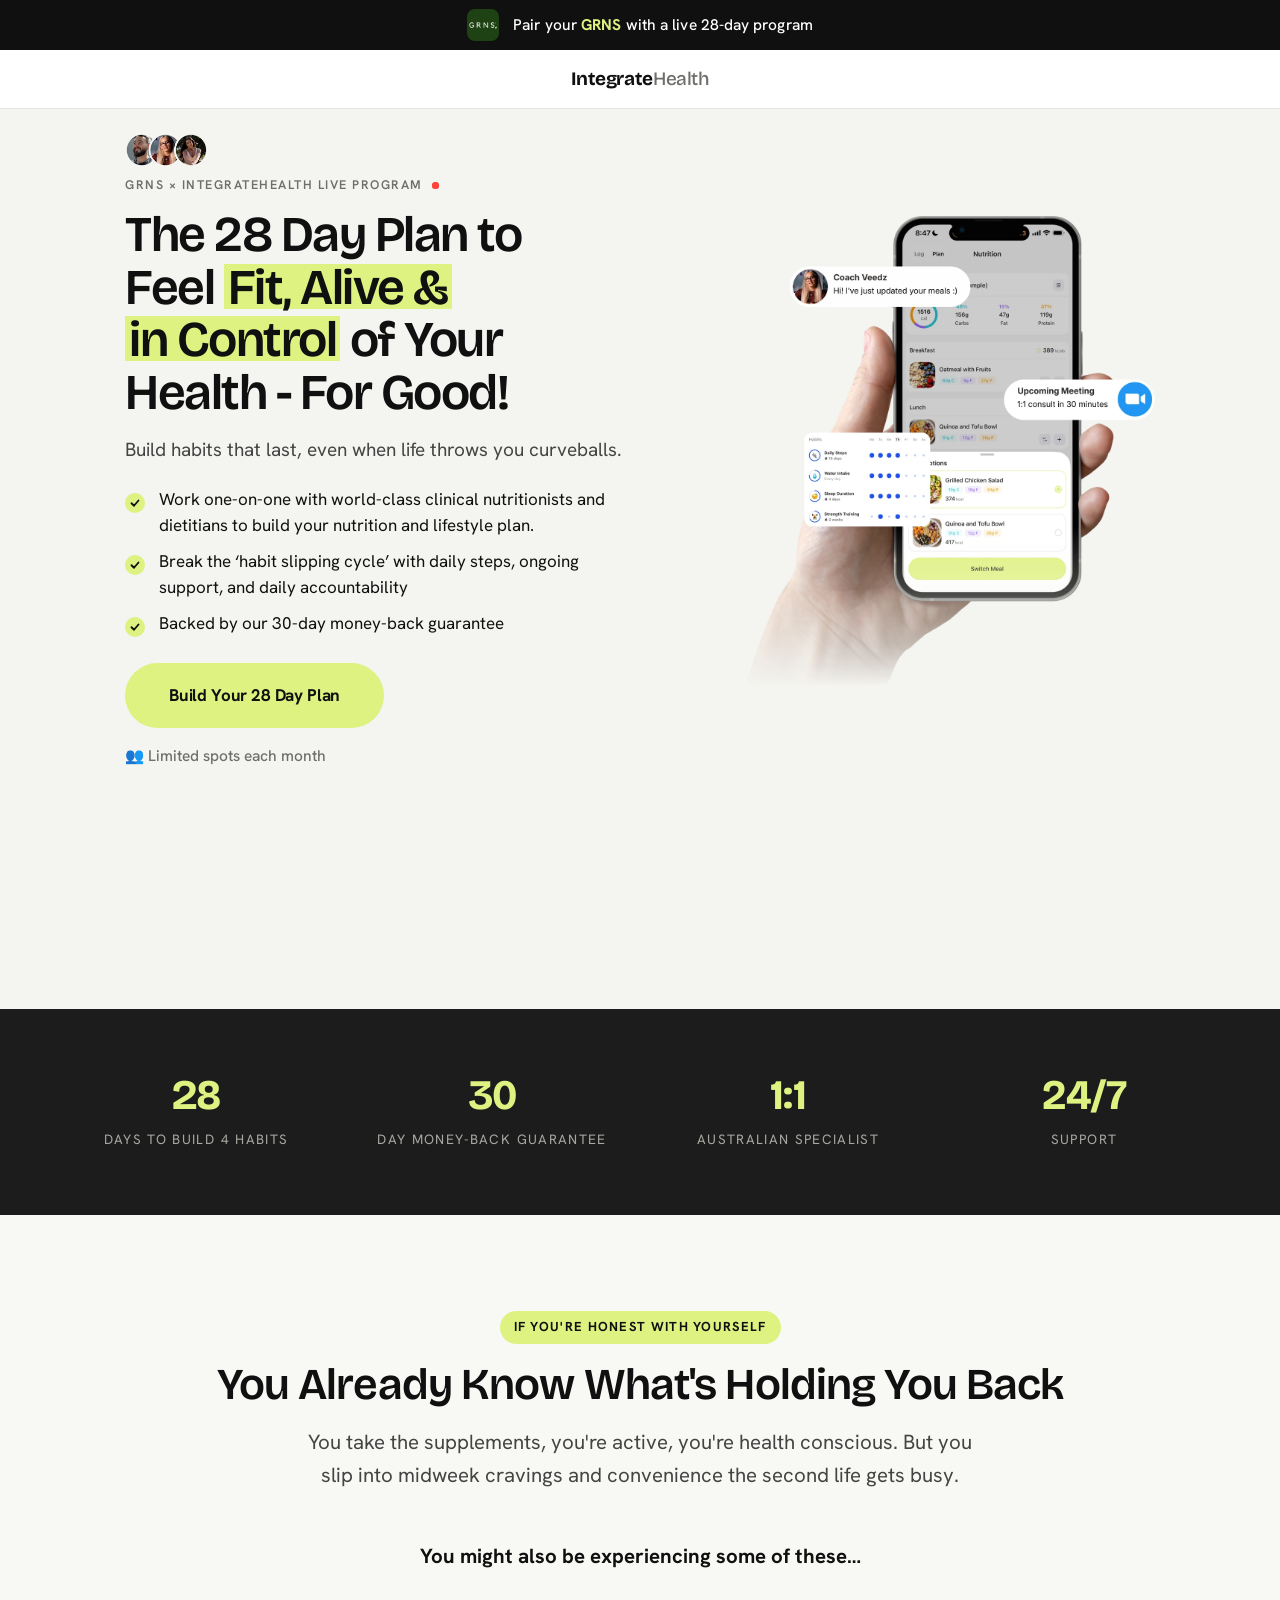
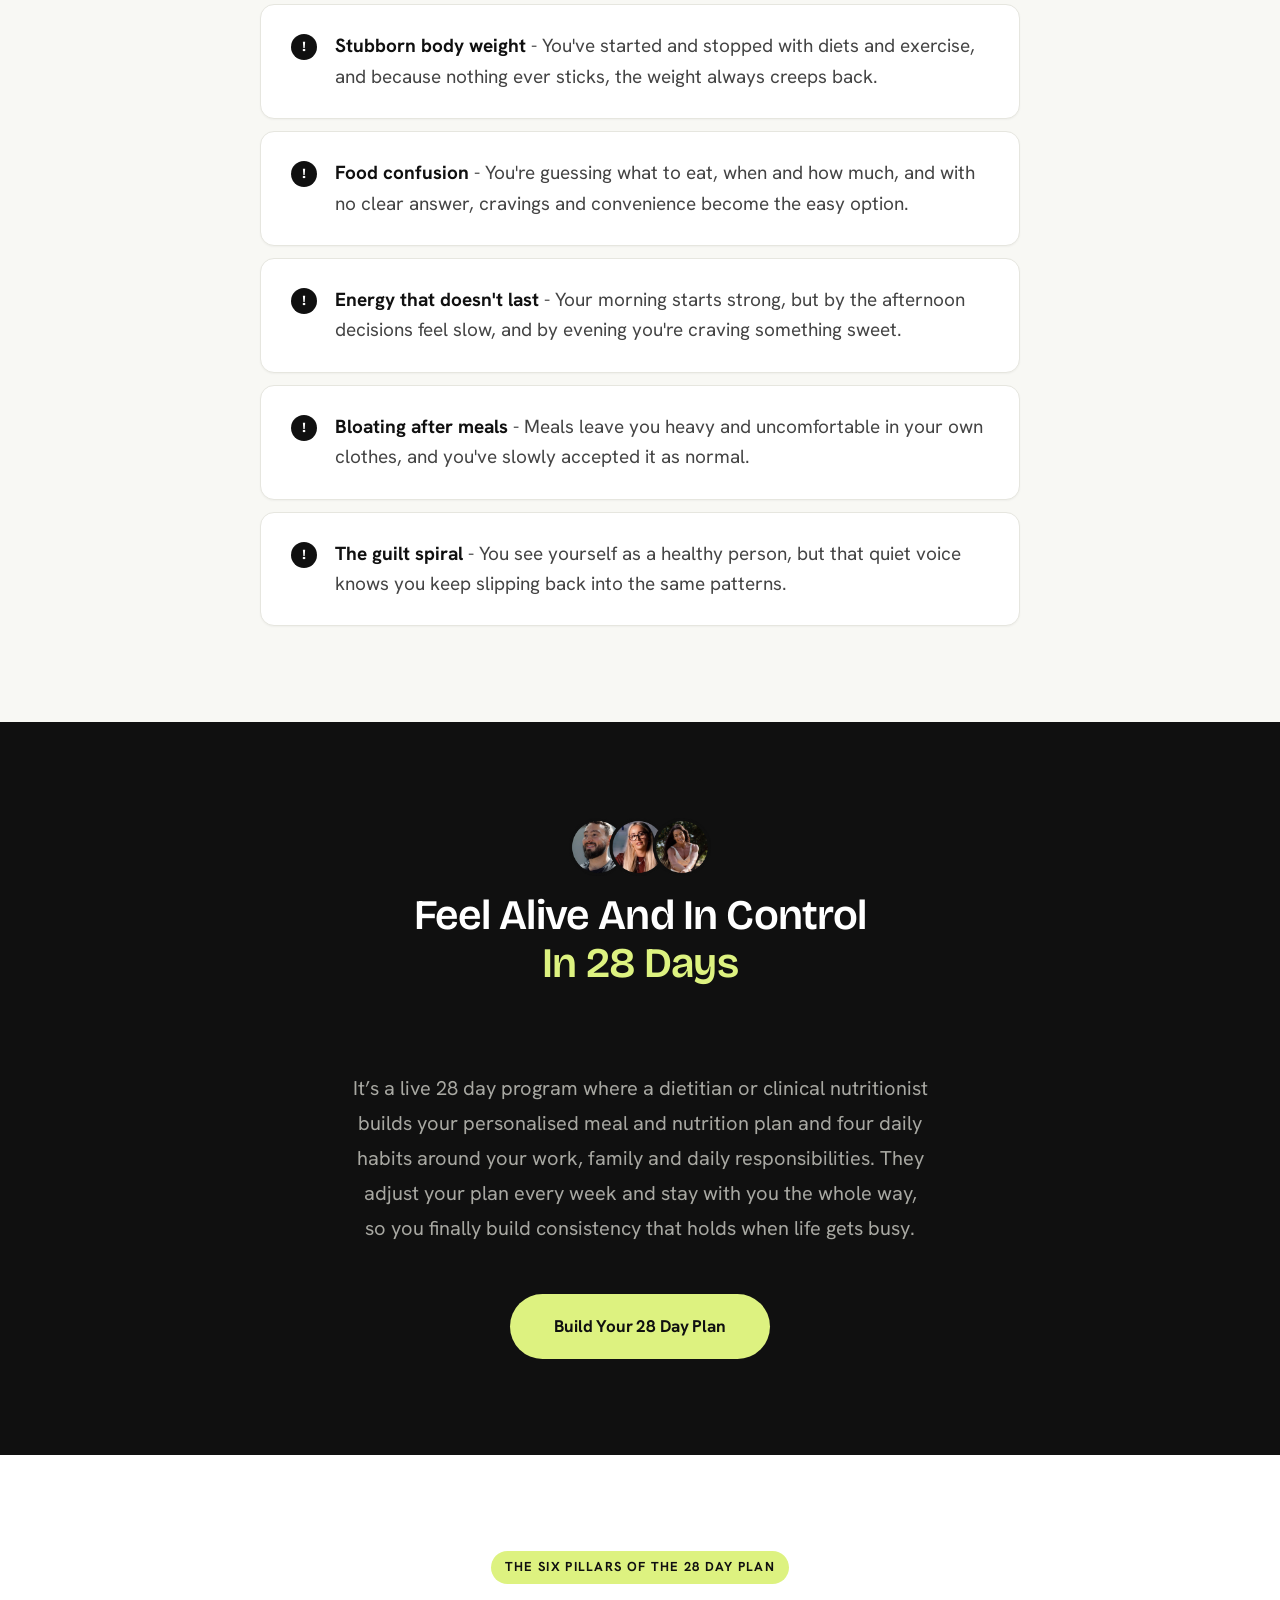
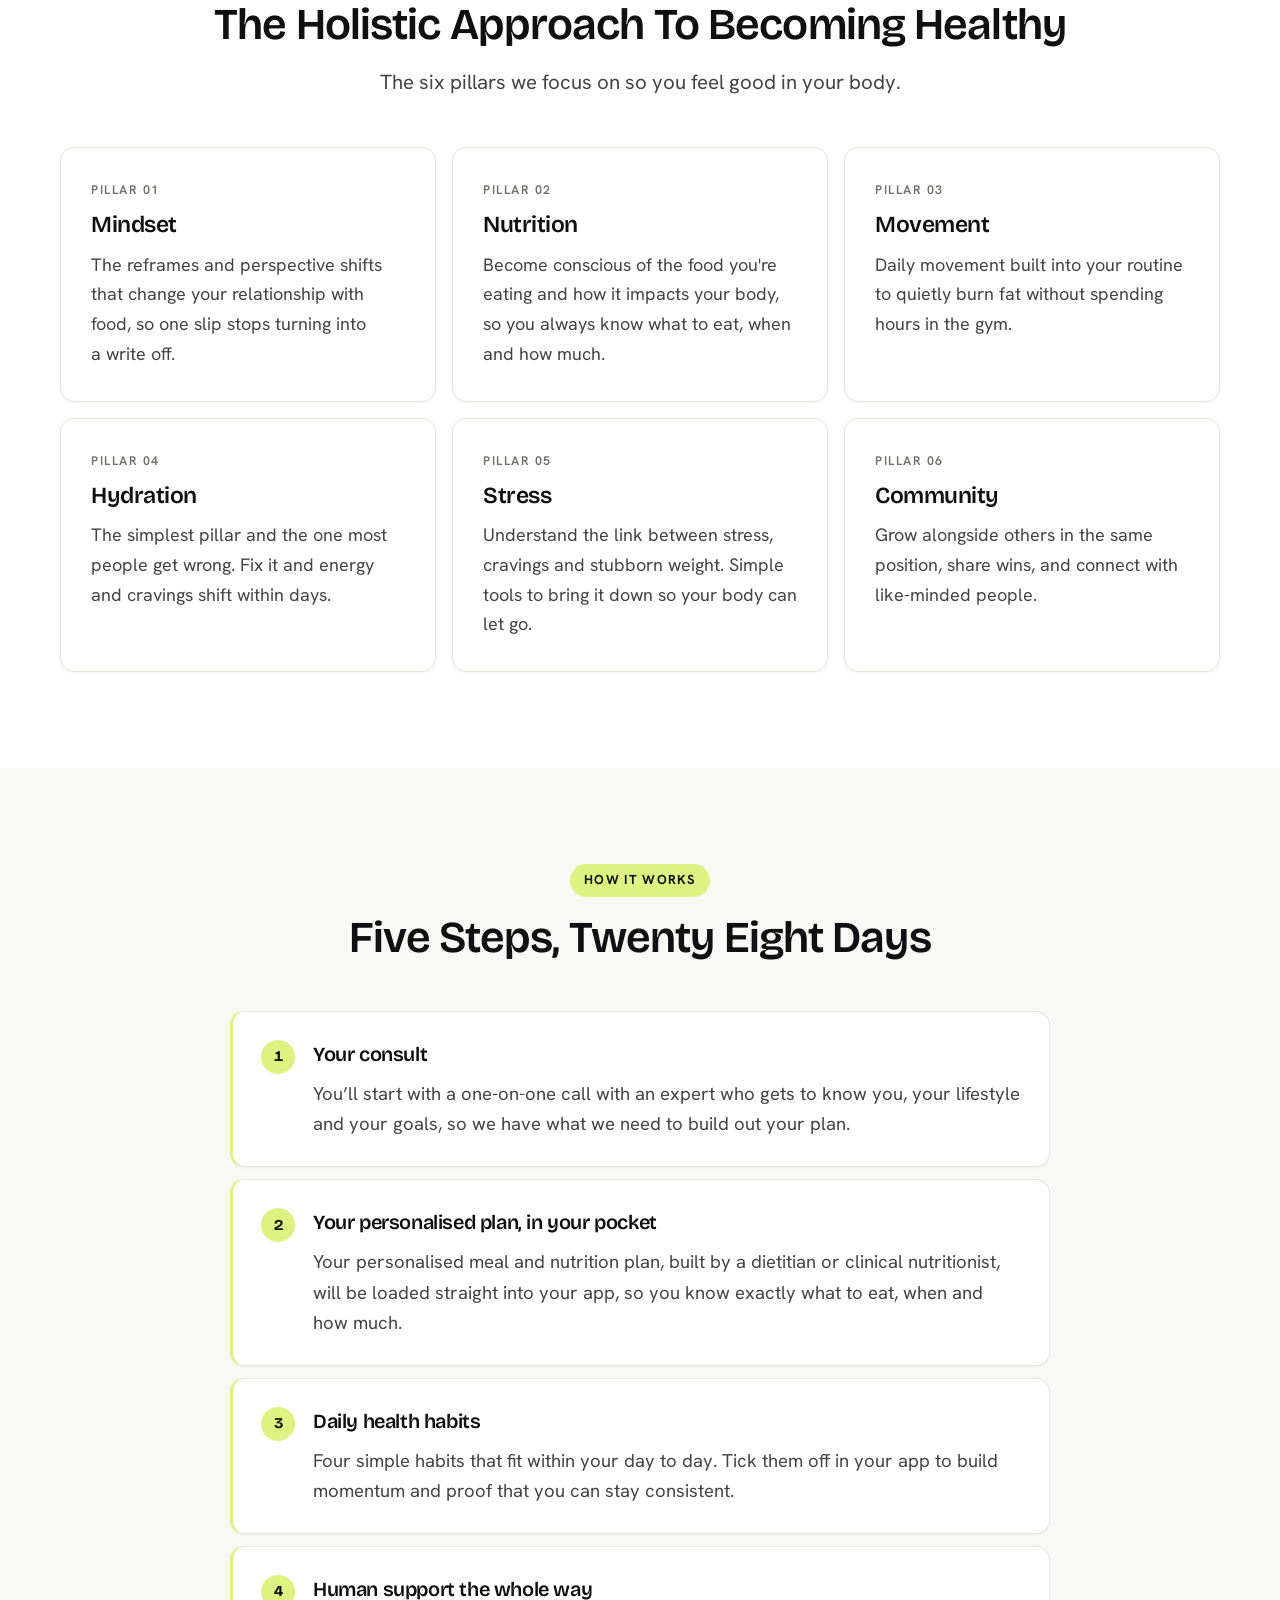
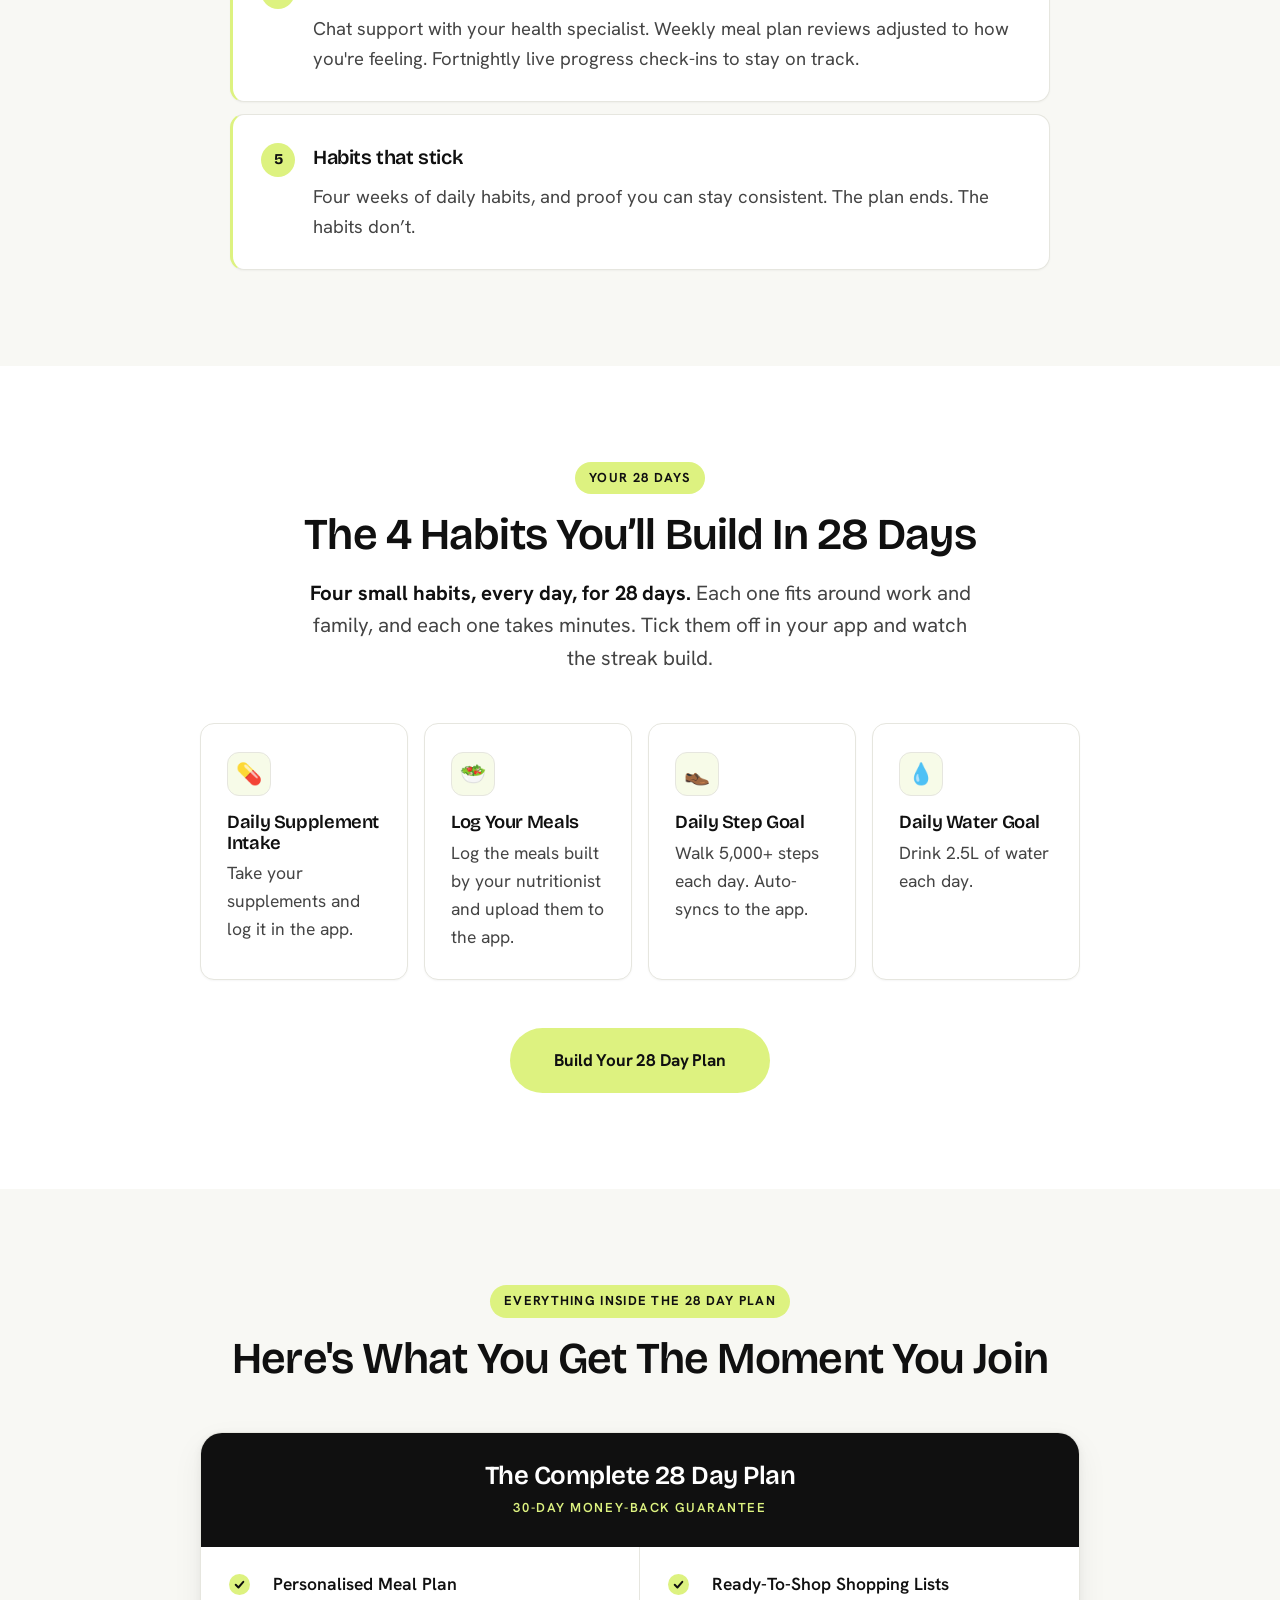
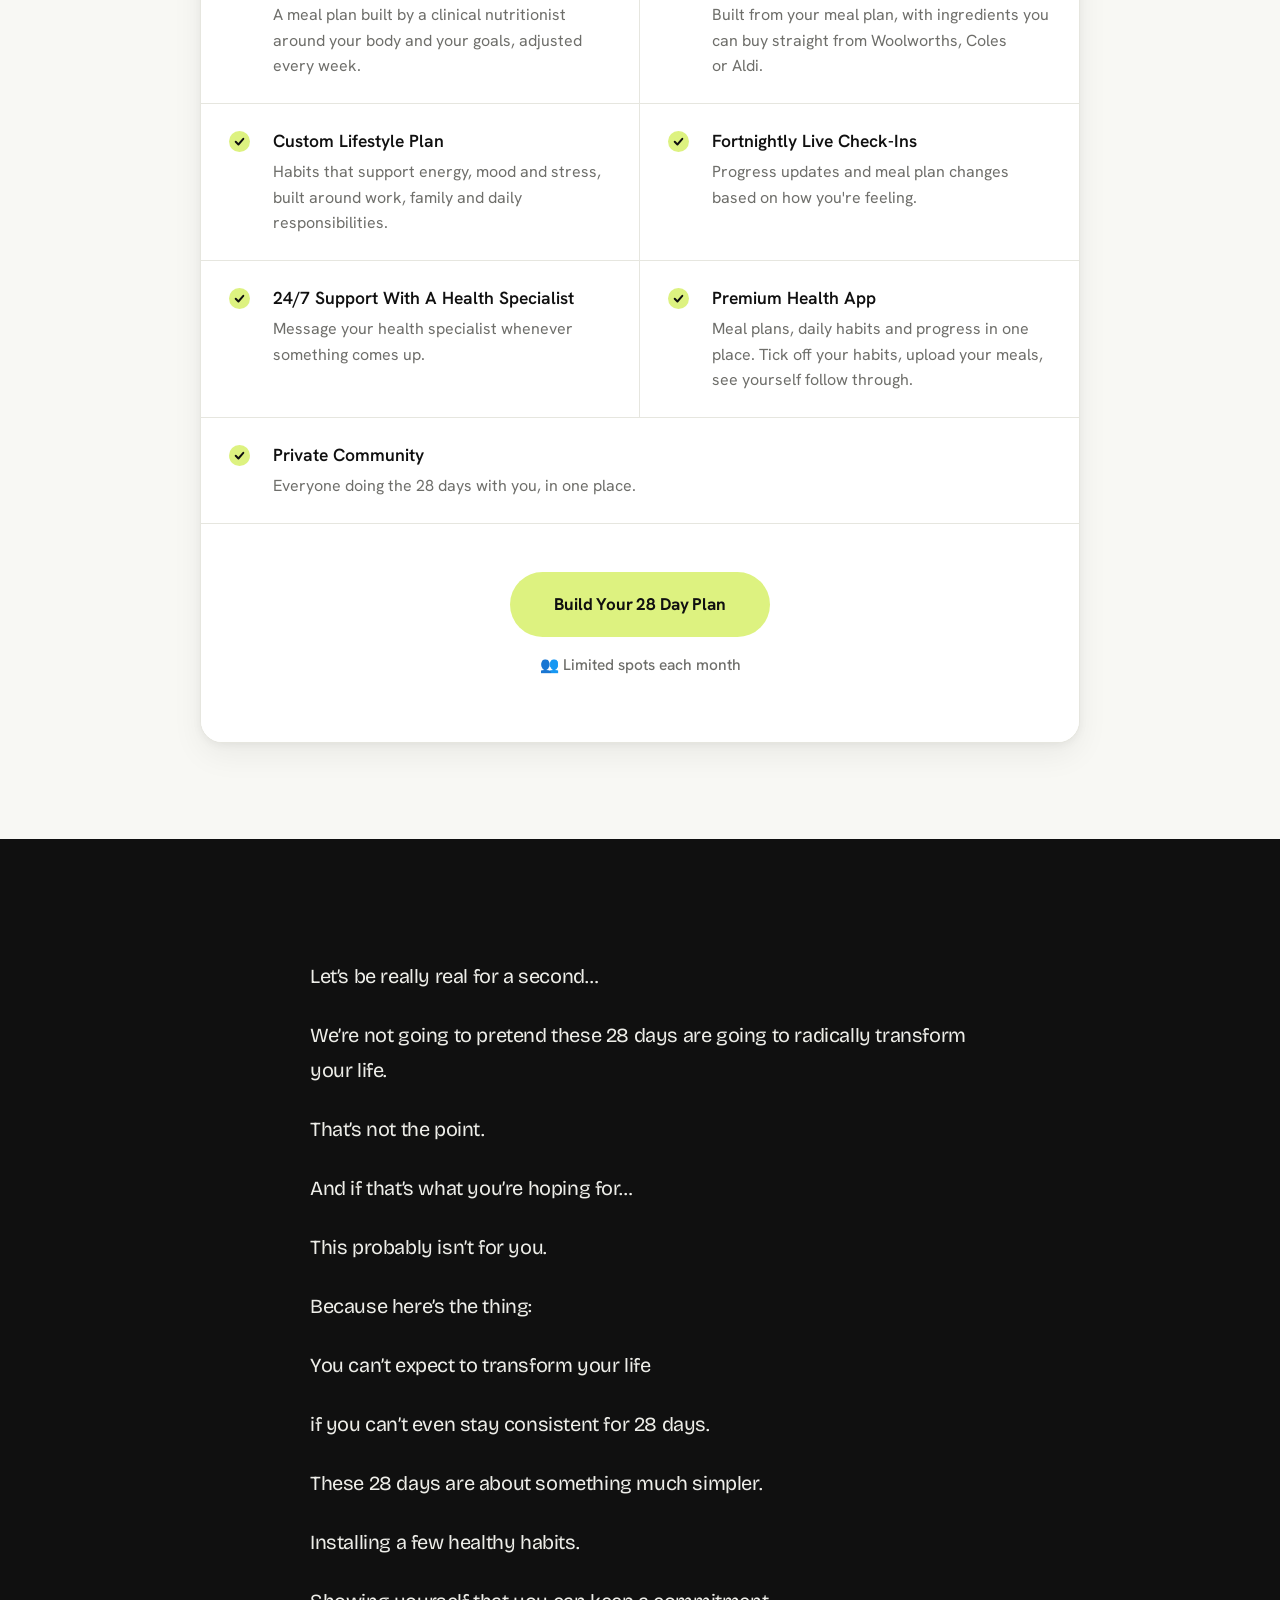
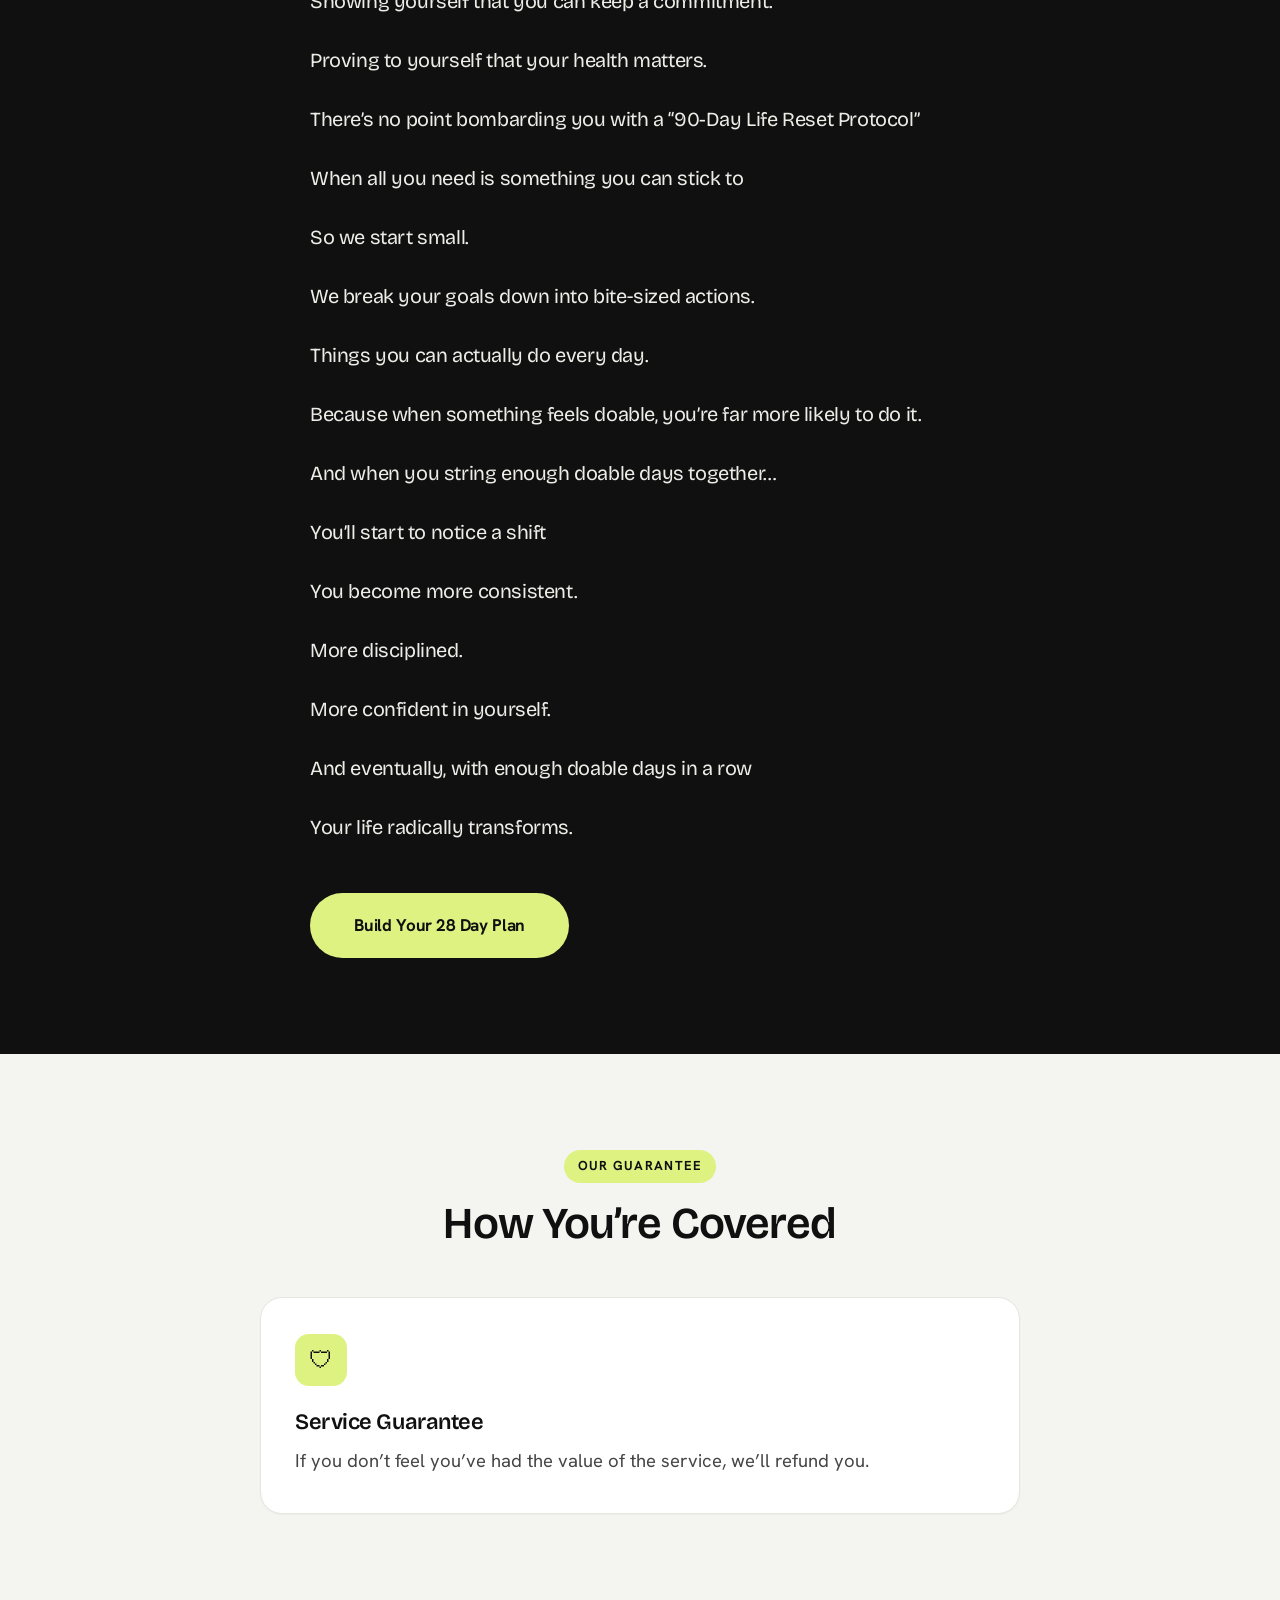
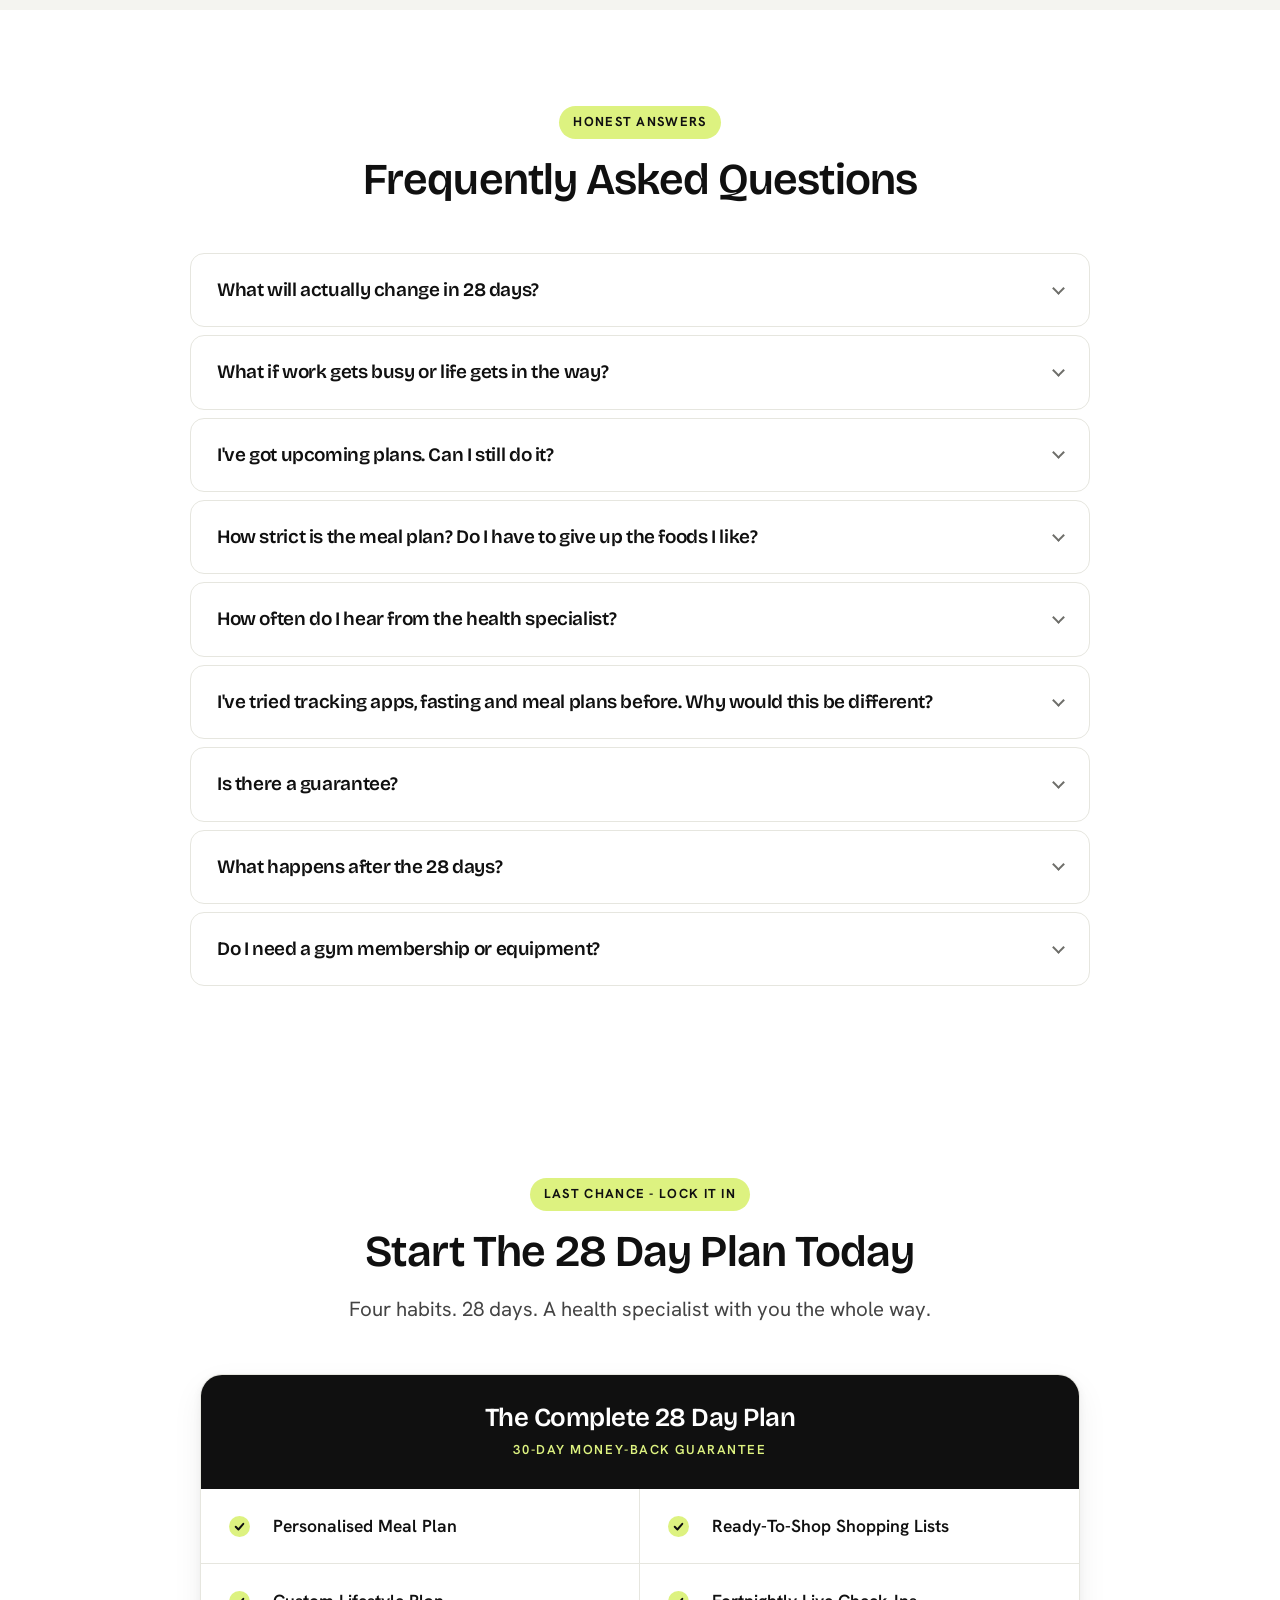
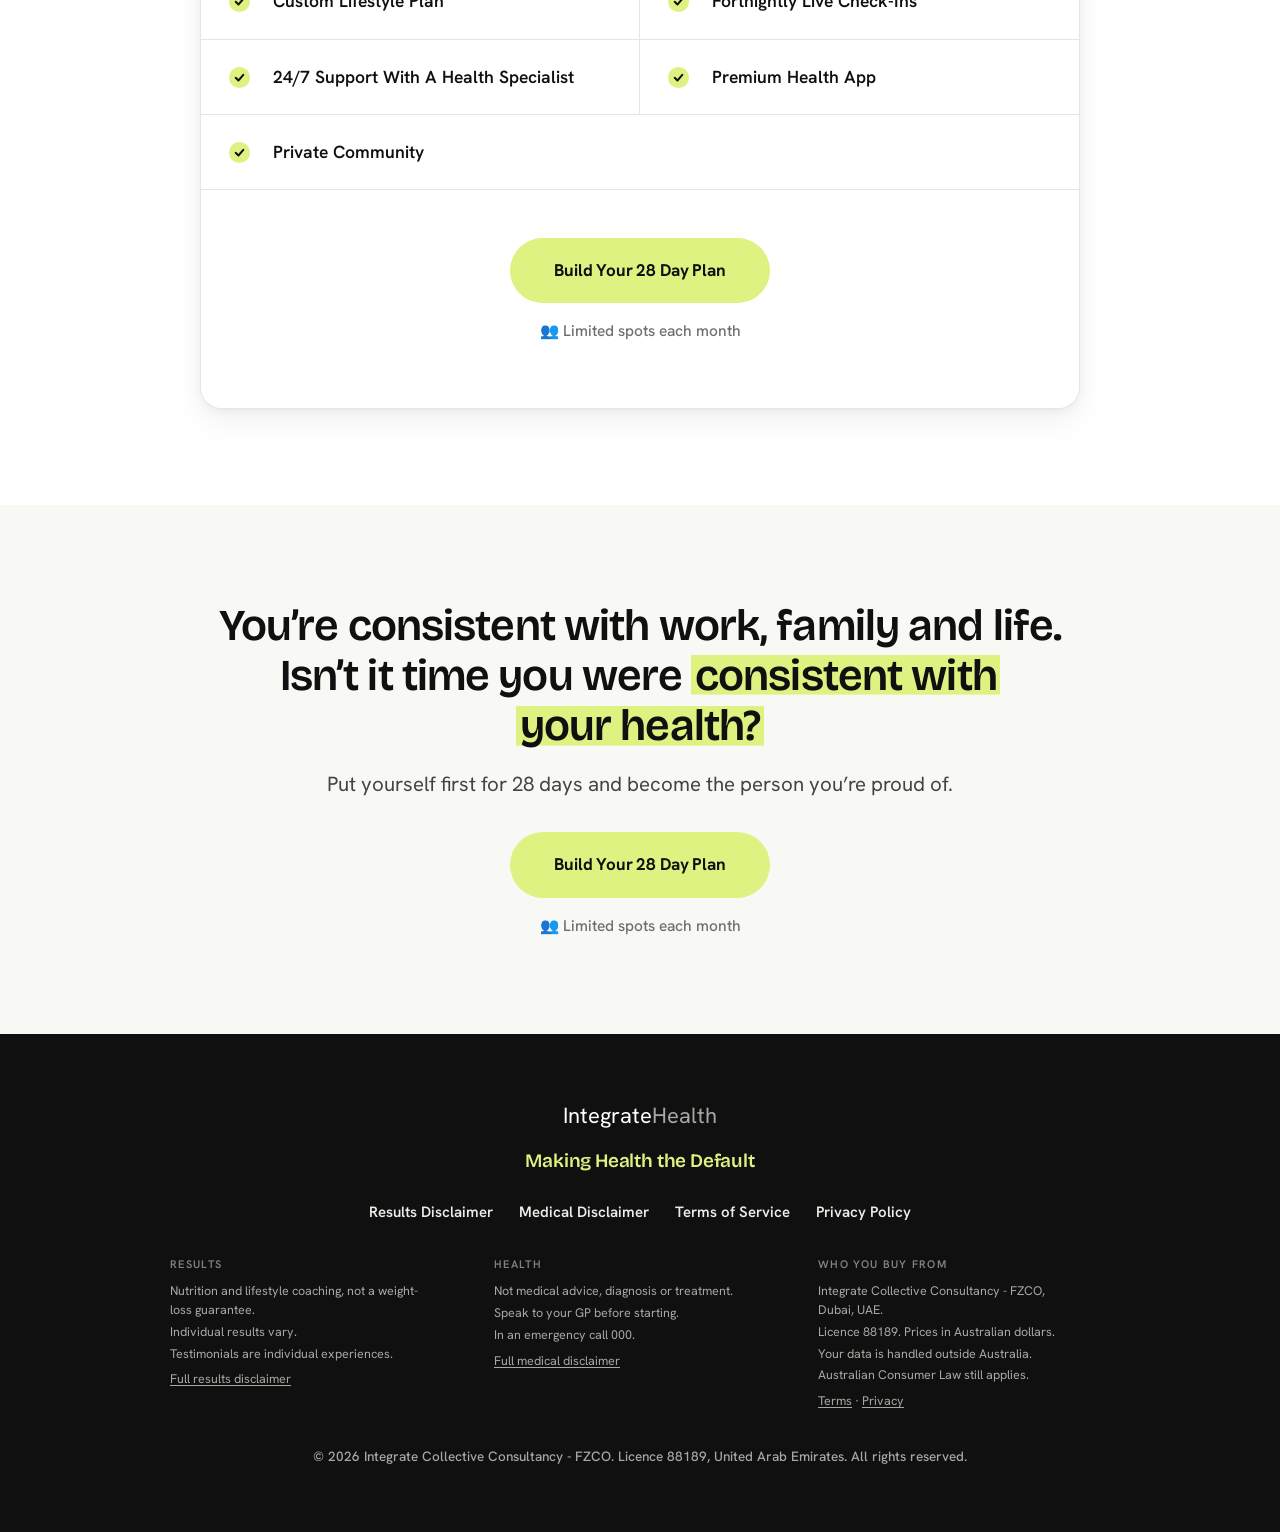
==== index.html @ c5db08b3 "GRNS 28-day plan landing page Co-Authored-By: Claude Opus 5.5 <noreply@anthropic.com>" ====
<!doctype html>
<html lang="en">
<head>
<meta charset="utf-8">
<meta name="viewport" content="width=device-width, initial-scale=1">
<title>The 28 Day Plan</title>
<link rel="preconnect" href="https://fonts.googleapis.com">
<link rel="preconnect" href="https://fonts.gstatic.com" crossorigin>
<link href="https://fonts.googleapis.com/css2?family=Bricolage+Grotesque:opsz,wght@12..96,400;12..96,500;12..96,600;12..96,700;12..96,800&family=Hanken+Grotesk:wght@400;500;600;700&display=swap" rel="stylesheet">
<style>
/* ============================================================
   BRAND TOKENS — Integrate Health system, softened for reuse

   To rebrand this page for any company, change --accent
   and --accent-2 only. Nothing else is colour-dependent.
   ============================================================ */
:root{
  /* Surfaces — warm cream-grey through true black */
  --paper:#FFFFFF;
  --cloud:#F8F8F4;
  --bone:#F4F4F0;
  --bone-2:#EAEAE3;
  --graphite:#1C1C1C;
  --ink:#101010;

  /* Ink scale */
  --ink-soft:#444444;
  --ink-faint:#6E6E6A;
  --on-dark:#EDEDE8;
  --on-dark-soft:#A8A8A2;

  /* Hairlines */
  --mist:#E6E6DF;
  --mist-dark:rgba(255,255,255,.12);

  /* ---- THE ONE ACCENT ---- */
  --accent:#DDF280;        /* Integrate lime */
  --accent-2:#CDE85C;      /* hover */
  --accent-ink:#101010;    /* text that sits on the accent */
  --accent-wash:#F7FBE8;   /* 8% tint for soft fills */
  --alert:#FF453A;         /* semantic alert only — not a brand colour */
  /* Alternates, drop-in:
     sage    #C9D8B6 / #B7C9A1 / #F4F7EF
     clay    #E8C9A8 / #DBB68D / #FBF4EC
     mist    #C4D6DB / #A9C4CB / #EFF5F6   */

  /* Type */
  --font-display:'Bricolage Grotesque',ui-sans-serif,system-ui,sans-serif;
  --font-sans:'Hanken Grotesk',ui-sans-serif,system-ui,sans-serif;

  /* Spacing scale */
  --s1:4px; --s2:8px; --s3:12px; --s4:16px; --s5:24px;
  --s6:32px; --s7:48px; --s8:64px; --s9:80px; --s10:96px;

  /* Measures */
  --w-wide:1160px; --w-mid:880px; --w-narrow:760px; --w-text:680px;

  --radius:14px;
  --radius-lg:22px;
  --pill:999px;
  --shadow-card:0 1px 2px rgba(16,16,16,.04);
  --shadow-lift:0 2px 8px rgba(16,16,16,.05),0 12px 32px rgba(16,16,16,.06);
  --gutter:24px;
}

*,*::before,*::after{box-sizing:border-box}
html{-webkit-text-size-adjust:100%;-webkit-font-smoothing:antialiased;text-rendering:optimizeLegibility}
body{margin:0;font-family:var(--font-sans);color:var(--ink);background:var(--bone);
  line-height:1.6;font-size:17px;overflow-x:hidden}
img{max-width:100%;display:block}
h1,h2,h3,h4{font-family:var(--font-display);margin:0;line-height:1.12;letter-spacing:-.02em;font-weight:600}
p{margin:0}
a{color:inherit}
::selection{background:var(--accent);color:var(--ink)}
:focus-visible{outline:2px solid var(--ink);outline-offset:3px;border-radius:4px}

/* ============================================================
   LAYOUT
   ============================================================ */
.section{padding:var(--s10) var(--gutter)}
.section--tight{padding:var(--s8) var(--gutter)}
.wrap{max-width:var(--w-wide);margin:0 auto}

.bg-paper,.bg-white{background:var(--paper)}
.bg-cloud,.bg-grey{background:var(--cloud)}
.bg-bone,.bg-tint{background:var(--bone)}
.bg-dark{background:var(--ink);color:var(--on-dark)}
.bg-black{background:var(--ink);color:var(--on-dark)}
.bg-blue{background:var(--graphite);color:var(--on-dark)}

/* Section header block */
.head{text-align:center;margin-bottom:var(--s7)}
.eyebrow{font-family:var(--font-sans);font-weight:600;font-size:12.5px;letter-spacing:.12em;
  text-transform:uppercase;color:var(--ink-faint);margin-bottom:var(--s3)}
.bg-dark .eyebrow{color:var(--accent)}
.head h2{font-size:42px;font-weight:600;line-height:1.14;max-width:900px;margin:0 auto}
.head .sub{max-width:var(--w-text);margin:var(--s4) auto 0;font-size:18px;color:var(--ink-soft)}
.bg-dark .head .sub{color:var(--on-dark-soft)}

/* Highlight device — accent band hugging the glyphs (their .mark) */
.hl{color:var(--ink);background-image:linear-gradient(var(--accent),var(--accent));
  background-repeat:no-repeat;background-position:0 .14em;background-size:100% .90em;
  padding-inline:.08em;box-decoration-break:clone;-webkit-box-decoration-break:clone}
.bg-dark .hl{color:var(--accent);background:none;padding:0}

/* ============================================================
   BUTTONS — pill, accent fill, ink text (matches integratehealth)
   ============================================================ */
.cta{display:inline-block;background:var(--accent);color:var(--accent-ink);text-decoration:none;
  font-family:var(--font-sans);font-weight:700;font-size:17px;letter-spacing:-.01em;
  padding:19px 44px;border-radius:var(--pill);
  transition:background .18s ease,transform .18s ease;text-align:center}
.cta:hover{background:var(--accent-2);transform:translateY(-1px)}
.cta--ink{background:var(--ink);color:var(--paper)}
.cta--ink:hover{background:var(--graphite)}
.trust{margin-top:var(--s4);font-size:14px;color:var(--ink-faint);font-weight:500}
.bg-dark .trust{color:var(--on-dark-soft)}
.cta-block{text-align:center}

/* ============================================================
   COMPONENTS
   ============================================================ */

/* 2. Logo bar */
.logobar{background:var(--paper);text-align:center;padding:var(--s5) var(--gutter);
  border-bottom:1px solid var(--mist)}

/* 3. HERO — split: copy left, visual right */
.hero{background:var(--bone);padding:var(--s9) var(--gutter) var(--s10)}
.hero-split{display:grid;grid-template-columns:1.15fr .85fr;gap:var(--s9);
  align-items:center;max-width:var(--w-wide);margin:0 auto}
.hero-copy{text-align:left;min-width:0}
.pill{display:inline-flex;align-items:center;gap:9px;background:var(--paper);
  border:1px solid var(--mist);color:var(--ink-soft);font-size:12.5px;font-weight:600;
  letter-spacing:.10em;text-transform:uppercase;padding:8px 16px;border-radius:var(--pill);
  margin-bottom:var(--s5)}
.pill::before{content:"";width:7px;height:7px;border-radius:50%;background:var(--accent)}
.hero h1{font-size:60px;font-weight:600;line-height:1.05;letter-spacing:-.03em;text-wrap:normal}
.hero .deck{margin-top:var(--s5);font-size:19px;font-weight:400;color:var(--ink-soft);max-width:30em}

.hero-bullets{margin:var(--s6) 0 0;padding:0;list-style:none}
.hero-bullets li{position:relative;padding-left:34px;margin-bottom:var(--s4);
  font-size:16.5px;line-height:1.55;color:var(--ink)}
.hero-bullets li:last-child{margin-bottom:0}
.hero-bullets li::before{content:"";position:absolute;left:0;top:6px;width:20px;height:20px;
  border-radius:50%;background:var(--accent);background-image:url("data:image/svg+xml,%3Csvg xmlns='http://www.w3.org/2000/svg' viewBox='0 0 24 24' fill='none' stroke='%23101010' stroke-width='3.6' stroke-linecap='round' stroke-linejoin='round'%3E%3Cpolyline points='5 12.5 10 17.5 19 7'/%3E%3C/svg%3E");background-size:62%;background-position:center;background-repeat:no-repeat}
.hero .cta{margin-top:var(--s7)}
.hero .trust{text-align:left}

/* Hero visual panel */
.hero-visual{position:relative;min-width:0}

/* 4. Stat bar */
.stats{background:var(--graphite);color:var(--on-dark);padding:var(--s8) var(--gutter)}
.stats .grid{display:grid;grid-template-columns:repeat(4,1fr);gap:var(--s5);
  max-width:var(--w-wide);margin:0 auto;text-align:center}
.stat .n{font-family:var(--font-display);font-weight:700;font-size:42px;
  color:var(--accent);line-height:1.05;letter-spacing:-.02em}
.stat .l{font-size:13px;letter-spacing:.10em;text-transform:uppercase;
  margin-top:var(--s3);color:var(--on-dark-soft)}

/* 5. Problem cards */
.stack{max-width:var(--w-narrow);margin:0 auto;display:flex;flex-direction:column;gap:var(--s3)}
.p-card{background:var(--paper);border:1px solid var(--mist);border-radius:var(--radius);
  box-shadow:var(--shadow-card);padding:24px 28px;display:flex;gap:18px;align-items:flex-start}
.p-card .ico{flex:0 0 26px;width:26px;height:26px;background:var(--ink);color:var(--paper);
  border-radius:50%;display:flex;align-items:center;justify-content:center;
  font-family:var(--font-display);font-weight:700;font-size:14px;line-height:1;margin-top:3px}
.p-card .tx{flex:1 1 0;min-width:0;font-size:16.5px;line-height:1.55;color:var(--ink-soft)}
.p-card .tx b{font-weight:700;color:var(--ink)}
.lede{max-width:var(--w-text);margin:0 auto var(--s7);text-align:center;
  font-size:17px;color:var(--ink-faint)}

/* 6. Inverted callout */
.callout{background:var(--ink);color:var(--on-dark);text-align:center;padding:var(--s10) var(--gutter)}
.callout h2{font-size:42px;font-weight:600;line-height:1.14;max-width:900px;margin:0 auto;
  color:var(--paper)}
.callout .hl{color:var(--accent);background:none;padding:0}
.callout .eyebrow{color:var(--accent)}
.callout p{max-width:var(--w-text);margin:var(--s5) auto 0;font-size:17.5px;
  color:var(--on-dark-soft);line-height:1.75}
.callout .cta{margin-top:var(--s7)}
.callout .trust{color:var(--on-dark-soft)}

/* 7. Pillar cards */
.pillars{display:grid;grid-template-columns:repeat(3,1fr);gap:var(--s4);
  max-width:var(--w-wide);margin:0 auto}
.pillar{background:var(--paper);border:1px solid var(--mist);border-radius:var(--radius);
  padding:32px 28px;box-shadow:var(--shadow-card)}
.pillar .num{font-family:var(--font-sans);font-weight:600;font-size:12px;letter-spacing:.12em;
  text-transform:uppercase;color:var(--ink-faint)}
.pillar h3{font-size:22px;font-weight:600;color:var(--ink);margin:var(--s3) 0 var(--s3);
  letter-spacing:-.02em}
.pillar p{font-size:15.5px;line-height:1.65;color:var(--ink-soft)}

/* 8. Numbered step cards */
.steps{max-width:820px;margin:0 auto;display:flex;flex-direction:column;gap:var(--s3)}
.step{background:var(--paper);border:1px solid var(--mist);border-radius:var(--radius);
  border-left:3px solid var(--accent);padding:24px 26px;display:flex;gap:18px;
  align-items:flex-start;box-shadow:var(--shadow-card)}
.step .n{flex:0 0 34px;width:34px;height:34px;background:var(--accent);color:var(--ink);
  border-radius:50%;display:flex;align-items:center;justify-content:center;
  font-family:var(--font-display);font-weight:700;font-size:15px;line-height:1;margin-top:2px}
.step .tx{flex:1 1 0;min-width:0;font-size:16px;line-height:1.65;color:var(--ink-soft)}
.step .tx b{display:block;color:var(--ink);font-family:var(--font-display);
  font-weight:600;font-size:19px;margin-bottom:var(--s2);letter-spacing:-.02em}

/* 9. Deposit / habit groups */
.groups{max-width:var(--w-mid);margin:var(--s7) auto 0;display:grid;
  grid-template-columns:repeat(2,1fr);gap:var(--s4)}
.group{background:var(--paper);border:1px solid var(--mist);border-radius:var(--radius);
  padding:30px;box-shadow:var(--shadow-card)}
.group.wide{grid-column:1 / -1}
.group h4{font-family:var(--font-sans);font-weight:600;font-size:12.5px;color:var(--ink-faint);
  text-transform:uppercase;letter-spacing:.12em;margin-bottom:var(--s4)}
.group ul{margin:0;padding:0;list-style:none}
.group li{position:relative;padding-left:30px;margin-bottom:var(--s3);
  font-size:15.5px;line-height:1.6;color:var(--ink-soft)}
.group li:last-child{margin-bottom:0}
.group li::before{content:"";position:absolute;left:0;top:6px;width:16px;height:16px;
  border-radius:50%;background:var(--accent)}
.group li::after{content:"";position:absolute;left:5px;top:10px;width:4px;height:8px;
  border-right:2px solid var(--ink);border-bottom:2px solid var(--ink);transform:rotate(42deg)}
.group li b{font-weight:700;color:var(--ink)}
.group.grace{background:var(--accent-wash);border-color:var(--mist)}
.group.grace p{font-size:15.5px;line-height:1.65;color:var(--ink-soft)}

/* 10. Offer stack */
.offer{max-width:var(--w-mid);margin:0 auto;background:var(--paper);
  border-radius:var(--radius-lg);overflow:hidden;box-shadow:var(--shadow-lift);
  border:1px solid var(--mist)}
.offer-head{background:var(--ink);color:var(--paper);padding:28px;text-align:center}
.offer-head h3{font-size:25px;font-weight:600;margin-bottom:var(--s2);letter-spacing:-.02em}
.offer-head p{font-size:12.5px;color:var(--accent);letter-spacing:.12em;
  text-transform:uppercase;font-weight:600}
.offer-rows{padding:var(--s2) 0}
.row{display:grid;grid-template-columns:26px 1fr auto;gap:18px;padding:16px 28px;
  border-bottom:1px solid var(--mist);align-items:flex-start}
.row:last-child{border-bottom:none}
.row .ck{width:21px;height:21px;background:var(--accent);border-radius:50%;
  margin-top:3px;font-size:0;background-image:url("data:image/svg+xml,%3Csvg xmlns='http://www.w3.org/2000/svg' viewBox='0 0 24 24' fill='none' stroke='%23101010' stroke-width='3.6' stroke-linecap='round' stroke-linejoin='round'%3E%3Cpolyline points='5 12.5 10 17.5 19 7'/%3E%3C/svg%3E");background-size:62%;background-position:center;background-repeat:no-repeat}
.row .nm{font-size:15.5px;line-height:1.5;font-weight:600;color:var(--ink)}
.row .nm span{display:block;font-size:14px;color:var(--ink-faint);font-weight:400;
  margin-top:5px;line-height:1.55}
.row .val{font-family:var(--font-display);font-weight:600;font-size:15.5px;
  color:var(--ink-faint);white-space:nowrap;margin-top:2px}
.row .val.free{color:var(--ink);font-style:italic}
.offer-total{background:var(--bone-2);color:var(--ink);padding:22px 28px;display:flex;
  justify-content:space-between;align-items:center;font-family:var(--font-display);
  font-weight:600;font-size:18px;border-top:1px solid var(--mist)}
.offer-total .v{font-size:23px}
.offer-price{text-align:center;padding:var(--s8) 28px;background:var(--paper);
  border-top:1px solid var(--mist)}
.offer-price .pre{font-size:15px;color:var(--ink-faint)}
.offer-price .save{display:inline-block;background:var(--accent);color:var(--ink);
  font-weight:700;font-size:14.5px;padding:9px 20px;border-radius:var(--pill);
  margin:var(--s2) 0 var(--s5)}
.offer-condensed .row .nm span{display:none}

/* 11. Guarantee */
.guarantee{max-width:var(--w-narrow);margin:0 auto;background:var(--paper);
  border-radius:var(--radius-lg);padding:48px 44px;box-shadow:var(--shadow-lift);
  border:1px solid var(--mist);display:grid;grid-template-columns:auto 1fr;
  gap:40px;align-items:center}
.guarantee .badge{width:132px;height:132px;border-radius:50%;background:var(--accent);
  display:flex;align-items:center;justify-content:center;text-align:center;
  font-family:var(--font-display);font-weight:700;font-size:14px;color:var(--ink);
  padding:var(--s4);line-height:1.25;letter-spacing:-.01em}
.g-item{margin-bottom:var(--s5)}
.g-item:last-child{margin-bottom:0}
.g-item h3{font-size:20px;font-weight:600;color:var(--ink);margin-bottom:var(--s2);
  letter-spacing:-.02em}
.g-item p{font-size:16px;color:var(--ink-soft);line-height:1.65}

/* 12. FAQ */
.faq{max-width:900px;margin:0 auto;display:flex;flex-direction:column;gap:var(--s2)}
.faq details{background:var(--paper);border:1px solid var(--mist);border-radius:var(--radius);
  overflow:hidden;transition:border-color .18s ease}
.faq details[open]{border-color:var(--ink-faint)}
.faq summary{list-style:none;cursor:pointer;padding:20px 26px;display:flex;
  justify-content:space-between;align-items:center;gap:var(--s4);
  font-family:var(--font-display);font-weight:600;font-size:17.5px;color:var(--ink);
  letter-spacing:-.02em}
.faq summary::-webkit-details-marker{display:none}
.faq summary::after{content:"";flex:0 0 9px;width:9px;height:9px;
  border-right:2px solid var(--ink-faint);border-bottom:2px solid var(--ink-faint);
  transform:rotate(45deg);transition:transform .2s ease;margin-top:-4px}
.faq details[open] summary::after{transform:rotate(-135deg);margin-top:3px}
.faq .ans{padding:0 26px 24px;font-size:16px;line-height:1.7;color:var(--ink-soft)}

/* 13. P.S. */
.ps{max-width:var(--w-narrow);margin:var(--s8) auto 0;background:var(--paper);
  border:1px solid var(--mist);border-left:3px solid var(--accent);
  border-radius:var(--radius);padding:30px 34px;box-shadow:var(--shadow-card);
  font-size:16px;line-height:1.7;color:var(--ink-soft)}
.ps b{color:var(--ink);font-weight:700}

/* 14. Footer */
.foot{background:var(--ink);color:var(--on-dark);text-align:center;padding:var(--s8) var(--gutter)}
.foot .tag{font-size:15px;color:var(--on-dark-soft);margin-top:var(--s3)}
.foot .meta{font-size:14px;margin-top:var(--s5);font-weight:500;color:var(--on-dark-soft)}
.foot .links{font-size:14px;margin-top:var(--s3);font-weight:500}

/* ============================================================
   RESPONSIVE
   ============================================================ */
@media (max-width:1080px){
  .hero-split{gap:var(--s8)}
  .hero h1{font-size:46px}
  .head h2,.callout h2{font-size:34px}
  }
@media (max-width:900px){
  :root{--gutter:20px}
  .hero-split{grid-template-columns:1fr;gap:var(--s8)}
  .hero-visual{max-width:520px;margin:0 auto;width:100%}
      .pillars{grid-template-columns:repeat(2,1fr)}
  .stats .grid{grid-template-columns:repeat(2,1fr);gap:var(--s7)}
  .groups{grid-template-columns:1fr}
  .guarantee{grid-template-columns:1fr;text-align:center;padding:40px 30px;gap:var(--s5)}
  .guarantee .badge{margin:0 auto}
}
@media (max-width:640px){
  body{font-size:16px}
  .section{padding:var(--s8) var(--gutter)}
  .hero{padding:var(--s7) var(--gutter) var(--s9)}
  .callout{padding:var(--s8) var(--gutter)}
  .hero h1{font-size:34px;letter-spacing:-.025em}
  .head h2,.callout h2{font-size:29px}
  .head{margin-bottom:var(--s6)}
  .head .sub,.hero .deck,.lede{font-size:16px}
  .pillars{grid-template-columns:1fr}
  .stat .n{font-size:34px}
  .p-card{padding:20px 22px;gap:14px}
  .step{padding:20px 22px;gap:14px}
  .row{padding:15px 20px;gap:14px}
  .offer-head,.offer-retail,.offer-price{padding-left:20px;padding-right:20px}
  .cta{width:100%;font-size:16px;padding:18px 24px}
  .faq summary{font-size:16px;padding:18px 20px}
  .faq .ans{padding:0 20px 20px;font-size:15.5px}
  .ps{padding:26px 24px}
}
@media (prefers-reduced-motion:reduce){
  *,*::before,*::after{transition-duration:.001ms !important;animation-duration:.001ms !important}
  html{scroll-behavior:auto}
}

html{scroll-behavior:smooth}
#offer{scroll-margin-top:24px}

/* ============================================================
   ADDITIONS
   ============================================================ */

/* Orphan / widow control */
h1,h2,h3,h4,.deck,.pill{text-wrap:balance}
p,li{text-wrap:pretty}



/* --- Slimmer logo bar --- */
.logobar{padding:var(--s4) var(--gutter)}
.logobar .mark{font-family:var(--font-display);font-weight:700;font-size:19px;
  letter-spacing:-.02em;color:var(--ink)}
.logobar .mark span{color:var(--ink-faint);font-weight:500}

/* --- Credibility strip (above the fold) --- */
.cred{border-top:1px solid var(--mist);margin-top:var(--s6);padding-top:var(--s5);
  display:grid;grid-template-columns:repeat(4,1fr);gap:var(--s4)}
.cred .item{display:flex;align-items:flex-start;gap:9px;font-size:13.5px;
  line-height:1.35;font-weight:600;color:var(--ink)}
.cred .gl{flex:0 0 auto;font-size:16px;line-height:1.15}
.cred .sub{display:block;font-weight:400;font-size:12.5px;color:var(--ink-faint);margin-top:2px}

/* --- Bolder hero deck --- */


/* --- Habit cards --- */
.habits{display:grid;grid-template-columns:repeat(4,1fr);gap:var(--s4);
  max-width:var(--w-mid);margin:0 auto}
.habit{background:var(--paper);border:1px solid var(--mist);border-radius:var(--radius);
  padding:26px 24px;box-shadow:var(--shadow-card)}
.habit .gl{width:44px;height:44px;border-radius:12px;background:var(--accent-wash);
  border:1px solid var(--mist);display:flex;align-items:center;justify-content:center;
  font-size:21px;margin-bottom:var(--s4)}
.habit h4{font-family:var(--font-display);font-weight:600;font-size:17.5px;color:var(--ink);
  margin-bottom:6px;letter-spacing:-.02em;text-transform:none}
.habit p{font-size:15px;line-height:1.6;color:var(--ink-soft)}

/* --- Commitment + grace boxes --- */
.commit-box{max-width:var(--w-mid);margin:var(--s4) auto 0;background:var(--paper);
  border:1px solid var(--mist);border-radius:var(--radius);padding:28px 30px;
  box-shadow:var(--shadow-card)}
.commit-box h4{font-family:var(--font-sans);font-weight:600;font-size:12.5px;
  color:var(--ink-faint);text-transform:uppercase;letter-spacing:.12em;margin-bottom:var(--s4)}
.commit-box ul{margin:0;padding:0;list-style:none;display:grid;
  grid-template-columns:repeat(2,1fr);gap:var(--s3) var(--s5)}
.commit-box li{position:relative;padding-left:28px;font-size:15.5px;line-height:1.55;
  color:var(--ink-soft)}
.commit-box li::before{content:"";position:absolute;left:0;top:5px;width:16px;height:16px;
  border-radius:50%;background:var(--accent)}
.commit-box li::after{content:"";position:absolute;left:5px;top:9px;width:4px;height:8px;
  border-right:2px solid var(--ink);border-bottom:2px solid var(--ink);transform:rotate(42deg)}

.grace{max-width:var(--w-mid);margin:var(--s6) auto 0;background:var(--accent-wash);
  border:1px solid var(--mist);border-radius:var(--radius);padding:28px 32px;
  display:flex;align-items:center;gap:22px}
.grace .gl{flex:0 0 52px;width:52px;height:52px;border-radius:14px;
  background:var(--paper);border:1px solid var(--mist);
  display:flex;align-items:center;justify-content:center;font-size:24px}
.grace h4{font-family:var(--font-display);font-weight:600;font-size:20px;
  color:var(--ink);margin-bottom:5px;letter-spacing:-.02em}
.grace p{font-size:15.5px;line-height:1.6;color:var(--ink-soft)}

/* --- Sales letter --- */
.letter{max-width:660px;margin:0 auto;text-align:left}
.letter p{font-family:var(--font-display);font-size:24px;font-weight:400;line-height:1.45;
  letter-spacing:-.02em;color:var(--on-dark);margin-bottom:var(--s5)}
.letter p:last-of-type{margin-bottom:0}
.letter + .cta{margin-top:var(--s8)}

/* --- Guarantee cards --- */
.g-cards{display:grid;grid-template-columns:repeat(2,1fr);gap:var(--s4);
  max-width:var(--w-mid);margin:0 auto}
.g-card{background:var(--paper);border:1px solid var(--mist);border-radius:var(--radius-lg);
  padding:36px 34px;box-shadow:var(--shadow-card)}
.g-card .gl{width:52px;height:52px;border-radius:14px;background:var(--accent);
  display:flex;align-items:center;justify-content:center;font-size:24px;margin-bottom:var(--s5)}
.g-card h3{font-size:21px;font-weight:600;color:var(--ink);margin-bottom:var(--s3);
  letter-spacing:-.02em}
.g-card p{font-size:16px;line-height:1.65;color:var(--ink-soft)}

/* --- Offer price: earn-back band must NOT read as a second button --- */
.offer-price .save{display:block;background:none;border:1px dashed var(--ink-faint);
  color:var(--ink-soft);font-weight:600;font-size:15px;padding:13px 20px;
  border-radius:var(--radius);margin:var(--s5) auto var(--s6);max-width:420px;
  letter-spacing:0}
.offer-price .save b{color:var(--ink);font-weight:700}

@media (max-width:900px){
  .cred{grid-template-columns:repeat(2,1fr);gap:var(--s4) var(--s5)}
  .habits,.g-cards{grid-template-columns:1fr}
  .commit-box ul{grid-template-columns:1fr}
}
@media (max-width:640px){
  .hero .deck{font-size:17.5px}
  .letter p{font-size:19px;margin-bottom:var(--s4)}
  .grace{flex-direction:column;text-align:center;gap:var(--s4);padding:26px 24px}
  .grace .gl{margin:0 auto}
  .cred{grid-template-columns:1fr;gap:var(--s3)}
}



@media (max-width:900px){
  .habits{grid-template-columns:repeat(2,1fr)}
}
@media (max-width:640px){
  .habits{grid-template-columns:1fr}
}

/* --- Group headings inside the deposit section --- */
.grouphead{text-align:center;font-family:var(--font-display);font-weight:500;
  font-size:19px;letter-spacing:-.015em;color:var(--ink-soft);
  max-width:var(--w-mid);margin:0 auto var(--s4)}

@media (max-width:640px){
  .grouphead{font-size:17.5px}
}

/* ============================================================
   READABILITY PASS — larger body copy, brighter eyebrows
   ============================================================ */

/* Eyebrow: lime band on light grounds (accent is unreadable as text there),
   plain accent text on dark grounds where it already pops. */
.eyebrow{display:inline-block;background:var(--accent);color:var(--ink);
  font-size:13px;font-weight:700;letter-spacing:.10em;padding:6px 14px;
  border-radius:var(--pill);margin-bottom:var(--s4)}
.bg-dark .eyebrow,.callout .eyebrow{background:none;color:var(--accent);padding:0}

/* Section intros */
.head h2{font-size:44px}
.head .sub{font-size:19.5px;line-height:1.6}
.lede{font-size:18.5px}

/* Hero */
.hero .deck{font-size:20px}
.hero-bullets li{font-size:17.5px;line-height:1.6}
.trust{font-size:15px}

/* Problem cards */
.p-card{padding:26px 30px}
.p-card .tx{font-size:18px;line-height:1.6}

/* Pillars */
.pillar{padding:32px 30px}
.pillar h3{font-size:23px}
.pillar p{font-size:17px;line-height:1.65}
.pillar .num{font-size:12.5px}

/* Steps */
.step{padding:26px 28px}
.step .tx{font-size:17.5px;line-height:1.65}
.step .tx b{font-size:20px}

/* Habits, one-offs, grace */
.habit{padding:28px 26px}
.habit h4{font-size:18.5px}
.habit p{font-size:16.5px;line-height:1.6}
.grace h4{font-size:21px}
.grace p{font-size:17px;line-height:1.65}
.grouphead{font-size:20px}

/* Offer stack */
.offer-head h3{font-size:26px}
.offer-head p{font-size:13px}
.row{padding:17px 28px}
.row .nm{font-size:16.5px}
.row .nm span{font-size:15px;line-height:1.6}
.row .val{font-size:16.5px}
.offer-total{font-size:19px}
.offer-total .v{font-size:24px}
.offer-price .pre{font-size:16.5px}
.offer-price .save{font-size:16px}

/* Sales letter, guarantees, FAQ */
.callout p{font-size:19px;line-height:1.75}
.g-card h3{font-size:22px}
.g-card p{font-size:17.5px;line-height:1.65}
.faq summary{font-size:18.5px;padding:21px 26px}
.faq .ans{font-size:17.5px;line-height:1.7}

/* Banner labels */
.stat .l{font-size:13.5px}

/* Footer */
.foot .tag{font-size:16px}
.foot .links{font-size:15px}

@media (max-width:640px){
  .head h2{font-size:29px}
  .head .sub,.lede{font-size:17px}
  .hero .deck{font-size:18px}
  .hero-bullets li{font-size:16.5px}
  .p-card .tx{font-size:17px}
  .pillar p,.grace p,.habit p{font-size:16px}
  .step .tx{font-size:16.5px}
  .callout p{font-size:17.5px}
  .g-card p,.faq .ans{font-size:16.5px}
  .faq summary{font-size:17px}
  .row .nm{font-size:16px}
  .row .nm span{font-size:14.5px}
  .grouphead{font-size:18px}
}

/* ============================================================
   PASS 2 — +1px body copy, promoted lede, tighter hero top
   ============================================================ */
.head .sub{font-size:20.5px}
.hero .deck{font-size:21px}
.hero-bullets li{font-size:18.5px}
.trust{font-size:15.5px}
.p-card .tx{font-size:19px}
.pillar p{font-size:18px}
.step .tx{font-size:18.5px}
.habit p{font-size:17.5px}
.grace p{font-size:18px}
.row .nm{font-size:17.5px}
.row .nm span{font-size:16px}
.row .val{font-size:17px}
.g-card p{font-size:18.5px}
.faq .ans{font-size:18.5px}
.faq summary{font-size:19px}
.callout p{font-size:20px}
.offer-price .pre{font-size:17.5px}
.offer-price .save{font-size:17px}

/* Lede reads as a subheading, not a caption */
.lede{font-family:var(--font-sans);font-size:20.5px;font-weight:700;
  letter-spacing:0;color:var(--ink);line-height:1.6;
  max-width:var(--w-text);margin:0 auto var(--s6)}

/* Pull the hero up under the logo bar */
.hero{padding-top:var(--s7)}

@media (max-width:640px){
  .head .sub{font-size:18px}
  .hero .deck{font-size:19px}
  .hero-bullets li{font-size:17.5px}
  .p-card .tx{font-size:18px}
  .pillar p,.grace p,.habit p{font-size:17px}
  .step .tx{font-size:17.5px}
  .callout p{font-size:18.5px}
  .g-card p,.faq .ans{font-size:17.5px}
  .faq summary{font-size:17.5px}
  .row .nm{font-size:17px}
  .row .nm span{font-size:15.5px}
  .lede{font-size:18px}
}

/* Hero fills the first screen on tall displays so the dark band never peeks.
   On short screens the natural height is larger, so this never inflates it. */
@media (min-width:901px){
  /* The hero owns the whole first screen, so the stats bar below it always
     starts under the fold. 114px used to budget for the announcement bar. */
  .hero{display:flex;flex-direction:column;justify-content:flex-start;
    min-height:100dvh;padding-top:clamp(38px,6vh,76px)}
  .hero-split{width:100%}
}

/* Personal touch: the two faces sit small above the callout headline */
.faces{height:58px;width:auto;margin:0 auto var(--s4);display:block}
@media (max-width:640px){.faces{height:48px}}

/* Callout copy: two beats, and balanced lines so nothing strands at the bottom */
.callout p{text-wrap:balance}
.callout .lead-line{color:var(--paper);font-weight:600;margin-bottom:var(--s4);
  text-wrap:pretty;max-width:none}

/* Portraits sit where the eyebrow pill used to, above the headline */
.hero-faces{height:38px;width:auto;display:block;margin:0}
.hero-cred{display:flex;align-items:center;gap:13px;margin:0 0 var(--s5)}
/* reads as an eyebrow, deliberately quieter than the headline */
.hero-cred-label{font-family:var(--font-sans);font-weight:600;font-size:12.5px;
  letter-spacing:.12em;text-transform:uppercase;color:var(--ink-faint);
  white-space:nowrap;line-height:1}
@media (max-width:900px){.hero-cred{margin:0 0 var(--s5)}}
@media (max-width:640px){.hero-faces{height:34px}
  .hero-cred{gap:11px}
  .hero-cred-label{font-size:11.5px;letter-spacing:.11em}}

/* Price block: figure + discount ticket, then a plain refund line */
.save-line{font-size:17.5px;font-weight:600;color:var(--ink-soft);
  margin:var(--s5) 0 var(--s6)}
@media (max-width:640px){
  .ticket{font-size:13px;padding:7px 12px}
  .save-line{font-size:16px}
}

/* Retail strike-through and the checkout code */

@media (max-width:640px){
}




/* Total value: the grey summary bar under the itemised list */
.offer-retail{background:var(--bone-2);color:var(--ink);padding:22px 28px;
  display:flex;justify-content:space-between;align-items:center;
  font-family:var(--font-display);font-weight:600;font-size:19px;
  border-top:1px solid var(--mist)}
.offer-retail .v{font-size:24px}
@media (max-width:640px){
  .offer-retail{padding:20px;font-size:17px}
  .offer-retail .v{font-size:21px}
}

/* Price: the old figure carries the size, the real one carries the weight */
.price-row{display:flex;align-items:baseline;justify-content:center;gap:22px;flex-wrap:wrap}
.was-big{font-family:var(--font-display);font-weight:700;font-size:74px;line-height:1;
  letter-spacing:-.045em;color:var(--ink-faint);
  text-decoration:line-through;text-decoration-thickness:5px;
  text-decoration-color:var(--ink-faint)}
.now{font-family:var(--font-display);font-weight:700;font-size:46px;line-height:1;
  letter-spacing:-.03em;color:var(--ink)}
@media (max-width:640px){
  .price-row{gap:16px}
  .was-big{font-size:54px;text-decoration-thickness:4px}
  .now{font-size:36px}
}

/* Price: struck retail stacked over the real figure, tilted ticket alongside */
.price-row{display:flex;align-items:center;justify-content:center;
  gap:46px;flex-wrap:wrap}
.price-stack{display:inline-flex;flex-direction:column;align-items:center;gap:2px;width:max-content}
.was-big,.now{font-family:var(--font-display);font-weight:800;
  line-height:1.04;letter-spacing:-.045em}
.was-big{font-size:64px}
.now{font-size:52px}
.was-big{color:var(--ink-faint);text-decoration:line-through;
  text-decoration-thickness:6px;text-decoration-color:var(--ink-faint)}
.now{color:var(--ink)}
.offer-price .window{font-size:17px;font-weight:600;color:var(--ink-soft);
  margin-top:var(--s6)}
@media (max-width:640px){
  .price-row{gap:26px}
  .was-big{font-size:44px}
  .now{font-size:36px}
  .was-big{text-decoration-thickness:4px}
  .offer-price .window{font-size:14.5px;margin-top:var(--s5)}
}

/* Numbers hold the centre; the voucher hangs off the side */
.price-row{position:relative;display:flex;justify-content:center}
.price-stack{position:relative}
.ticket{position:absolute;left:100%;top:62%;margin-left:14px;
  transform:translateY(-50%) rotate(-10deg);
  width:148px;max-width:none;height:auto;display:block;pointer-events:none}

@media (max-width:760px){
  .ticket{width:112px;margin-left:3px}
}
@media (max-width:380px){
  .was-big{font-size:40px}
  .now{font-size:33px}
  .ticket{width:100px;margin-left:2px}
}
@media (max-width:340px){
  .was-big{font-size:35px}
  .now{font-size:29px}
  .ticket{width:88px;margin-left:2px}
}

/* Emphasis inside section intros: weight only, same size */
.head .sub b{font-weight:700;color:var(--ink)}

/* ============================================================
   MOBILE ABOVE-THE-FOLD — tighten the hero so the CTA clears
   the fold once browser chrome is accounted for
   ============================================================ */
@media (max-width:640px){
  .logobar{padding:13px var(--gutter)}
  .hero{padding-top:var(--s5)}
  .hero-faces{height:32px}
  .hero-cred{margin:0 0 14px}
  .hero h1{font-size:30px;line-height:1.08}
  .hero .deck{margin-top:14px;font-size:18px}
  .hero-bullets{margin-top:18px}
  .hero-bullets li{font-size:16.5px;line-height:1.5;margin-bottom:10px;padding-left:30px}
  .hero-bullets li::before{width:18px;height:18px;top:4px}
  .hero .cta{margin-top:var(--s5)}
  .hero .trust{margin-top:10px;font-size:14px}
}

/* Sales letter: fill each line, never strand a single word on a continuation */
.letter p{text-wrap:pretty}

/* Mobile headline: fluid, fills the column, still four forced lines.
   Spacing around it tightens to keep the CTA above the fold. */
@media (max-width:640px){
  .hero h1{font-size:clamp(27px, calc((100vw - 40px) / 8.6), 38px);line-height:1.05}
  .hero{padding-top:22px}   /* breathing room under the white logo bar */
  .hero-cred{margin:0 0 8px}
  .hero .deck{margin-top:11px}
  .hero-bullets{margin-top:26px}
  .hero-bullets li{line-height:1.45;margin-bottom:9px}
  .hero .cta{margin-top:16px}
}

/* Trust line: one row on desktop, stacked and centred on phones */
.t-i{white-space:nowrap}
@media (max-width:640px){
  .trust,.hero .trust{text-align:center}
  .t-i{display:block;white-space:normal}
  .t-sep{display:none}
  .t-i + .t-i{margin-top:4px}
}


/* Hero art: soft dissolve at the wrist so it doesn't end on a hard edge */
.hero-shot{width:100%;height:auto;display:block;
  -webkit-mask-image:linear-gradient(to bottom,#000 0%,#000 66%,
    rgba(0,0,0,.72) 80%,rgba(0,0,0,.28) 92%,transparent 100%);
  mask-image:linear-gradient(to bottom,#000 0%,#000 66%,
    rgba(0,0,0,.72) 80%,rgba(0,0,0,.28) 92%,transparent 100%)}
@media (max-width:900px){ .hero-visual{max-width:430px} }
@media (max-width:640px){ .hero-visual{max-width:320px} }

/* Countdown digits: fixed-width so the bar doesn't jitter each second */

/* ============================================================
   SHORT DESKTOP SCREENS — laptops are wide but not tall, so the
   hero scales to the viewport height, not just its width
   ============================================================ */
@media (min-width:901px) and (max-height:900px){
  .hero{padding-bottom:var(--s7)}
  .hero-faces{height:34px}
  .hero-cred{margin-bottom:16px}
  .hero h1{font-size:50px}
  .hero .deck{margin-top:16px;font-size:19px}
  .hero-bullets{margin-top:22px}
  .hero-bullets li{font-size:17px;line-height:1.5;margin-bottom:11px}
  .hero .cta{margin-top:26px}
  .hero-visual{max-width:400px}
  .hero-split{gap:var(--s7);align-items:center}
}
@media (min-width:901px) and (max-height:780px){
  .hero{padding-bottom:var(--s6)}
  .hero-faces{height:30px}
  .hero-cred{margin-bottom:12px}
  .hero h1{font-size:43px}
  .hero .deck{margin-top:12px;font-size:18px}
  .hero-bullets{margin-top:16px}
  .hero-bullets li{font-size:16px;line-height:1.45;margin-bottom:8px}
  .hero .cta{margin-top:20px;padding:16px 38px;font-size:16px}
  .hero .trust{margin-top:10px;font-size:14px}
  .hero-visual{max-width:340px}
}

/* ============================================================
   HERO MEASURE — deck and bullets share one right edge so the
   bullets wrap in line with "curveballs"
   ============================================================ */
.hero-copy{--measure:580px}
.hero .deck{max-width:var(--measure)}
.hero-bullets{max-width:var(--measure)}

@media (min-width:901px) and (max-height:900px){
  .hero-copy{--measure:512px}
  .hero-visual{max-width:430px}
  /* a smaller bar leaves more room for the hero itself */
  .logobar{padding:14px var(--gutter)}
}
@media (min-width:901px) and (max-height:780px){
  .hero-copy{--measure:488px}
  .hero-visual{max-width:395px}
  .logobar{padding:12px var(--gutter)}
  .logobar .mark{font-size:17px}
}


/* Bring the art in toward the copy: narrower copy column, image fills its own */
/* Laptops only. Tall/wide screens keep the original 1.15/.85 split. */
@media (min-width:901px) and (max-height:900px){
  /* narrower stage + image pinned right, so copy and art centre as one group */
  .hero-split{grid-template-columns:1.05fr .95fr;gap:var(--s7);max-width:1030px}
  .hero-visual{max-width:410px;margin-left:auto}
}
@media (min-width:901px) and (max-height:780px){ .hero-visual{max-width:370px} }

/* Footer: tagline, legal links and the on-page disclaimers */
.foot .tag{color:var(--accent);font-family:var(--font-display);font-weight:600;
  font-size:19px;letter-spacing:-.01em;margin-top:var(--s3)}
.foot .links{display:flex;flex-wrap:wrap;justify-content:center;gap:10px 26px;
  margin-top:var(--s5)}
.foot .links a{color:var(--on-dark);text-decoration:none;font-weight:600;font-size:15px}
.foot .links a:hover{text-decoration:underline;text-underline-offset:3px}
/* Footer disclaimers: three quiet columns of short lines, not prose.
   Labels are tracked and uppercase rather than highlighted white. */
.disc-cols{display:grid;grid-template-columns:repeat(3,1fr);gap:var(--s5) var(--s6);
  max-width:940px;margin:var(--s6) auto 0;text-align:left}
.disc-col .dl{display:block;font-size:11px;font-weight:600;letter-spacing:.12em;
  text-transform:uppercase;color:var(--on-dark-soft);opacity:.75;margin-bottom:9px}
.disc-col p{font-size:12.5px;line-height:1.5;color:var(--on-dark-soft);margin:0 0 3px}
.disc-col p:last-child{margin-top:7px}
.disc-col a{color:var(--on-dark-soft);text-decoration:underline;text-underline-offset:2px}
.disc-col a:hover{color:var(--on-dark)}
@media (max-width:760px){
  .disc-cols{grid-template-columns:1fr;gap:var(--s5);max-width:420px}
}
.foot .meta{margin-top:var(--s6);font-size:13.5px;color:var(--on-dark-soft)}
.foot .tbd{background:rgba(221,242,128,.14);border:1px dashed var(--on-dark-soft);
  border-radius:5px;padding:1px 7px;font-size:.94em;white-space:nowrap}
@media (max-width:640px){
  .foot .links{gap:8px 18px}
  .foot .links a{font-size:14px}
}

/* program.html: one guarantee card, centred rather than half-width */
.g-cards.one-card{grid-template-columns:1fr;max-width:var(--w-narrow)}

/* ============================================================
   NO-PRICE VALUE STACK (program.html only)
   Two-column grid of what's included. No value column, no total,
   no deposit figure: the stack shows breadth instead of dollars.
   ============================================================ */
.offer.np .offer-rows{display:grid;grid-template-columns:1fr 1fr;padding:0}
.offer.np .row{grid-template-columns:26px 1fr;padding:24px 28px;
  border-bottom:1px solid var(--mist)}
.offer.np .row:nth-child(odd){border-right:1px solid var(--mist)}
.offer.np .row:nth-last-child(-n+2){border-bottom:none}
.offer.np .row:nth-child(odd):last-child{grid-column:1 / -1;border-right:none}
.offer.np .row:nth-child(even):nth-last-child(2){border-bottom:1px solid var(--mist)}
.offer.np .offer-price{padding-top:var(--s7)}
@media (max-width:640px){
  .offer.np .offer-rows{grid-template-columns:1fr}
  .offer.np .row{padding:17px 20px}
  .offer.np .row:nth-child(odd){border-right:none}  /* must match the desktop selector's weight */
  .offer.np .row:nth-last-child(-n+2){border-bottom:1px solid var(--mist)}
  .offer.np .row:last-child{border-bottom:none}
}

/* The partner eyebrow sits under the portraits, not beside them, and it is
   far longer than "Live Program", so the base nowrap has to go. */
.hero-cred{flex-direction:column;align-items:flex-start;gap:10px}
.hero-cred-label{white-space:normal;line-height:1.3}
@media (max-width:640px){
  .hero-cred{gap:9px}
  .hero-cred-label{font-size:11px;letter-spacing:.09em}
}

/* ============================================================
   GRNS PARTNER BANNER (grns.html only)
   Sticky dark bar above the logo bar: GRNS logo, then
   "GRNS x IntegrateHealth". Mobile drops the word GRNS since the
   logo sits right beside it.
   ============================================================ */
.announce{position:sticky;top:0;z-index:60;background:var(--ink);color:var(--paper);
  padding:13px var(--gutter);text-align:center}
.announce-inner{display:flex;align-items:center;justify-content:center;
  gap:18px;max-width:var(--w-wide);margin:0 auto}
.announce-logo{width:38px;height:38px;border-radius:9px;flex:0 0 auto;display:block}
.announce-text{font-family:var(--font-sans);font-size:17px;font-weight:500;
  letter-spacing:.005em;color:var(--paper);white-space:nowrap}
.announce-text b{font-weight:700;color:var(--accent);letter-spacing:.01em}
@media (min-width:901px) and (max-height:900px){
  .announce{padding:9px var(--gutter)}
  .announce-inner{gap:14px}
  .announce-logo{width:32px;height:32px;border-radius:8px}
  .announce-text{font-size:15.5px}
}
@media (min-width:901px) and (max-height:780px){
  .announce{padding:7px var(--gutter)}
  .announce-logo{width:29px;height:29px;border-radius:7px}
  .announce-text{font-size:14.5px}
}
@media (max-width:640px){
  .announce{padding:9px var(--gutter)}
  .announce-inner{gap:11px}
  .announce-logo{width:32px;height:32px;border-radius:8px}
  .announce-text{font-size:15px;font-weight:600;white-space:normal;line-height:1.3}
  .announce .an-b{display:none}
}
/* the banner is sticky, so the scroll target has to clear it */
#offer{scroll-margin-top:70px}

/* Phones: one rhythm down the hero. 24px between blocks, tighter inside a
   pair (portraits + eyebrow, headline + deck, button + trust line). */
@media (max-width:640px){
  .hero{padding-top:24px}
  /* portraits, eyebrow, headline and deck are one masthead, so the gaps
     inside it stay tight. 24px is kept for the gaps between blocks. */
  .hero-cred{gap:11px;margin-bottom:14px}
  .hero-cred-label{font-size:12.5px}
  .hero .deck{margin-top:12px}
  .hero-bullets{margin-top:24px}
  .hero .cta{margin-top:24px}
}

/* The live dot beside the eyebrow, and the desktop headroom the banner eats.
   The banner already separates the hero from the top of the window, so the
   hero needs far less top padding here than on a page without one. */
.pulse-dot{display:inline-block;vertical-align:middle;position:relative;
  width:7px;height:7px;margin:0 0 1px 9px;border-radius:50%;background:var(--alert)}
.pulse-dot::before{content:"";position:absolute;inset:0;border-radius:50%;
  background:var(--alert);animation:ping 1.6s cubic-bezier(.4,0,.6,1) infinite}
@keyframes ping{0%{transform:scale(1);opacity:.85}70%,100%{transform:scale(2.6);opacity:0}}
@media (min-width:901px){
  .hero{padding-top:clamp(18px,2.6vh,38px)}
}

/* ============================================================
   SCROLL REVEALS
   Nothing is hidden until JS confirms it can reveal it again, so a
   failed script or an old browser just shows the page as normal.
   Anything already on screen at load is shown at rest, not animated.
   ============================================================ */
.js-reveal .reveal{opacity:0;transform:translateY(20px)}
.js-reveal .reveal.is-in{opacity:1;transform:none;
  transition:opacity .55s ease,transform .55s cubic-bezier(.22,.7,.28,1)}
.js-reveal .reveal.at-rest{opacity:1;transform:none;transition:none}
@media (prefers-reduced-motion:reduce){
  .js-reveal .reveal{opacity:1;transform:none;transition:none}
}

/* ============================================================
   BOOKING FORM MODAL
   The embed is mounted the first time the modal opens, never on page
   load: a third-party script that nobody clicks is weight for nothing,
   and mounting into a hidden box is how embeds end up zero-height.
   ============================================================ */
.fm{position:fixed;inset:0;z-index:120;display:flex;align-items:center;
  justify-content:center;padding:20px}
.fm[hidden]{display:none}
.fm-back{position:absolute;inset:0;background:rgba(16,16,16,.62);
  backdrop-filter:blur(3px);animation:fmFade .2s ease}
.fm-panel{position:relative;background:var(--paper);border-radius:var(--radius-lg);
  width:100%;max-width:560px;max-height:92vh;overflow:auto;
  box-shadow:0 30px 80px rgba(0,0,0,.35);animation:fmRise .26s cubic-bezier(.2,.7,.3,1)}
.fm-head{display:flex;align-items:center;justify-content:space-between;gap:16px;
  padding:20px 22px 0}
.fm-head h3{font-family:var(--font-display);font-weight:600;font-size:20px;
  letter-spacing:-.02em;color:var(--ink)}
.fm-x{flex:0 0 auto;width:34px;height:34px;border-radius:50%;border:1px solid var(--mist);
  background:var(--cloud);color:var(--ink);font-size:19px;line-height:1;cursor:pointer}
.fm-x:hover{background:var(--bone-2)}
.fm-body{padding:14px 22px 22px}
@keyframes fmFade{from{opacity:0}to{opacity:1}}
@keyframes fmRise{from{opacity:0;transform:translateY(14px)}to{opacity:1;transform:none}}
@media (prefers-reduced-motion:reduce){
  .fm-back,.fm-panel{animation:none}
}
@media (max-width:640px){
  .fm{padding:0;align-items:flex-end}
  .fm-panel{max-width:none;max-height:98vh;border-radius:18px 18px 0 0}
  .fm-head{padding:12px 14px 0}
  .fm-head h3{font-size:17px}
  .fm-body{padding:8px 10px 10px}
}
</style>
</head>
<body>
<!-- ============ 1. ANNOUNCEMENT BAR ============ -->
<div class="announce">
  <div class="announce-inner">
    <img class="announce-logo" src="[data-uri]" alt="GRNS" width="96" height="96">
    <p class="announce-text">Pair your <b>GRNS</b> with a&nbsp;live 28-day program</p>
  </div>
</div>

<!-- ============ 2. LOGO BAR ============ -->
<div class="logobar">
  <!-- SLOT: replace with the IntegrateHealth logo (SVG or PNG, ~28px tall) -->
  <div class="mark">Integrate<span>Health</span></div>
</div>

<!-- ============ 3. HERO — split, with credibility strip above the fold ============ -->
<section class="hero">
  <div class="hero-split">

    <div class="hero-copy">
      <div class="hero-cred">
        <img class="hero-faces" src="[data-uri]" alt="Two members of the dietitian team" width="324" height="132">
        <span class="hero-cred-label">GRNS &times; IntegrateHealth Live Program<span class="pulse-dot" aria-hidden="true"></span></span>
      </div>
      <h1>The 28 Day Plan to<br>
        Feel <span class="hl">Fit, Alive &amp;<br>
        in Control</span> of Your<br>
        Health - For Good!</h1>
      <p class="deck">Build habits that last, even when life throws you curveballs.</p>

      <ul class="hero-bullets">
        <li>Work one-on-one with world-class clinical nutritionists and dietitians to build your nutrition and lifestyle&nbsp;plan.</li>
        <li>Break the &lsquo;habit slipping cycle&rsquo; with daily steps, ongoing support, and daily accountability</li>
        <li>Backed by our 30-day <span style="white-space:nowrap">money-back guarantee</span></li>
      </ul>

      <a class="cta" data-open-form href="#offer">Build Your 28 Day Plan</a>
      <p class="trust"><span class="t-i">&#128101; Limited spots each month</span></p>

    </div>

    <div class="hero-visual">
      <img class="hero-shot" src="[data-uri]"
           alt="The 28 Day Plan app: personalised meal plan, daily habits and health specialist chat"
           width="1100" height="1260">
    </div>

  </div>

</section>

<!-- ============ 4. CREDIBILITY BANNER ============ -->
<section class="stats">
  <div class="grid">
    <div class="stat"><div class="n">28</div><div class="l">Days to build 4 habits</div></div>
    <div class="stat"><div class="n">30</div><div class="l">Day money-back guarantee</div></div>
    <div class="stat"><div class="n">1:1</div><div class="l">Australian specialist</div></div>
    <div class="stat"><div class="n">24/7</div><div class="l">Support</div></div>
  </div>
</section>

<!-- ============ 5. PROBLEM ============ -->
<section class="section bg-grey">
  <div class="head">
    <div class="eyebrow">If You're Honest With Yourself</div>
    <h2>You Already Know What's Holding You Back</h2>
    <p class="sub">You take the supplements, you're active, you're health conscious. But you slip into midweek cravings and convenience the second life gets busy.</p>
  </div>
  <p class="lede">You might also be experiencing some of these&hellip;</p>

  <div class="stack">
    <div class="p-card"><div class="ico">!</div><div class="tx"><b>Stubborn body weight</b> - You've started and stopped with diets and exercise, and because nothing ever sticks, the weight always creeps back.</div></div>
    <div class="p-card"><div class="ico">!</div><div class="tx"><b>Food confusion</b> - You're guessing what to eat, when and how much, and with no clear answer, cravings and convenience become the easy option.</div></div>
    <div class="p-card"><div class="ico">!</div><div class="tx"><b>Energy that doesn't last</b> - Your morning starts strong, but by the afternoon decisions feel slow, and by evening you're craving something sweet.</div></div>
    <div class="p-card"><div class="ico">!</div><div class="tx"><b>Bloating after meals</b> - Meals leave you heavy and uncomfortable in your own clothes, and you've slowly accepted it as normal.</div></div>
    <div class="p-card"><div class="ico">!</div><div class="tx"><b>The guilt spiral</b> - You see yourself as a&nbsp;healthy person, but that quiet voice knows you keep slipping back into the same patterns.</div></div>
  </div>
</section>

<!-- ============ 6. INVERTED CALLOUT ============ -->
<section class="callout">
  <img class="faces" src="[data-uri]" alt="Two members of the dietitian team" width="442" height="180">
  <h2>Feel Alive And In Control<br><span class="hl">In 28 Days</span></h2>
  <p class="lead-line">This isn&rsquo;t another app, a&nbsp;PDF checklist or a&nbsp;course.</p>
  <p>It&rsquo;s a&nbsp;live 28 day program where a&nbsp;dietitian or clinical nutritionist builds your personalised meal and nutrition plan and four daily habits around your work, family and daily responsibilities. They adjust your plan every week and stay with you the whole way, so you finally build consistency that holds when life&nbsp;gets&nbsp;busy.</p>
  <a class="cta" data-open-form href="#offer">Build Your 28 Day Plan</a>
</section>

<!-- ============ 7. SIX PILLARS ============ -->
<section class="section bg-white">
  <div class="head">
    <div class="eyebrow">The Six Pillars Of The 28 Day Plan</div>
    <h2>The Holistic Approach To Becoming Healthy</h2>
    <p class="sub">The six pillars we focus on so you feel good in your body.</p>
  </div>

  <div class="pillars">
    <div class="pillar"><div class="num">Pillar 01</div><h3>Mindset</h3><p>The reframes and perspective shifts that change your relationship with food, so one slip stops turning into a&nbsp;write off.</p></div>
    <div class="pillar"><div class="num">Pillar 02</div><h3>Nutrition</h3><p>Become conscious of the food you're eating and how it impacts your body, so you always know what to eat, when and how much.</p></div>
    <div class="pillar"><div class="num">Pillar 03</div><h3>Movement</h3><p>Daily movement built into your routine to quietly burn fat without spending hours in the gym.</p></div>
    <div class="pillar"><div class="num">Pillar 04</div><h3>Hydration</h3><p>The simplest pillar and the one most people get wrong. Fix it and energy and cravings shift within days.</p></div>
    <div class="pillar"><div class="num">Pillar 05</div><h3>Stress</h3><p>Understand the link between stress, cravings and stubborn weight. Simple tools to bring it down so your body can let go.</p></div>
    <div class="pillar"><div class="num">Pillar 06</div><h3>Community</h3><p>Grow alongside others in the same position, share wins, and connect with like-minded people.</p></div>
  </div>
</section>

<!-- ============ 8. HOW IT WORKS ============ -->
<section class="section bg-grey">
  <div class="head">
    <div class="eyebrow">How It Works</div>
    <h2>Five Steps, Twenty Eight Days</h2>
  </div>

  <div class="steps">
    <div class="step"><div class="n">1</div><div class="tx"><b>Your consult</b>You&rsquo;ll start with a&nbsp;one-on-one call with an expert who gets to know you, your lifestyle and your goals, so we have what we need to build out your plan.</div></div>
    <div class="step"><div class="n">2</div><div class="tx"><b>Your personalised plan, in your pocket</b>Your personalised meal and nutrition plan, built by a&nbsp;dietitian or clinical nutritionist, will be loaded straight into your app, so you know exactly what to eat, when and how&nbsp;much.</div></div>
    <div class="step"><div class="n">3</div><div class="tx"><b>Daily health habits</b>Four simple habits that fit within your day to day. Tick them off in your app to build momentum and proof that you can stay consistent.</div></div>
    <div class="step"><div class="n">4</div><div class="tx"><b>Human support the whole way</b>Chat support with your health specialist. Weekly meal plan reviews adjusted to how you're feeling. Fortnightly live progress check-ins to stay on track.</div></div>
    <div class="step"><div class="n">5</div><div class="tx"><b>Habits that stick</b>Four weeks of daily habits, and proof you can stay consistent. The plan ends. The habits don&rsquo;t.</div></div>
  </div>
</section>

<!-- ============ 9. THE FOUR HABITS ============ -->
<section class="section bg-white">
  <div class="head">
    <div class="eyebrow">Your 28 Days</div>
    <h2>The 4&nbsp;Habits You&rsquo;ll Build In 28&nbsp;Days</h2>
    <p class="sub"><b>Four small habits, every day, for 28 days.</b> Each one fits around work and family, and each one takes minutes. Tick them off in your app and watch the streak&nbsp;build.</p>
  </div>

  <div class="habits">
    <div class="habit"><div class="gl">&#128138;</div><h4>Daily Supplement Intake</h4><p>Take your supplements and log it in the app.</p></div>
    <div class="habit"><div class="gl">&#129367;</div><h4>Log Your Meals</h4><p>Log the meals built by your nutritionist and upload them to the app.</p></div>
    <div class="habit"><div class="gl">&#128094;</div><h4>Daily Step Goal</h4><p>Walk 5,000+ steps each day. Auto-syncs to the app.</p></div>
    <div class="habit"><div class="gl">&#128167;</div><h4>Daily Water Goal</h4><p>Drink 2.5L of water each day.</p></div>
  </div>


  <div class="cta-block" style="margin-top:var(--s7)">
    <a class="cta" data-open-form href="#offer">Build Your 28 Day Plan</a>
  </div>
</section>

<!-- ============ 10. OFFER STACK (full) ============ -->
<section class="section bg-grey" id="offer">
  <div class="head">
    <div class="eyebrow">Everything Inside The 28 Day Plan</div>
    <h2>Here's What You Get The Moment You Join</h2>
  </div>

  <div class="offer np">
    <div class="offer-head">
      <h3>The Complete 28 Day Plan</h3>
      <p>30-Day Money-Back Guarantee</p>
    </div>

    <div class="offer-rows">
      <div class="row"><div class="ck">✓</div><div class="nm">Personalised Meal Plan<span>A&nbsp;meal plan built by a&nbsp;clinical nutritionist around your body and your goals, adjusted every week.</span></div></div>
      <div class="row"><div class="ck">✓</div><div class="nm">Ready-To-Shop Shopping Lists<span>Built from your meal plan, with ingredients you can buy straight from Woolworths, Coles or&nbsp;Aldi.</span></div></div>
      <div class="row"><div class="ck">✓</div><div class="nm">Custom Lifestyle Plan<span>Habits that support energy, mood and stress, built around work, family and daily responsibilities.</span></div></div>
      <div class="row"><div class="ck">✓</div><div class="nm">Fortnightly Live Check-Ins<span>Progress updates and meal plan changes based on how you're feeling.</span></div></div>
      <div class="row"><div class="ck">✓</div><div class="nm">24/7 Support With A&nbsp;Health Specialist<span>Message your health specialist whenever something comes up.</span></div></div>
      <div class="row"><div class="ck">✓</div><div class="nm">Premium Health App<span>Meal plans, daily habits and progress in one place. Tick off your habits, upload your meals, see yourself follow through.</span></div></div>
      <div class="row"><div class="ck">✓</div><div class="nm">Private Community<span>Everyone doing the 28 days with you, in one place.</span></div></div>
    </div>
    <div class="offer-price">
      <a class="cta" data-open-form href="#offer">Build Your 28 Day Plan</a>
      <p class="trust"><span class="t-i">&#128101; Limited spots each month</span></p>
    </div>
  </div>
</section>

<!-- ============ 11. SALES LETTER ============ -->
<section class="callout">
  <div class="letter">
    <p>Let&rsquo;s be really real for a&nbsp;second&hellip;</p>
    <p>We&rsquo;re not going to pretend these 28 days are going to radically transform your life.</p>
    <p>That&rsquo;s not the point.</p>
    <p>And if that&rsquo;s what you&rsquo;re hoping for&hellip;</p>
    <p>This probably isn&rsquo;t for you.</p>
    <p>Because here&rsquo;s the thing:</p>
    <p>You can&rsquo;t expect to transform your life</p>
    <p>if you can&rsquo;t even stay consistent for 28 days.</p>
    <p>These 28 days are about something much simpler.</p>
    <p>Installing a&nbsp;few healthy habits.</p>
    <p>Showing yourself that you can keep a&nbsp;commitment.</p>
    <p>Proving to yourself that your health matters.</p>
    <p>There&rsquo;s no point bombarding you with a &ldquo;90-Day Life Reset Protocol&rdquo;</p>
    <p>When all you need is something you can stick to</p>
    <p>So we start small.</p>
    <p>We break your goals down into bite&#8209;sized actions.</p>
    <p>Things you can actually do every day.</p>
    <p>Because when something feels doable, you&rsquo;re far more likely to do it.</p>
    <p>And when you string enough doable days together&hellip;</p>
    <p>You&rsquo;ll start to notice a&nbsp;shift</p>
    <p>You become more consistent.</p>
    <p>More disciplined.</p>
    <p>More confident in yourself.</p>
    <p>And eventually, with enough doable days in a&nbsp;row</p>
    <p>Your life radically transforms.</p>
    <a class="cta" data-open-form href="#offer">Build Your 28 Day Plan</a>
  </div>
</section>

<!-- ============ 13. GUARANTEES ============ -->
<section class="section bg-bone">
  <div class="head">
    <div class="eyebrow">Our Guarantee</div>
    <h2>How You&rsquo;re Covered</h2>
  </div>

  <div class="g-cards one-card">
    <div class="g-card">
      <div class="gl">&#128737;</div>
      <h3>Service Guarantee</h3>
      <p>If you don&rsquo;t feel you&rsquo;ve had the value of the service, we&rsquo;ll refund you.</p>
    </div>
  </div>
</section>

<!-- ============ 14. FAQ ============ -->
<section class="section bg-white">
  <div class="head">
    <div class="eyebrow">Honest Answers</div>
    <h2>Frequently Asked Questions</h2>
  </div>

  <div class="faq">
    <details><summary>What will actually change in 28 days?</summary><div class="ans">You'll know what to eat, when and how much for your body. You'll have four habits you've done every day for four weeks. And you'll have proven to yourself that you can stay consistent, which is the thing that's been missing.</div></details>
    <details><summary>What if work gets busy or life gets in the way?</summary><div class="ans">That's what the program is built for. A&nbsp;dietitian or clinical nutritionist reviews your meals every week and adjusts them to what's actually going on.</div></details>
    <details><summary>I've got upcoming plans. Can I&nbsp;still do it?</summary><div class="ans">Yes. Tell your dietitian or clinical nutritionist when you start and the plan is built around them. The habits are small enough to travel with, and one weekend doesn't undo four weeks.</div></details>
    <details><summary>How strict is the meal plan? Do I&nbsp;have to give up the foods I&nbsp;like?</summary><div class="ans">No. It's healthy meals, not a&nbsp;full restriction plan. Your meal plan is built by a&nbsp;dietitian or clinical nutritionist around your body, your symptoms and your dietary needs, and if something doesn't work for you, it gets swapped.</div></details>
    <details><summary>How often do I&nbsp;hear from the health specialist?</summary><div class="ans">Your health specialist checks in regularly throughout the 28 days. On top of that you've got chat access, a&nbsp;weekly plan review, and two live check-ins. You're never left wondering whether anyone's paying attention.</div></details>
    <details><summary>I've tried tracking apps, fasting and meal plans before. Why would this be different?</summary><div class="ans">Because it's not an information problem. It's a&nbsp;personalisation and implementation problem. Having someone build a&nbsp;plan for your body and hold you accountable puts you in a&nbsp;much better position to start, and to stay consistent.</div></details>
    <details><summary>Is there a&nbsp;guarantee?</summary><div class="ans">Yes. A&nbsp;30-day money-back guarantee. If you don't feel you've had the value of the service, we'll refund you.</div></details>
    <details><summary>What happens after the 28 days?</summary><div class="ans">We look at the next phase together. If you want to keep going, we'll build it with you. If not, the habits are yours.</div></details>
    <details><summary>Do I&nbsp;need a&nbsp;gym membership or equipment?</summary><div class="ans">No. 5,000 steps a&nbsp;day is the only movement habit. If you already train, keep training. Nothing else is required.</div></details>
  </div>
</section>

<!-- ============ 15. OFFER STACK (condensed repeat) ============ -->
<section class="section bg-white">
  <div class="head">
    <div class="eyebrow">Last Chance - Lock It In</div>
    <h2>Start The 28 Day Plan Today</h2>
    <p class="sub">Four habits. 28 days. A&nbsp;health specialist with you the whole&nbsp;way.</p>
  </div>

  <div class="offer offer-condensed np">
    <div class="offer-head">
      <h3>The Complete 28 Day Plan</h3>
      <p>30-Day Money-Back Guarantee</p>
    </div>
    <div class="offer-rows">
      <div class="row"><div class="ck">✓</div><div class="nm">Personalised Meal Plan</div></div>
      <div class="row"><div class="ck">✓</div><div class="nm">Ready-To-Shop Shopping Lists</div></div>
      <div class="row"><div class="ck">✓</div><div class="nm">Custom Lifestyle Plan</div></div>
      <div class="row"><div class="ck">✓</div><div class="nm">Fortnightly Live Check-Ins</div></div>
      <div class="row"><div class="ck">✓</div><div class="nm">24/7 Support With A&nbsp;Health Specialist</div></div>
      <div class="row"><div class="ck">✓</div><div class="nm">Premium Health App</div></div>
      <div class="row"><div class="ck">✓</div><div class="nm">Private Community</div></div>
    </div>
    <div class="offer-price">
      <a class="cta" data-open-form href="#offer">Build Your 28 Day Plan</a>
      <p class="trust"><span class="t-i">&#128101; Limited spots each month</span></p>
    </div>
  </div>
</section>

<!-- ============ 16. FINAL CTA ============ -->
<section class="section bg-cloud">
  <div class="head" style="margin-bottom:var(--s6)">
    <h2>You&rsquo;re consistent with work, family and life.<br>Isn&rsquo;t it time you were <span class="hl">consistent with your&nbsp;health?</span></h2>
    <p class="sub">Put yourself first for 28 days and become the person you&rsquo;re proud of.</p>
  </div>
  <div class="cta-block">
    <a class="cta" data-open-form href="#offer">Build Your 28 Day Plan</a>
    <p class="trust"><span class="t-i">&#128101; Limited spots each month</span></p>
  </div>
</section>

<!-- ============ 17. FOOTER ============ -->
<footer class="foot">
  <div class="mark" style="font-size:22px;color:var(--paper)">Integrate<span style="color:var(--on-dark-soft)">Health</span></div>
  <p class="tag">Making Health the Default</p>

  <p class="links">
    <a href="legal/results-disclaimer.html">Results Disclaimer</a>
    <a href="legal/medical-disclaimer.html">Medical Disclaimer</a>
    <a href="legal/terms.html">Terms of Service</a>
    <a href="legal/privacy.html">Privacy Policy</a>
  </p>

  <div class="disc-cols">
    <div class="disc-col">
      <span class="dl">Results</span>
      <p>Nutrition and lifestyle coaching, not a&nbsp;weight-loss guarantee.</p>
      <p>Individual results vary.</p>
      <p>Testimonials are individual experiences.</p>
      <p><a href="legal/results-disclaimer.html">Full results disclaimer</a></p>
    </div>
    <div class="disc-col">
      <span class="dl">Health</span>
      <p>Not medical advice, diagnosis or treatment.</p>
      <p>Speak to your GP before starting.</p>
      <p>In an emergency call 000.</p>
      <p><a href="legal/medical-disclaimer.html">Full medical disclaimer</a></p>
    </div>
    <div class="disc-col">
      <span class="dl">Who you buy from</span>
      <p>Integrate Collective Consultancy - FZCO, Dubai, UAE.</p>
      <p>Licence 88189. Prices in Australian dollars.</p>
      <p>Your data is handled outside Australia.</p>
      <p>Australian Consumer Law still applies.</p>
      <p><a href="legal/terms.html">Terms</a> &middot; <a href="legal/privacy.html">Privacy</a></p>
    </div>
  </div>

  <p class="meta">&copy; 2026 Integrate Collective Consultancy - FZCO.
  Licence 88189, United Arab Emirates. All rights reserved.</p>
</footer>







<script>
/* Scroll reveals + counting numbers. No dependencies. */
(function(){
  var root = document.documentElement;
  var reduce = window.matchMedia && matchMedia('(prefers-reduced-motion: reduce)').matches;
  if (!('IntersectionObserver' in window) || reduce) return;   // leave the page as-is

  var SELECTORS = ['.section > .head','.stats .stat','.p-card','.pillar','.habit',
                   '.step','.offer','.g-card','.callout > *','.cta-block','.faq details'];
  var els = [];
  SELECTORS.forEach(function(sel){
    [].forEach.call(document.querySelectorAll(sel), function(el){
      if (el.closest('.hero')) return;            // the first screen stays at rest
      if (els.indexOf(el) === -1) els.push(el);
    });
  });
  if (!els.length) return;

  root.classList.add('js-reveal');
  els.forEach(function(el){ el.classList.add('reveal'); });

  /* Stagger siblings so a grid ripples instead of snapping in together. */
  els.forEach(function(el){
    var sibs = el.parentNode ? [].filter.call(el.parentNode.children, function(c){
      return c.classList && c.classList.contains('reveal');
    }) : [];
    var i = sibs.indexOf(el);
    if (i > 0) el.style.transitionDelay = Math.min(i * 70, 280) + 'ms';
  });

  function countUp(el){
    var m = /^(\d[\d,]*)([%+]?)$/.exec(el.textContent.trim());
    if (!m) return;                               // leaves "1:1" and "24/7" alone
    var target = parseInt(m[1].replace(/,/g,''), 10), suffix = m[2];
    if (!target) return;
    var t0 = null, dur = 1100;
    el.style.fontVariantNumeric = 'tabular-nums';
    function tick(ts){
      if (t0 === null) t0 = ts;
      var p = Math.min((ts - t0) / dur, 1);
      var eased = 1 - Math.pow(1 - p, 3);
      el.textContent = Math.round(target * eased).toLocaleString() + suffix;
      if (p < 1) requestAnimationFrame(tick);
    }
    requestAnimationFrame(tick);
  }

  var io = new IntersectionObserver(function(entries){
    entries.forEach(function(e){
      if (!e.isIntersecting) return;
      e.target.classList.add('is-in');
      io.unobserve(e.target);
      [].forEach.call(e.target.querySelectorAll('.n'), countUp);
    });
  }, { threshold: 0.12, rootMargin: '0px 0px -8% 0px' });

  var vh = window.innerHeight;
  els.forEach(function(el){
    if (el.getBoundingClientRect().top < vh) {     // already visible: no animation
      el.classList.add('at-rest');
      [].forEach.call(el.querySelectorAll('.n'), countUp);
    } else {
      io.observe(el);
    }
  });
})();
</script>

<!-- ============ BOOKING FORM MODAL ============ -->
<div class="fm" id="form-modal" hidden role="dialog" aria-modal="true" aria-labelledby="fm-title">
  <div class="fm-back" data-close-form></div>
  <div class="fm-panel">
    <div class="fm-head">
      <h3 id="fm-title">Build your 28 day plan</h3>
      <button class="fm-x" type="button" data-close-form aria-label="Close">&times;</button>
    </div>
    <div class="fm-body">
      <div id="roasform-345f3b-4bfb2b-db9538" style="width:100%;height:600px"></div>
    </div>
  </div>
</div>

<script>
/* Opens the booking form. The embed is loaded on first open, not on page load. */
(function(){
  var modal = document.getElementById('form-modal');
  if (!modal) return;
  var mounted = false, lastFocused = null;

  function mount(){
    if (mounted) return;
    mounted = true;
    /* Desktop keeps the embed's own 600px. On a phone the sheet reaches
       almost the full screen, so a long question does not need scrolling
       inside the form: 98vh less the header and padding. */
    var box = document.getElementById('roasform-345f3b-4bfb2b-db9538');
    var phone = window.matchMedia('(max-width:640px)').matches;
    var h = phone ? Math.max(430, Math.round(window.innerHeight * 0.98) - 74) : 600;
    if (box) box.style.height = h + 'px';
    (function(w,d,o){w.ROASForm=w.ROASForm||{q:[]};w.ROASForm.q.push(o);
      if(!w.ROASForm._l){w.ROASForm._l=1;var s=d.createElement('script');
      s.src='https://my.roasform.com/roasform-embed.js';s.async=true;d.head.appendChild(s)}
    })(window,document,{formId:'345f3b-4bfb2b-db9538',mode:'inline',inheritBackground:false,
       minHeight:h+'px',container:'#roasform-345f3b-4bfb2b-db9538'});
  }

  function open(e){
    if (e) e.preventDefault();
    lastFocused = document.activeElement;
    modal.hidden = false;
    document.body.style.overflow = 'hidden';
    mount();
    var x = modal.querySelector('.fm-x'); if (x) x.focus();
  }
  function close(){
    modal.hidden = true;
    document.body.style.overflow = '';
    if (lastFocused && lastFocused.focus) lastFocused.focus();
  }

  [].forEach.call(document.querySelectorAll('[data-open-form]'), function(a){
    a.addEventListener('click', open);
  });
  [].forEach.call(modal.querySelectorAll('[data-close-form]'), function(el){
    el.addEventListener('click', close);
  });
  document.addEventListener('keydown', function(e){
    if (e.key === 'Escape' && !modal.hidden) close();
  });
})();
</script>
</body>
</html>
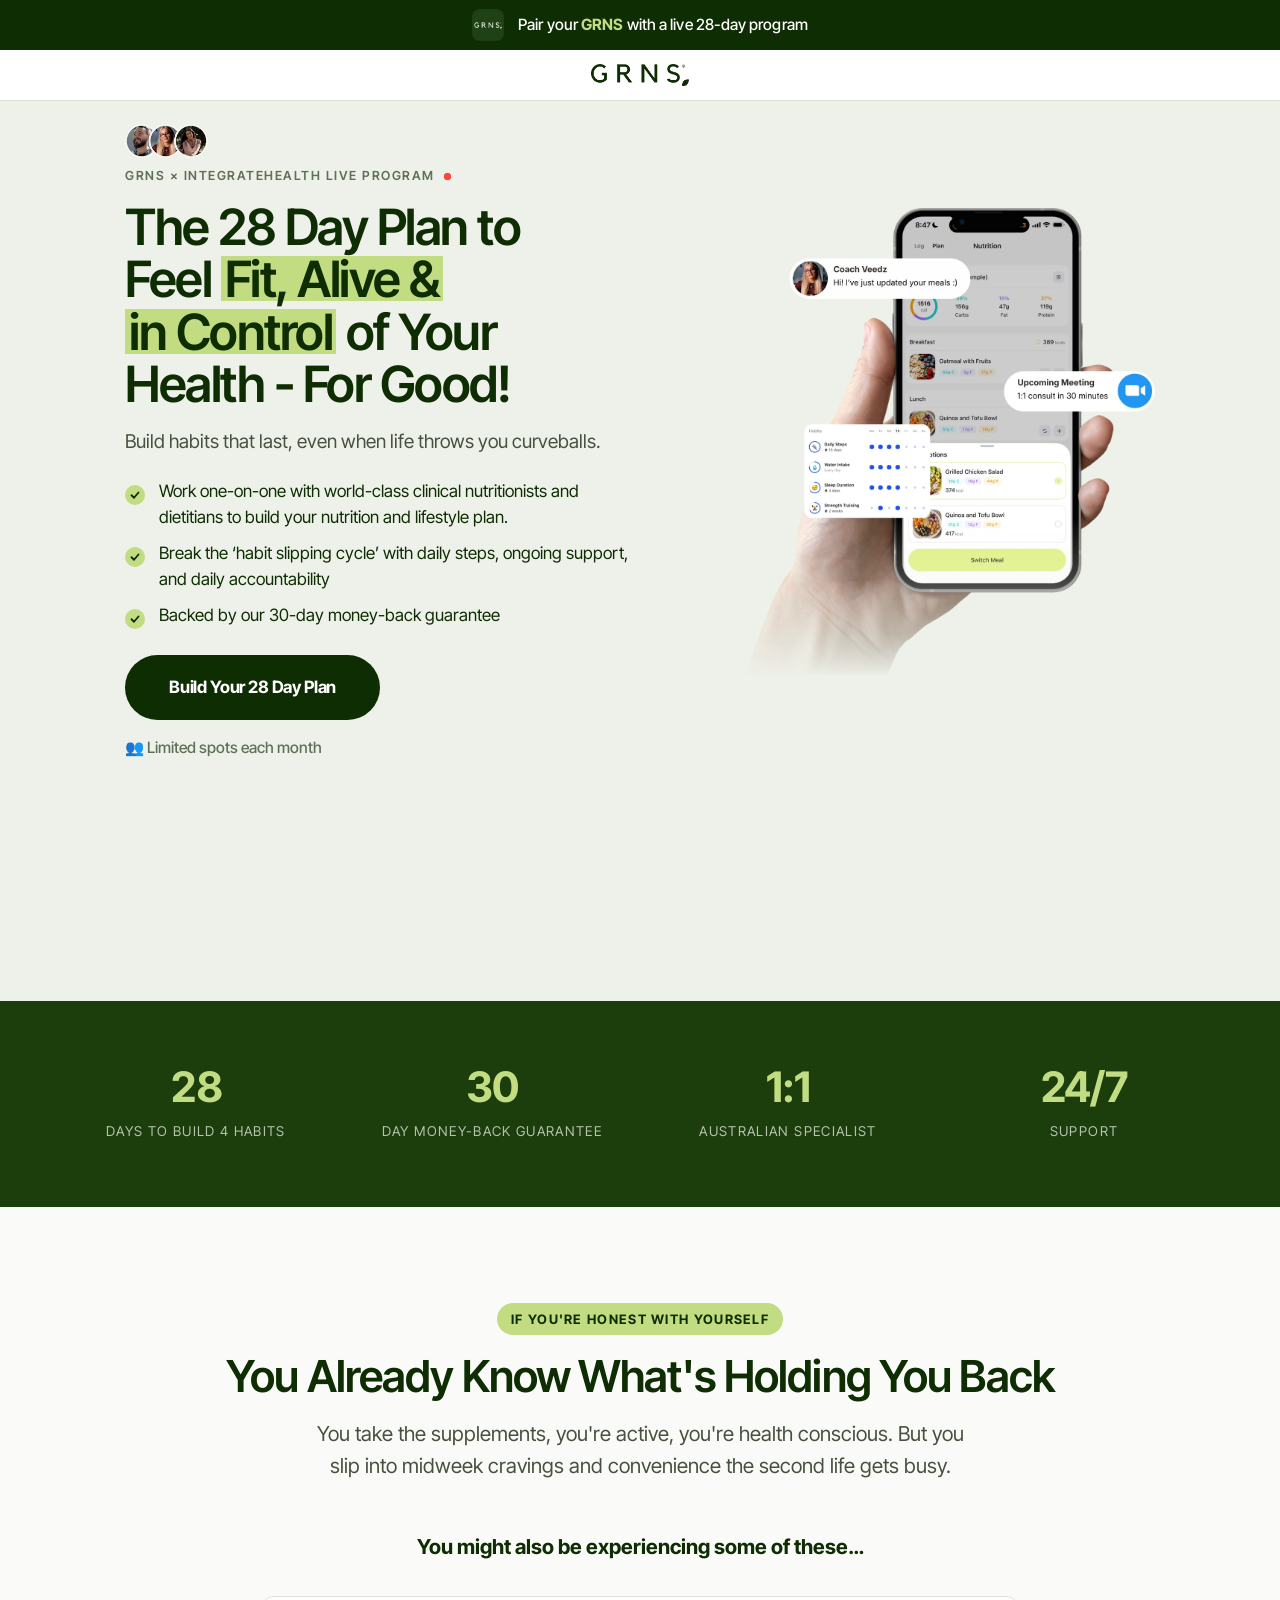
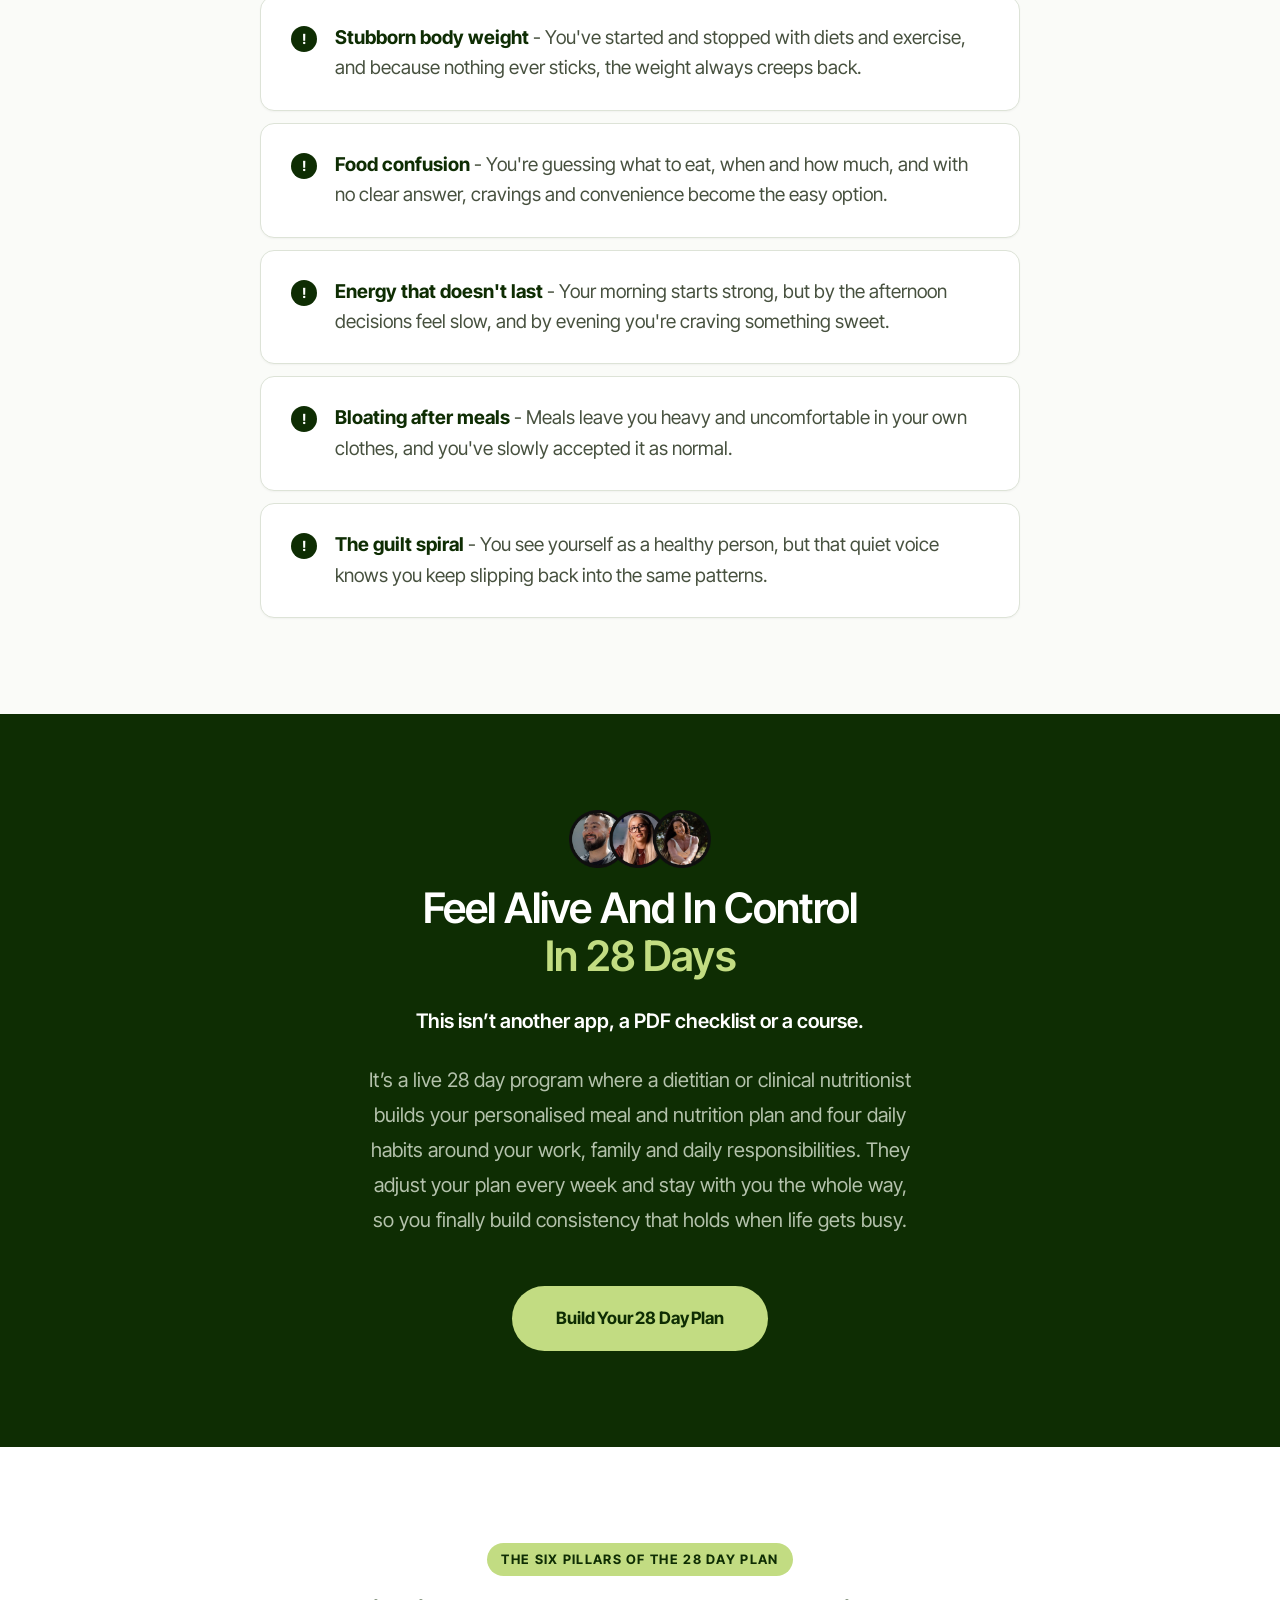
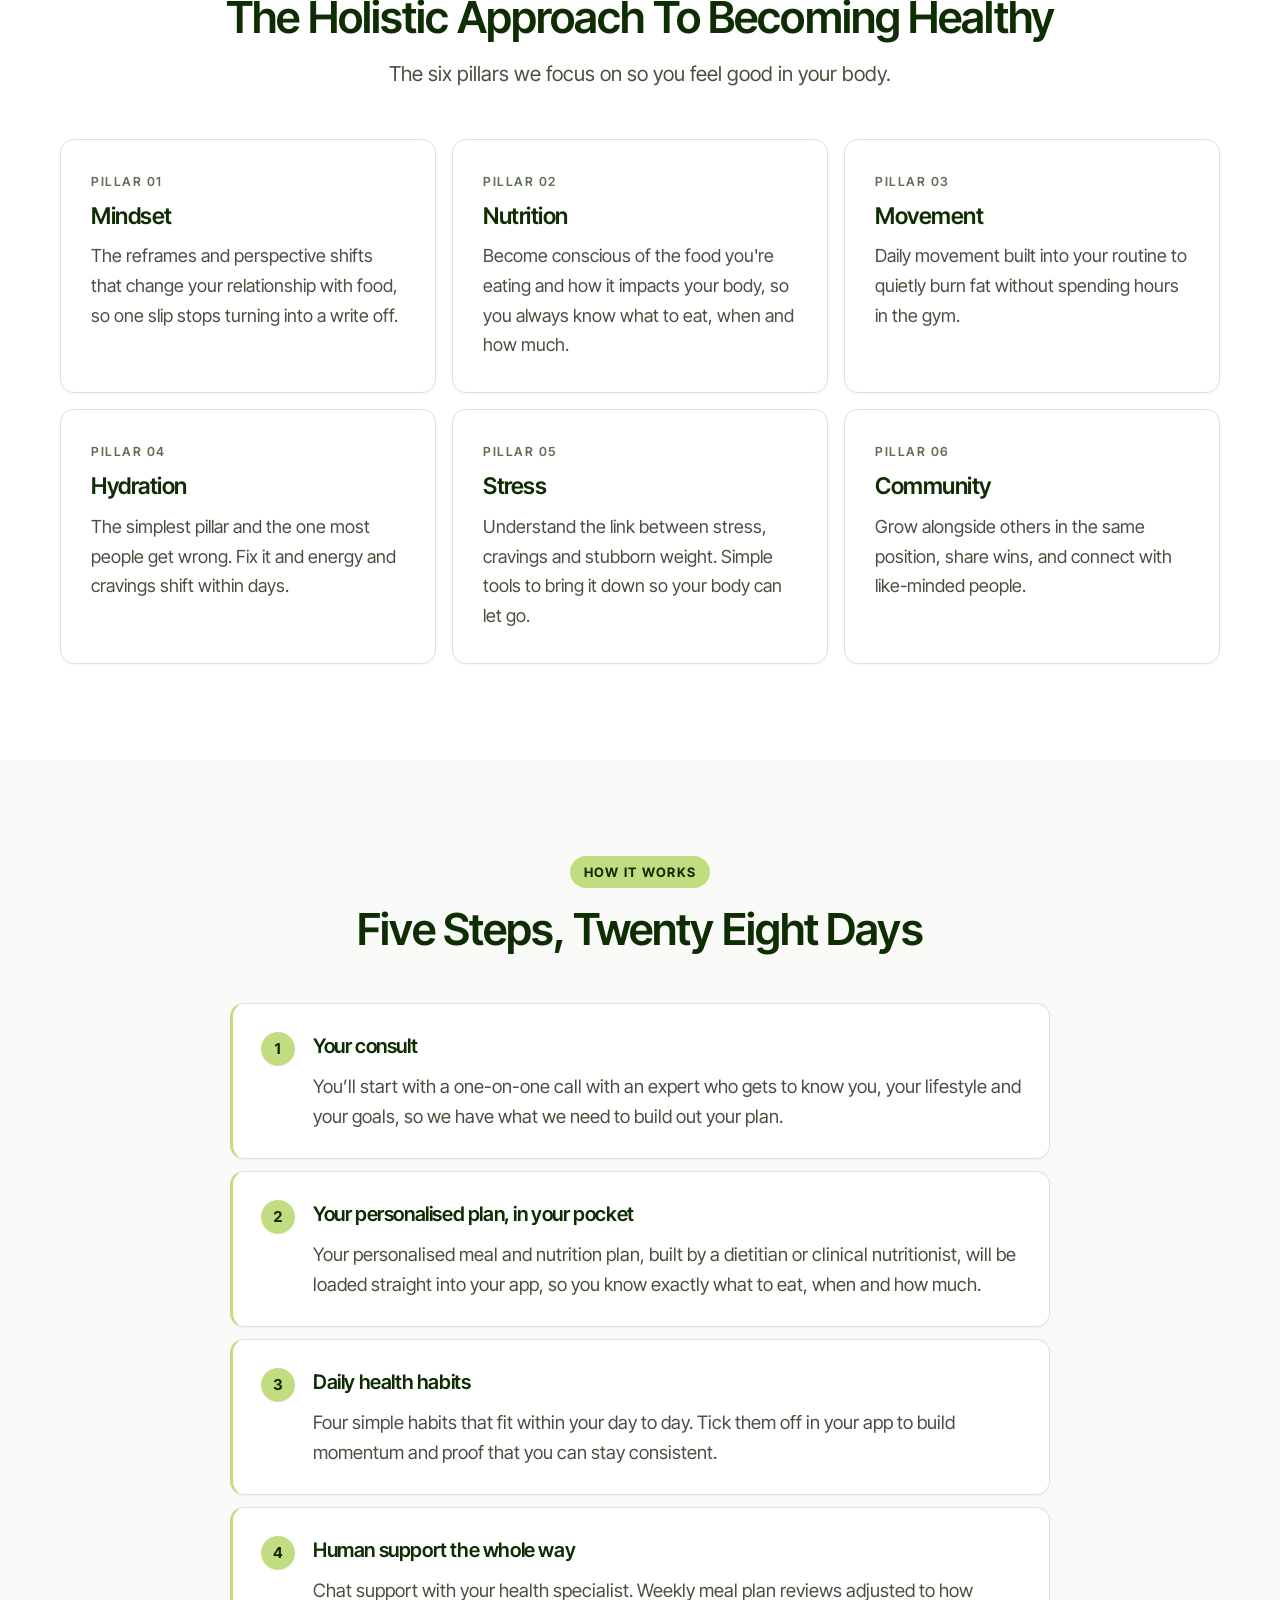
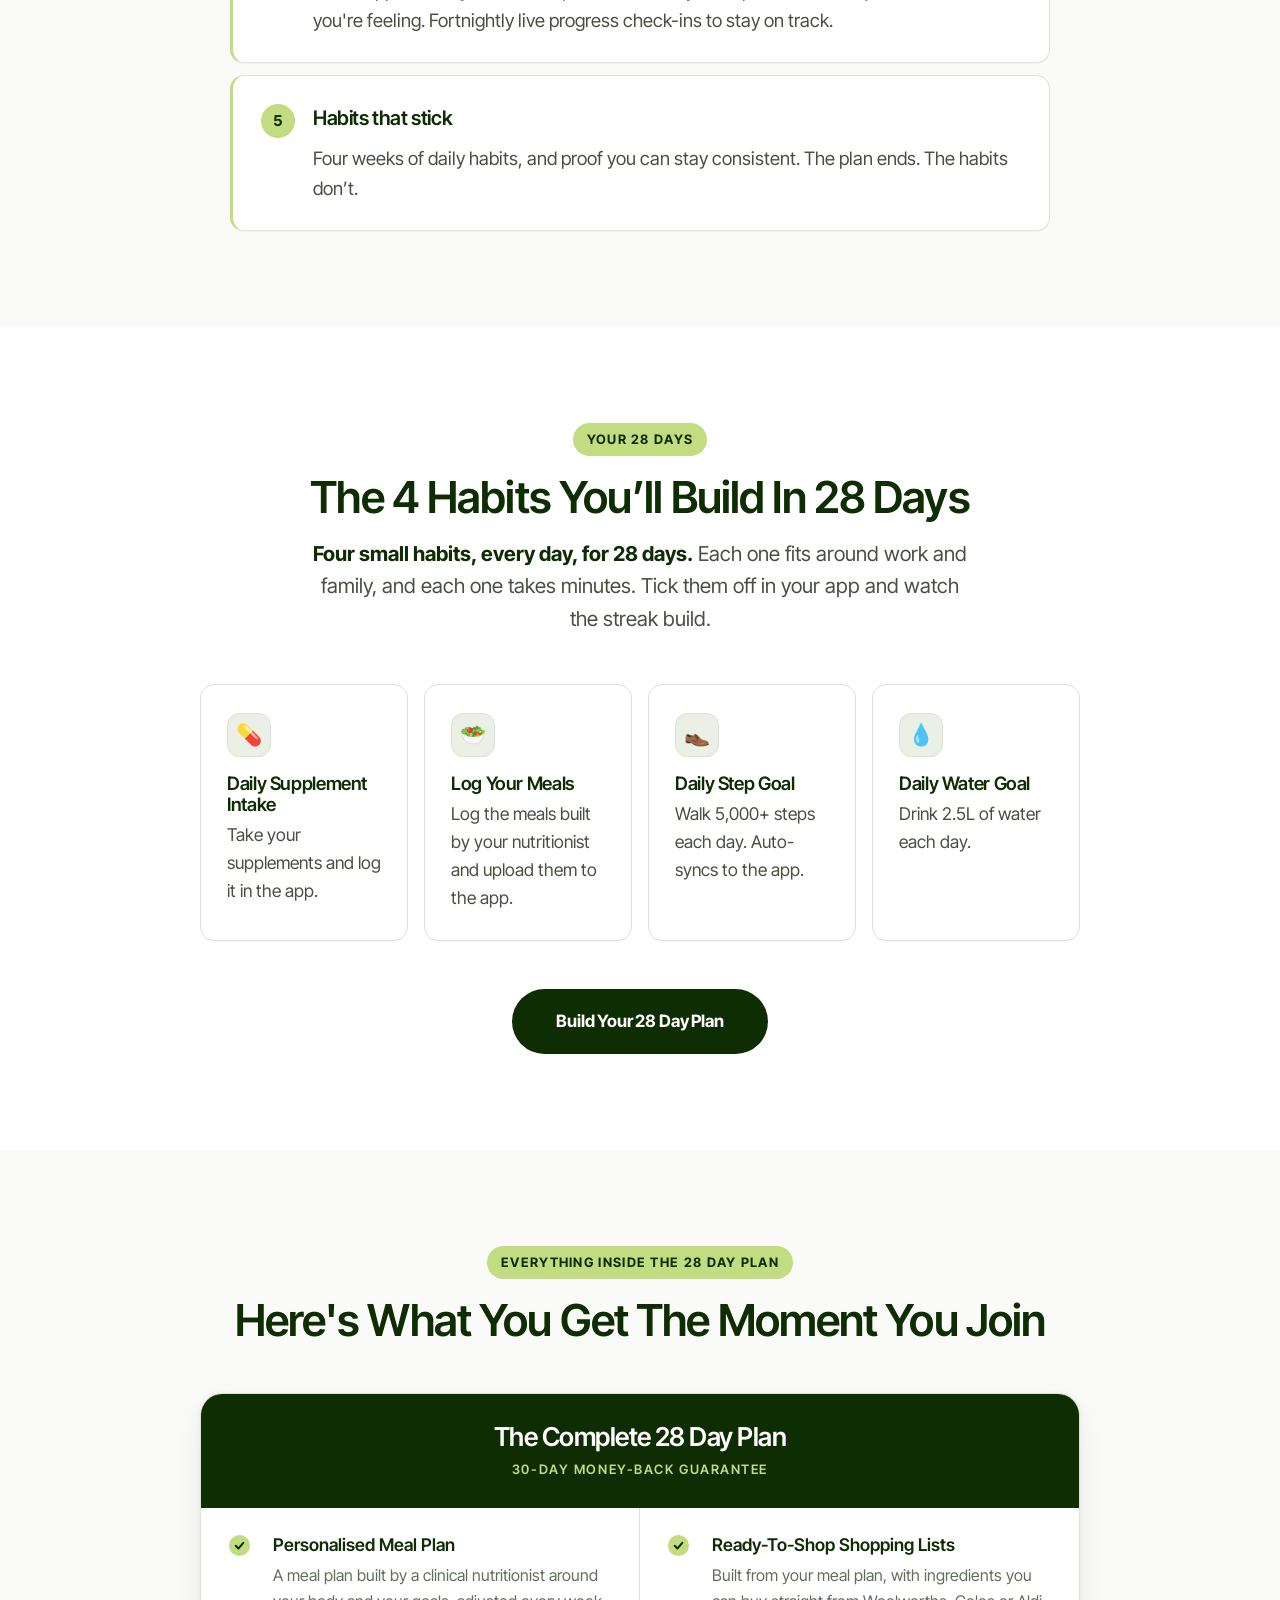
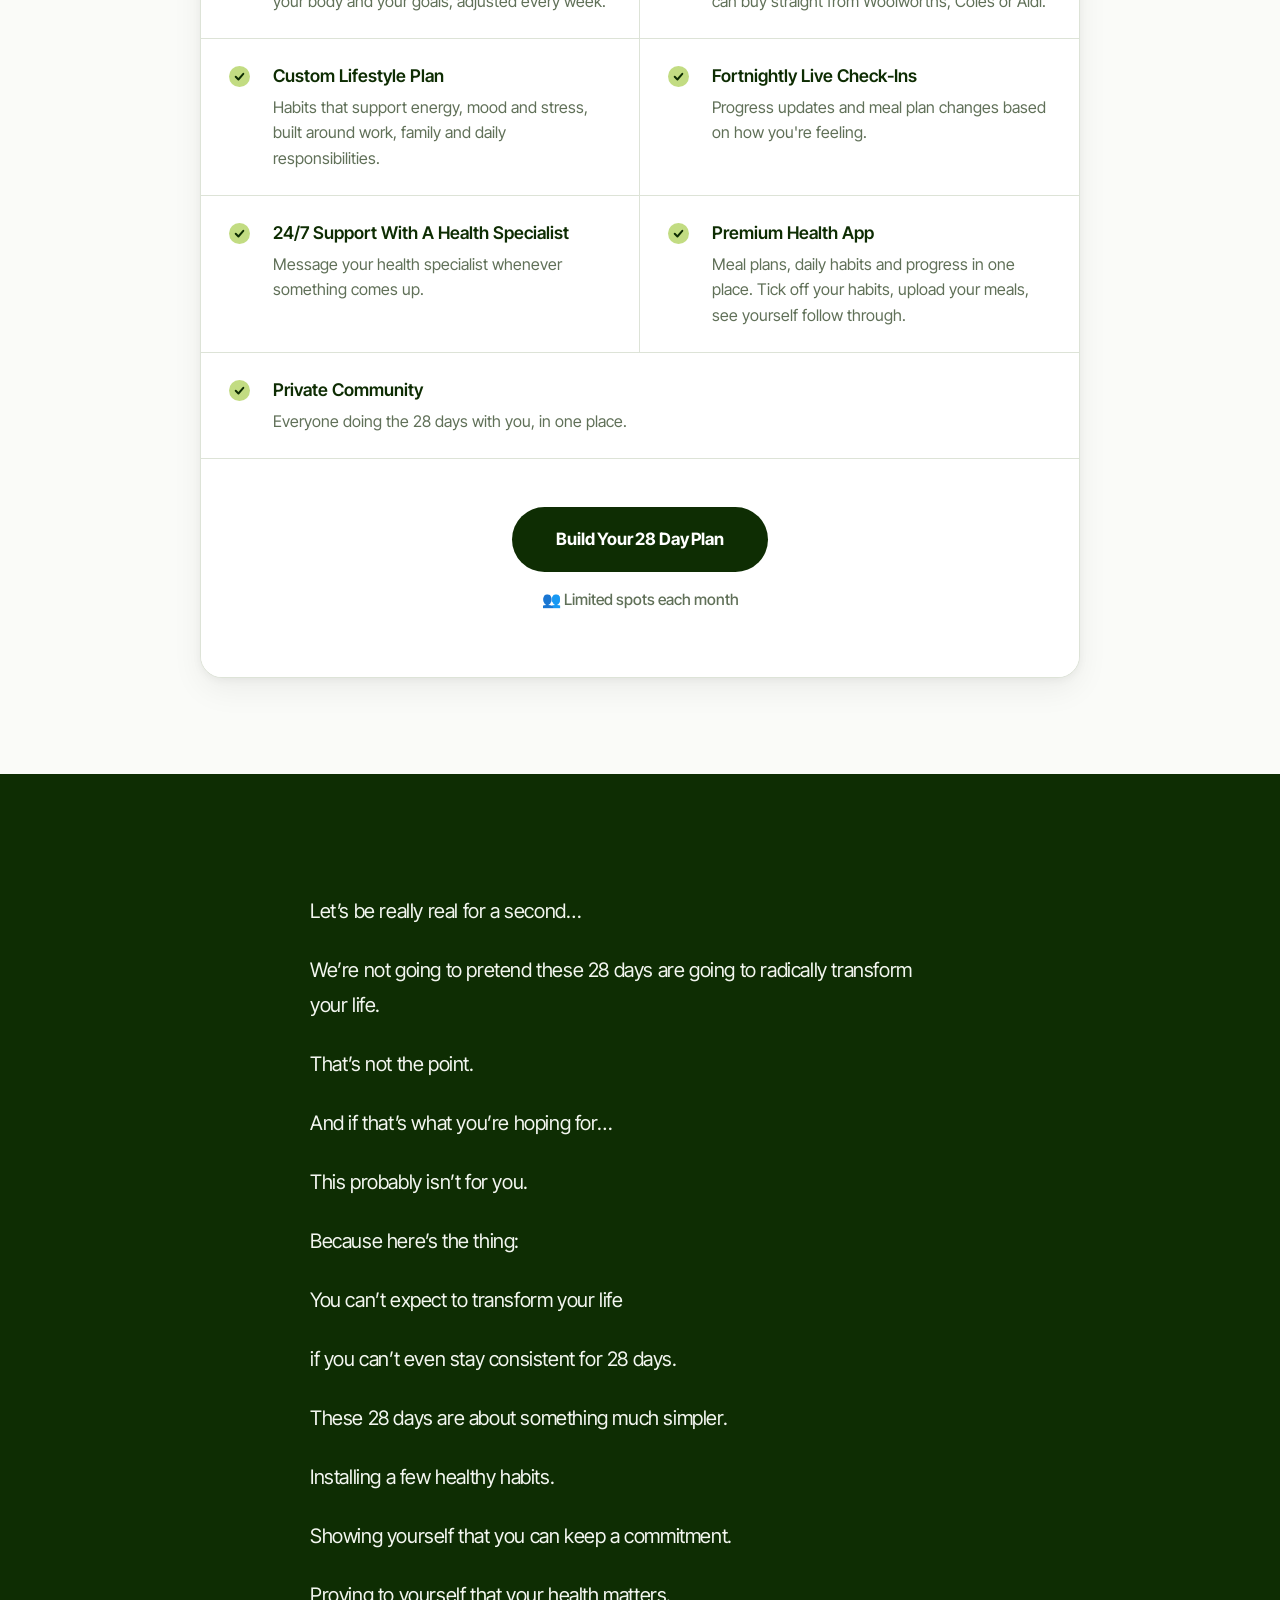
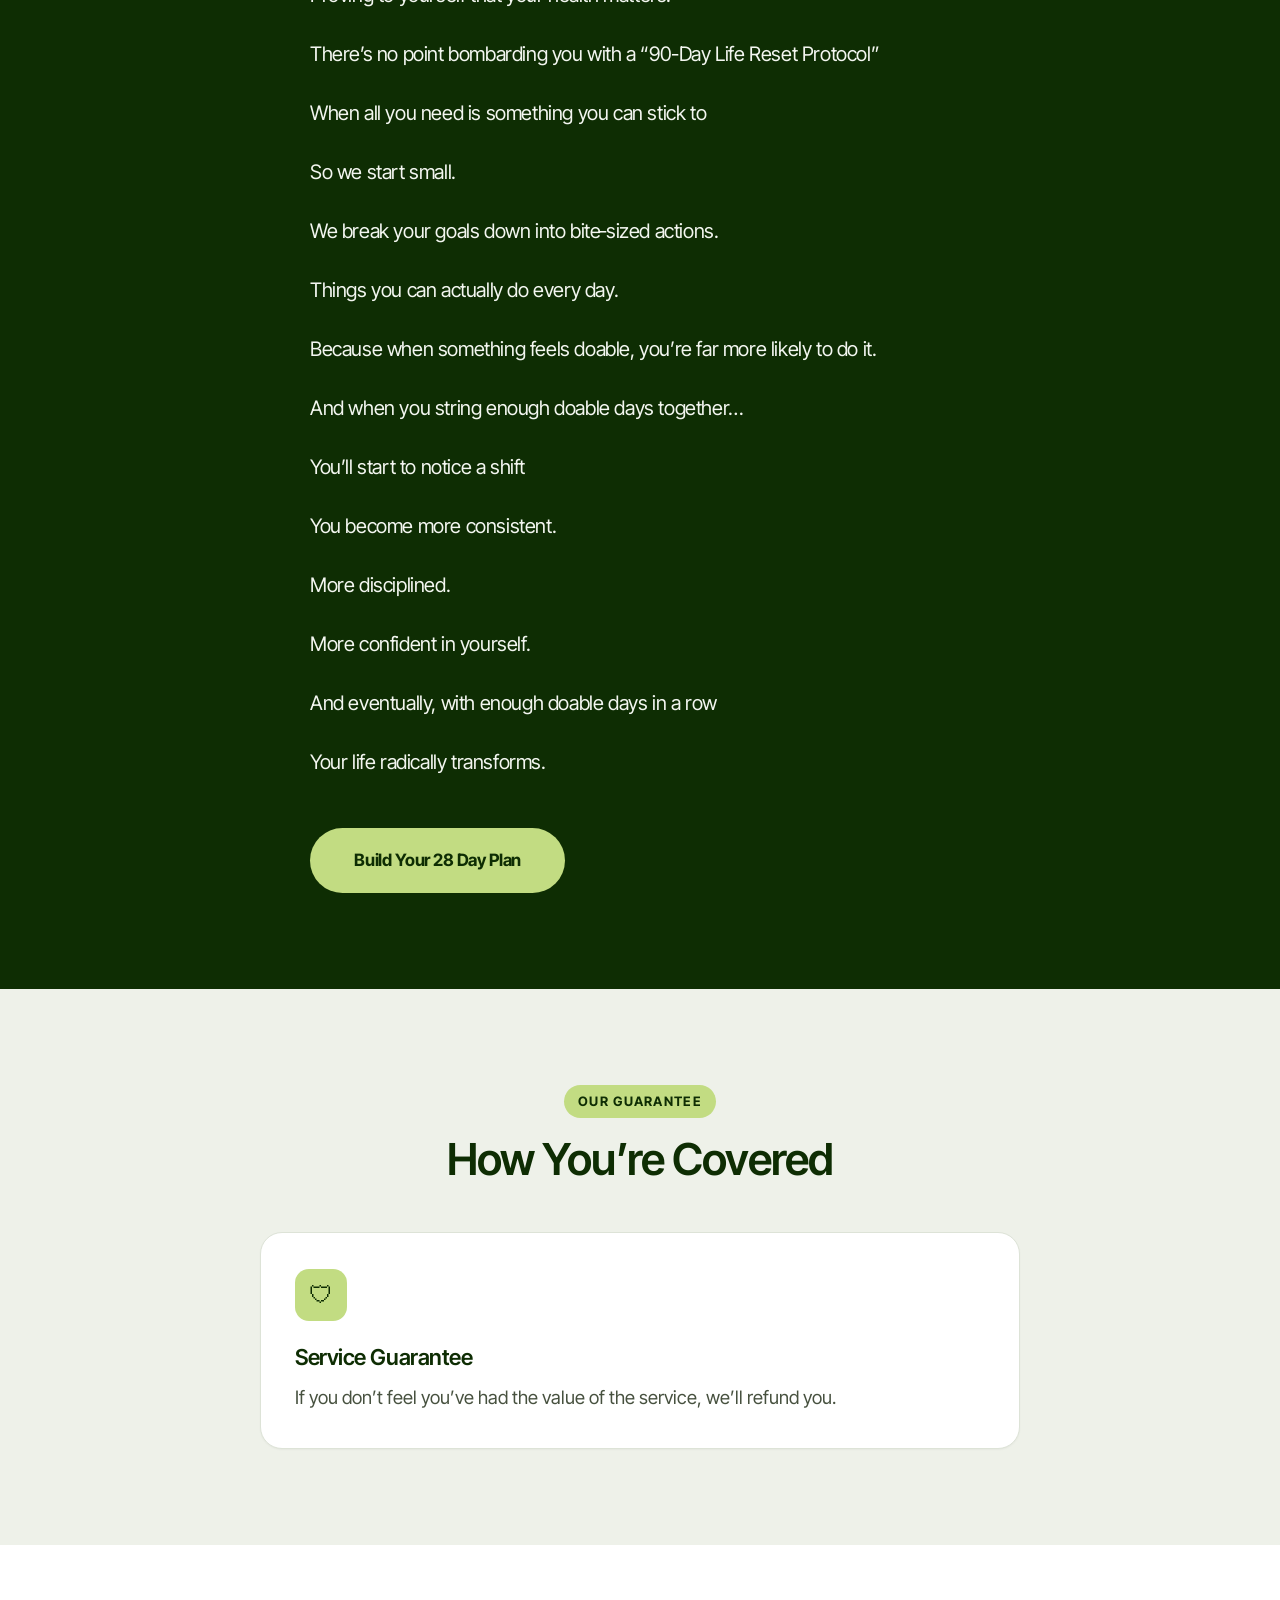
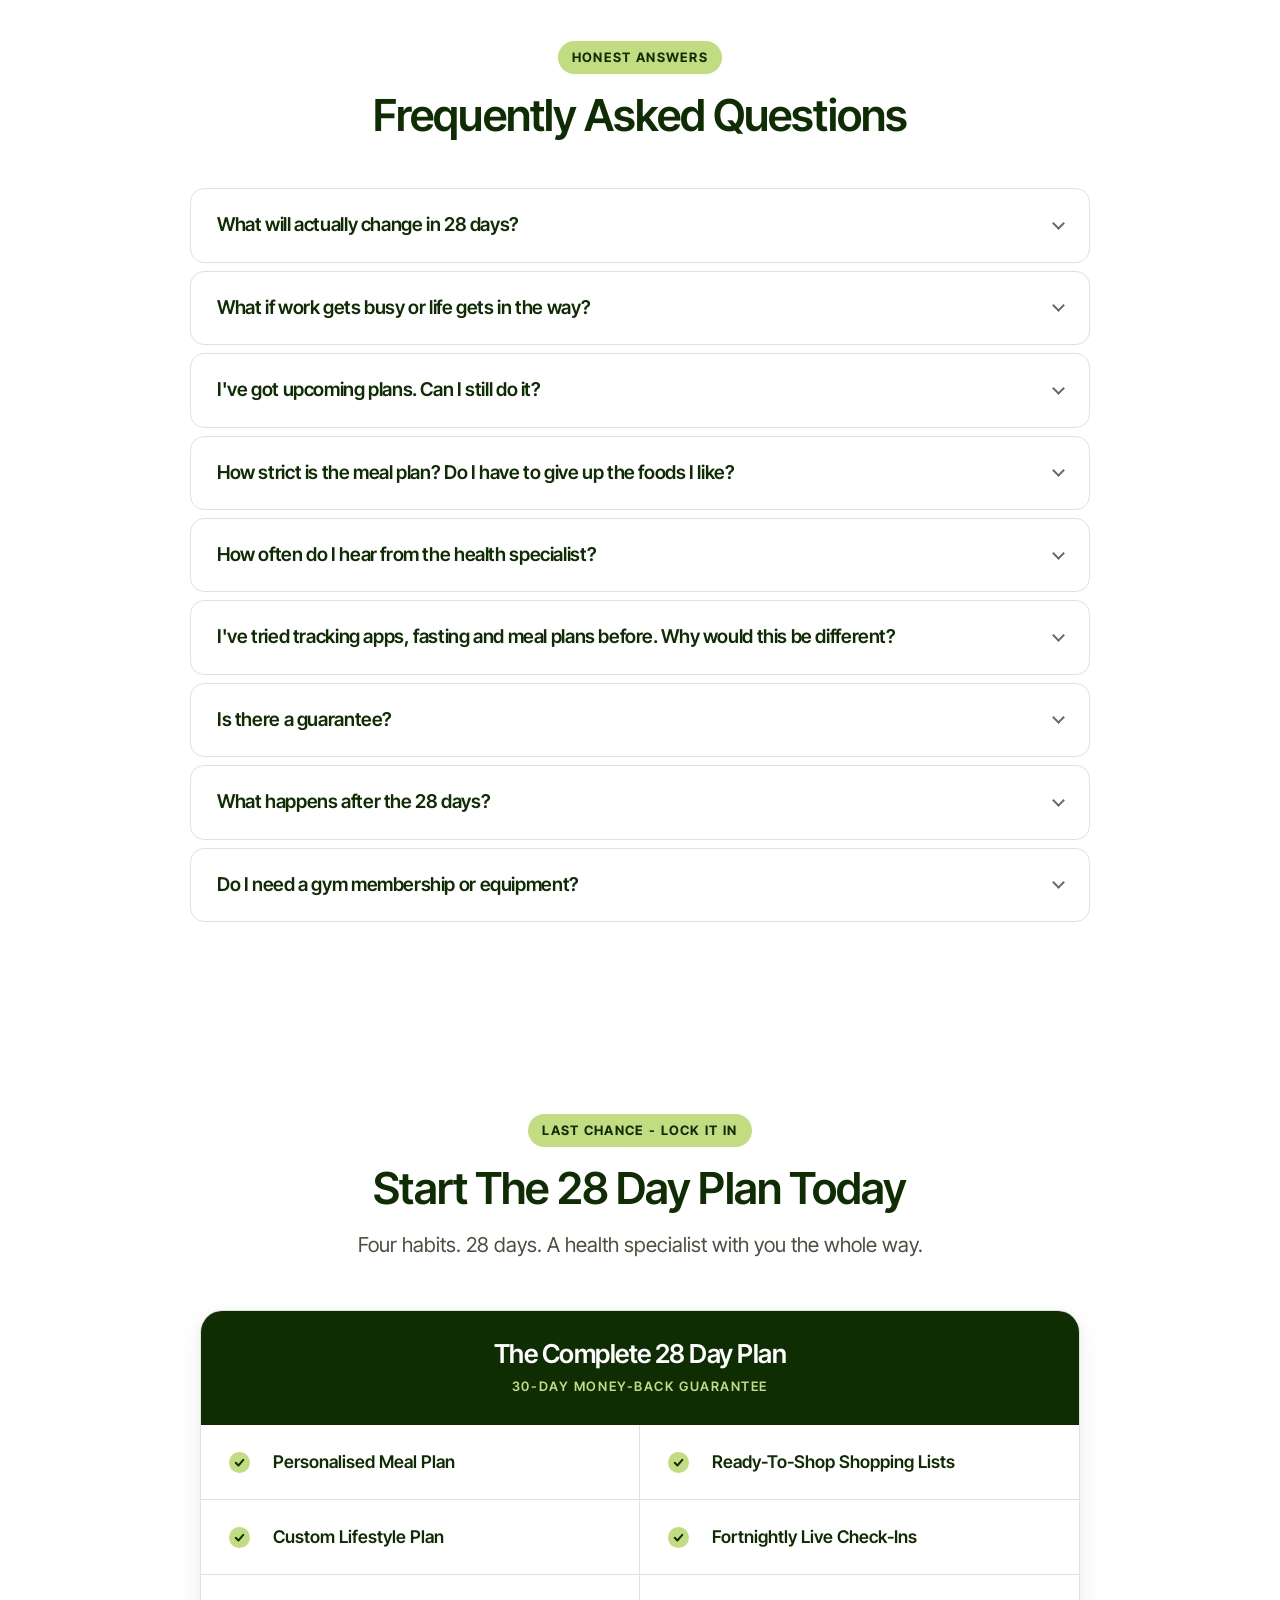
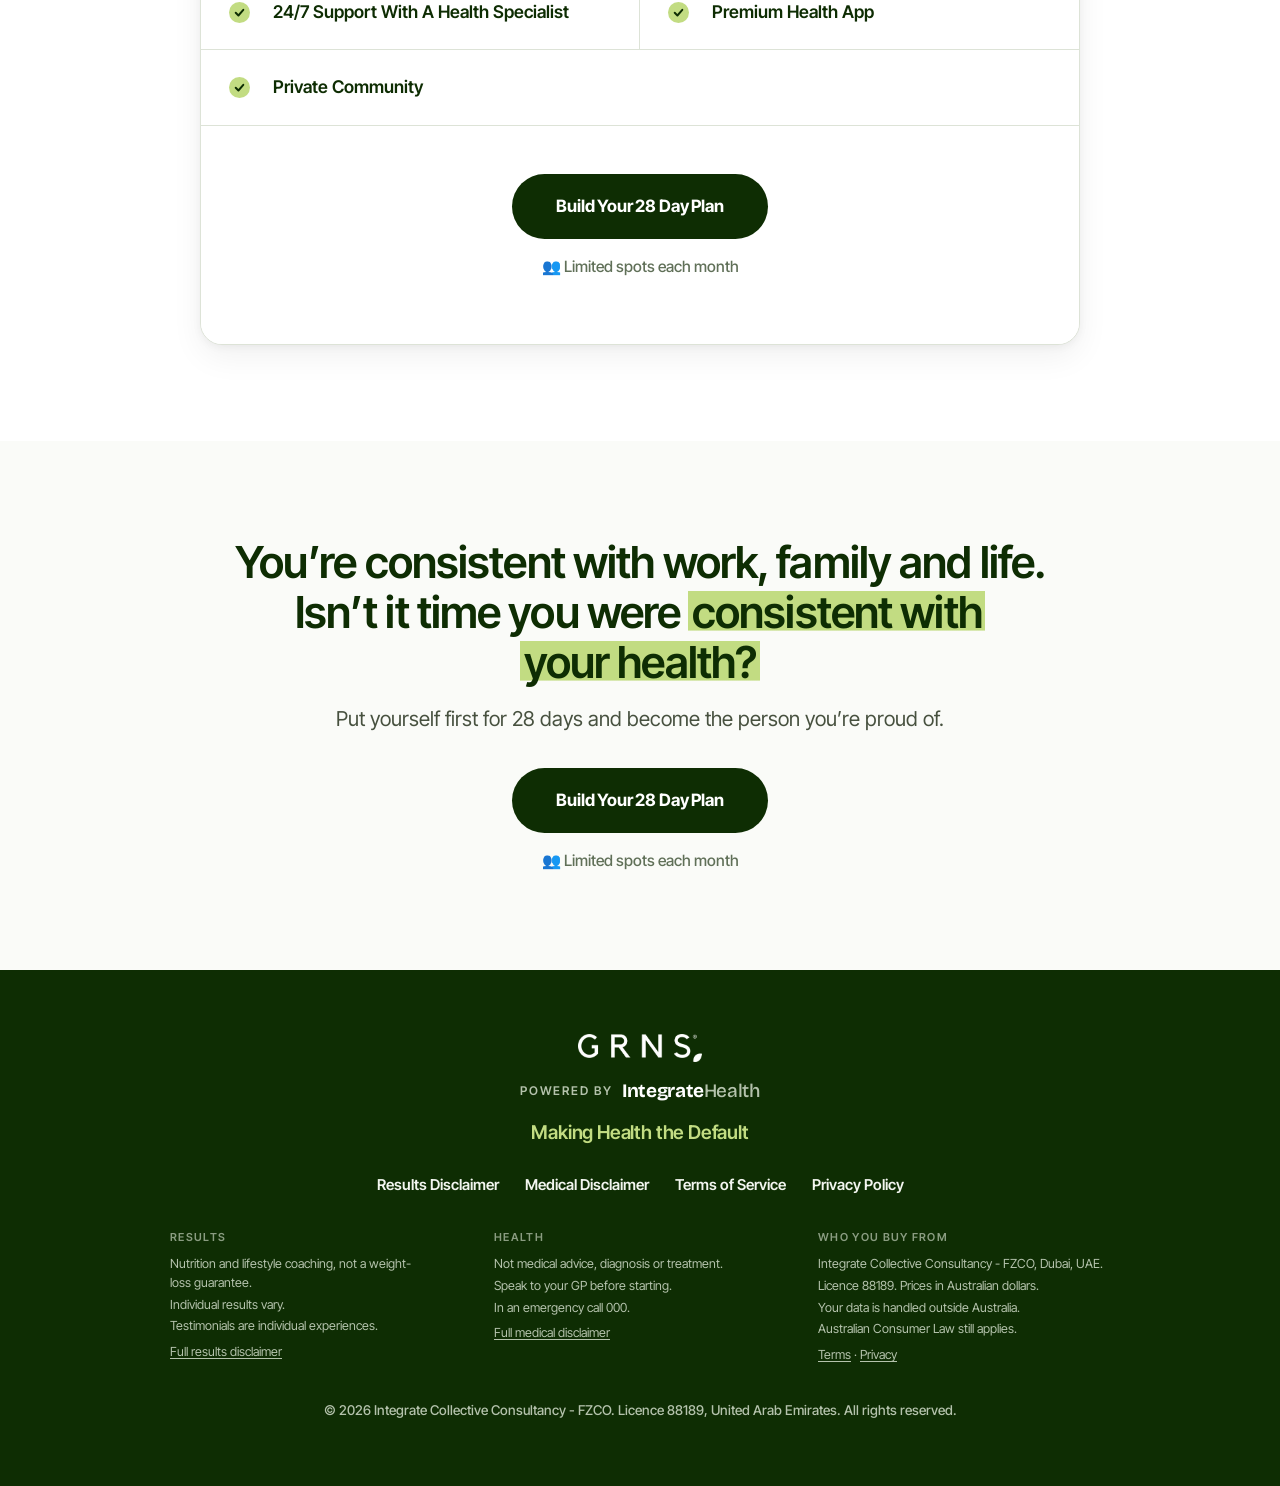
==== commit 87cb47a5: "GRNS palette, font and logo on the 28 Day Plan page Same structure, layout, sizes, images and copy a" ====
--- a/index.html
+++ b/index.html
@@ -6,10 +6,12 @@
 <title>The 28 Day Plan</title>
 <link rel="preconnect" href="https://fonts.googleapis.com">
 <link rel="preconnect" href="https://fonts.gstatic.com" crossorigin>
-<link href="https://fonts.googleapis.com/css2?family=Bricolage+Grotesque:opsz,wght@12..96,400;12..96,500;12..96,600;12..96,700;12..96,800&family=Hanken+Grotesk:wght@400;500;600;700&display=swap" rel="stylesheet">
+<link href="https://fonts.googleapis.com/css2?family=Inter+Tight:wght@400;500;600;700;800&display=swap" rel="stylesheet">
+<link href="https://fonts.googleapis.com/css2?family=Bricolage+Grotesque:opsz,wght@12..96,500;12..96,700&text=IntegrateHealth&display=swap" rel="stylesheet">
+<link rel="icon" type="image/png" href="[data-uri]">
 <style>
 /* ============================================================
-   BRAND TOKENS — Integrate Health system, softened for reuse
+   BRAND TOKENS — GRNS palette (grns.com.au)
 
    To rebrand this page for any company, change --accent
    and --accent-2 only. Nothing else is colour-dependent.
@@ -17,27 +19,27 @@
 :root{
   /* Surfaces — warm cream-grey through true black */
   --paper:#FFFFFF;
-  --cloud:#F8F8F4;
-  --bone:#F4F4F0;
-  --bone-2:#EAEAE3;
-  --graphite:#1C1C1C;
-  --ink:#101010;
+  --cloud:#FAFBF8;
+  --bone:#EEF1E9;
+  --bone-2:#E2E8DD;
+  --graphite:#1C3D0C;
+  --ink:#0E2D03;
 
   /* Ink scale */
-  --ink-soft:#444444;
-  --ink-faint:#6E6E6A;
-  --on-dark:#EDEDE8;
-  --on-dark-soft:#A8A8A2;
+  --ink-soft:#47513F;
+  --ink-faint:#607058;
+  --on-dark:#F3F6F0;
+  --on-dark-soft:#B4C2AC;
 
   /* Hairlines */
-  --mist:#E6E6DF;
+  --mist:#DDE3D7;
   --mist-dark:rgba(255,255,255,.12);
 
   /* ---- THE ONE ACCENT ---- */
-  --accent:#DDF280;        /* Integrate lime */
-  --accent-2:#CDE85C;      /* hover */
-  --accent-ink:#101010;    /* text that sits on the accent */
-  --accent-wash:#F7FBE8;   /* 8% tint for soft fills */
+  --accent:#C2DC82;        /* GRNS light green */
+  --accent-2:#B3D16B;      /* hover */
+  --accent-ink:#0E2D03;    /* text that sits on the accent */
+  --accent-wash:#EAF0E5;   /* 8% tint for soft fills */
   --alert:#FF453A;         /* semantic alert only — not a brand colour */
   /* Alternates, drop-in:
      sage    #C9D8B6 / #B7C9A1 / #F4F7EF
@@ -45,8 +47,8 @@
      mist    #C4D6DB / #A9C4CB / #EFF5F6   */
 
   /* Type */
-  --font-display:'Bricolage Grotesque',ui-sans-serif,system-ui,sans-serif;
-  --font-sans:'Hanken Grotesk',ui-sans-serif,system-ui,sans-serif;
+  --font-display:'Inter Tight',ui-sans-serif,system-ui,sans-serif;
+  --font-sans:'Inter Tight',ui-sans-serif,system-ui,sans-serif;
 
   /* Spacing scale */
   --s1:4px; --s2:8px; --s3:12px; --s4:16px; --s5:24px;
@@ -143,7 +145,7 @@
   font-size:16.5px;line-height:1.55;color:var(--ink)}
 .hero-bullets li:last-child{margin-bottom:0}
 .hero-bullets li::before{content:"";position:absolute;left:0;top:6px;width:20px;height:20px;
-  border-radius:50%;background:var(--accent);background-image:url("data:image/svg+xml,%3Csvg xmlns='http://www.w3.org/2000/svg' viewBox='0 0 24 24' fill='none' stroke='%23101010' stroke-width='3.6' stroke-linecap='round' stroke-linejoin='round'%3E%3Cpolyline points='5 12.5 10 17.5 19 7'/%3E%3C/svg%3E");background-size:62%;background-position:center;background-repeat:no-repeat}
+  border-radius:50%;background:var(--accent);background-image:url("data:image/svg+xml,%3Csvg xmlns='http://www.w3.org/2000/svg' viewBox='0 0 24 24' fill='none' stroke='%230E2D03' stroke-width='3.6' stroke-linecap='round' stroke-linejoin='round'%3E%3Cpolyline points='5 12.5 10 17.5 19 7'/%3E%3C/svg%3E");background-size:62%;background-position:center;background-repeat:no-repeat}
 .hero .cta{margin-top:var(--s7)}
 .hero .trust{text-align:left}
 
@@ -238,7 +240,7 @@
   border-bottom:1px solid var(--mist);align-items:flex-start}
 .row:last-child{border-bottom:none}
 .row .ck{width:21px;height:21px;background:var(--accent);border-radius:50%;
-  margin-top:3px;font-size:0;background-image:url("data:image/svg+xml,%3Csvg xmlns='http://www.w3.org/2000/svg' viewBox='0 0 24 24' fill='none' stroke='%23101010' stroke-width='3.6' stroke-linecap='round' stroke-linejoin='round'%3E%3Cpolyline points='5 12.5 10 17.5 19 7'/%3E%3C/svg%3E");background-size:62%;background-position:center;background-repeat:no-repeat}
+  margin-top:3px;font-size:0;background-image:url("data:image/svg+xml,%3Csvg xmlns='http://www.w3.org/2000/svg' viewBox='0 0 24 24' fill='none' stroke='%230E2D03' stroke-width='3.6' stroke-linecap='round' stroke-linejoin='round'%3E%3Cpolyline points='5 12.5 10 17.5 19 7'/%3E%3C/svg%3E");background-size:62%;background-position:center;background-repeat:no-repeat}
 .row .nm{font-size:15.5px;line-height:1.5;font-weight:600;color:var(--ink)}
 .row .nm span{display:block;font-size:14px;color:var(--ink-faint);font-weight:400;
   margin-top:5px;line-height:1.55}
@@ -850,7 +852,7 @@
   .disc-cols{grid-template-columns:1fr;gap:var(--s5);max-width:420px}
 }
 .foot .meta{margin-top:var(--s6);font-size:13.5px;color:var(--on-dark-soft)}
-.foot .tbd{background:rgba(221,242,128,.14);border:1px dashed var(--on-dark-soft);
+.foot .tbd{background:rgba(194,220,130,.14);border:1px dashed var(--on-dark-soft);
   border-radius:5px;padding:1px 7px;font-size:.94em;white-space:nowrap}
 @media (max-width:640px){
   .foot .links{gap:8px 18px}
@@ -998,6 +1000,24 @@
   .fm-head h3{font-size:17px}
   .fm-body{padding:8px 10px 10px}
 }
+
+/* ============================================================
+   GRNS — buttons in GRNS dark green (the light accent stays the
+   button colour on the dark sections, as lime did), and the logos
+   ============================================================ */
+.cta{background:var(--ink);color:var(--paper)}
+.cta:hover{background:#0A2202}
+.callout .cta{background:var(--accent);color:var(--accent-ink)}
+.callout .cta:hover{background:var(--accent-2)}
+.logobar .logo{display:block;height:22px;width:auto;margin:0 auto}
+.foot .logo{display:block;height:28px;width:auto;margin:0 auto}
+
+/* Footer credit: "Powered by" plus the IntegrateHealth wordmark in its own font */
+.powered{display:flex;align-items:center;justify-content:center;gap:10px;margin:14px 0 0;
+  font-size:12px;font-weight:600;letter-spacing:.14em;text-transform:uppercase;color:var(--on-dark-soft)}
+.ih-mark{font-family:'Bricolage Grotesque',var(--font-sans);font-weight:700;font-size:19px;
+  letter-spacing:-.02em;text-transform:none;color:var(--paper)}
+.ih-mark span{font-weight:500;color:var(--on-dark-soft)}
 </style>
 </head>
 <body>
@@ -1011,8 +1031,7 @@
 
 <!-- ============ 2. LOGO BAR ============ -->
 <div class="logobar">
-  <!-- SLOT: replace with the IntegrateHealth logo (SVG or PNG, ~28px tall) -->
-  <div class="mark">Integrate<span>Health</span></div>
+  <img class="logo" src="[data-uri]" alt="GRNS" width="98" height="22">
 </div>
 
 <!-- ============ 3. HERO — split, with credibility strip above the fold ============ -->
@@ -1283,7 +1302,8 @@
 
 <!-- ============ 17. FOOTER ============ -->
 <footer class="foot">
-  <div class="mark" style="font-size:22px;color:var(--paper)">Integrate<span style="color:var(--on-dark-soft)">Health</span></div>
+  <img class="logo" src="[data-uri]" alt="GRNS" width="124" height="28">
+  <p class="powered">Powered by <span class="ih-mark">Integrate<span>Health</span></span></p>
   <p class="tag">Making Health the Default</p>
 
   <p class="links">
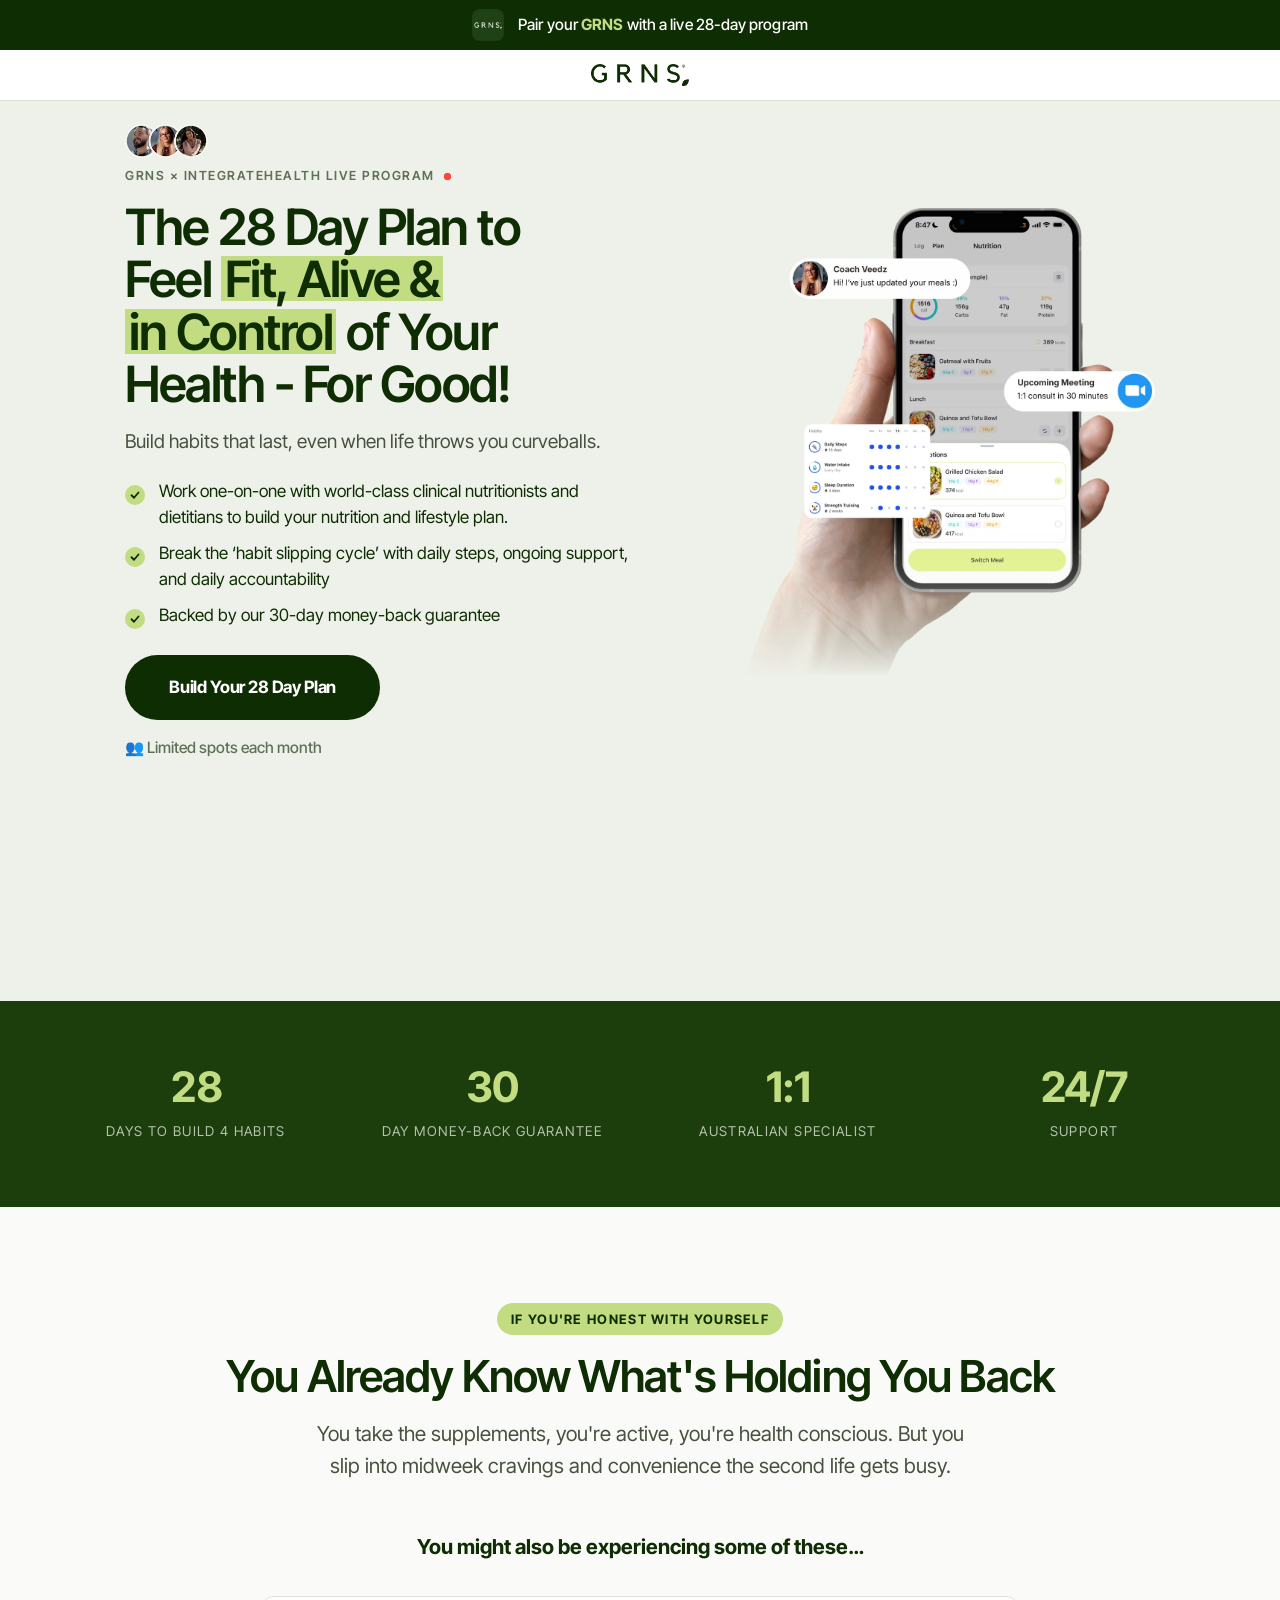
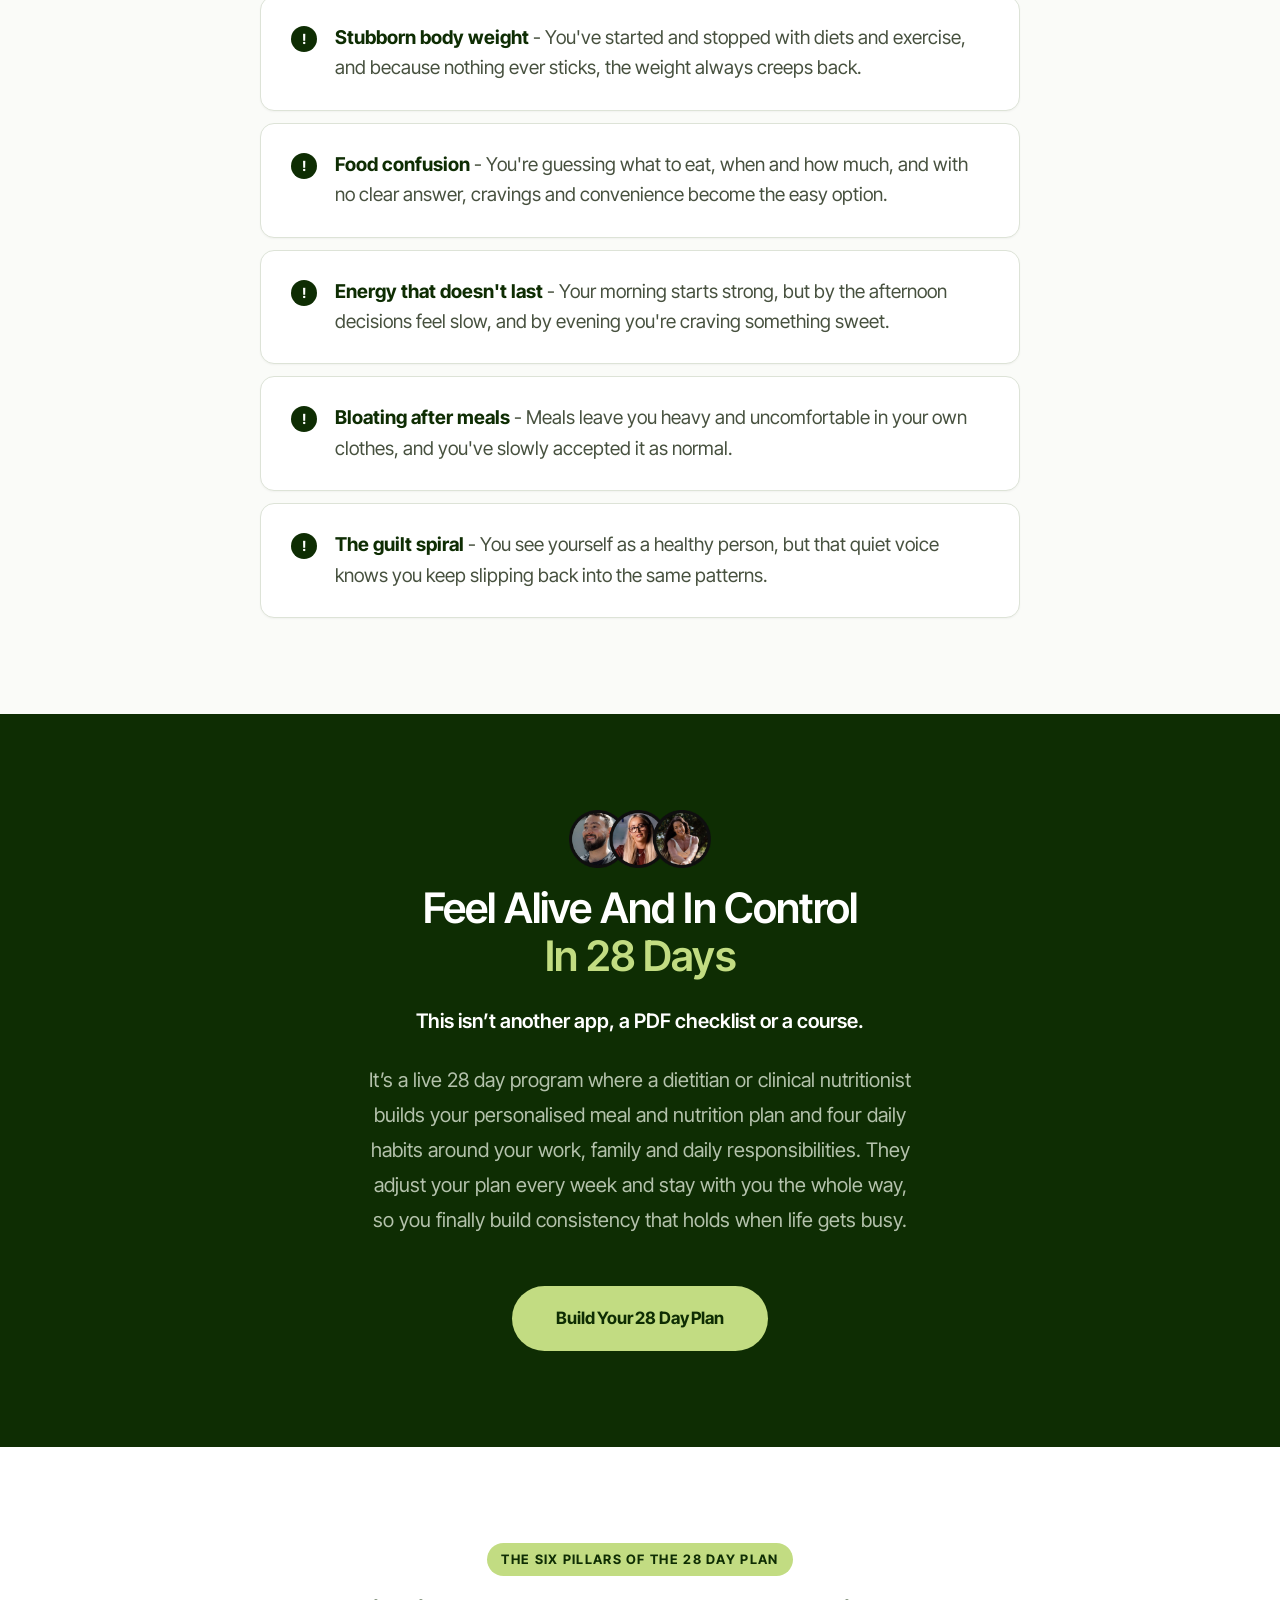
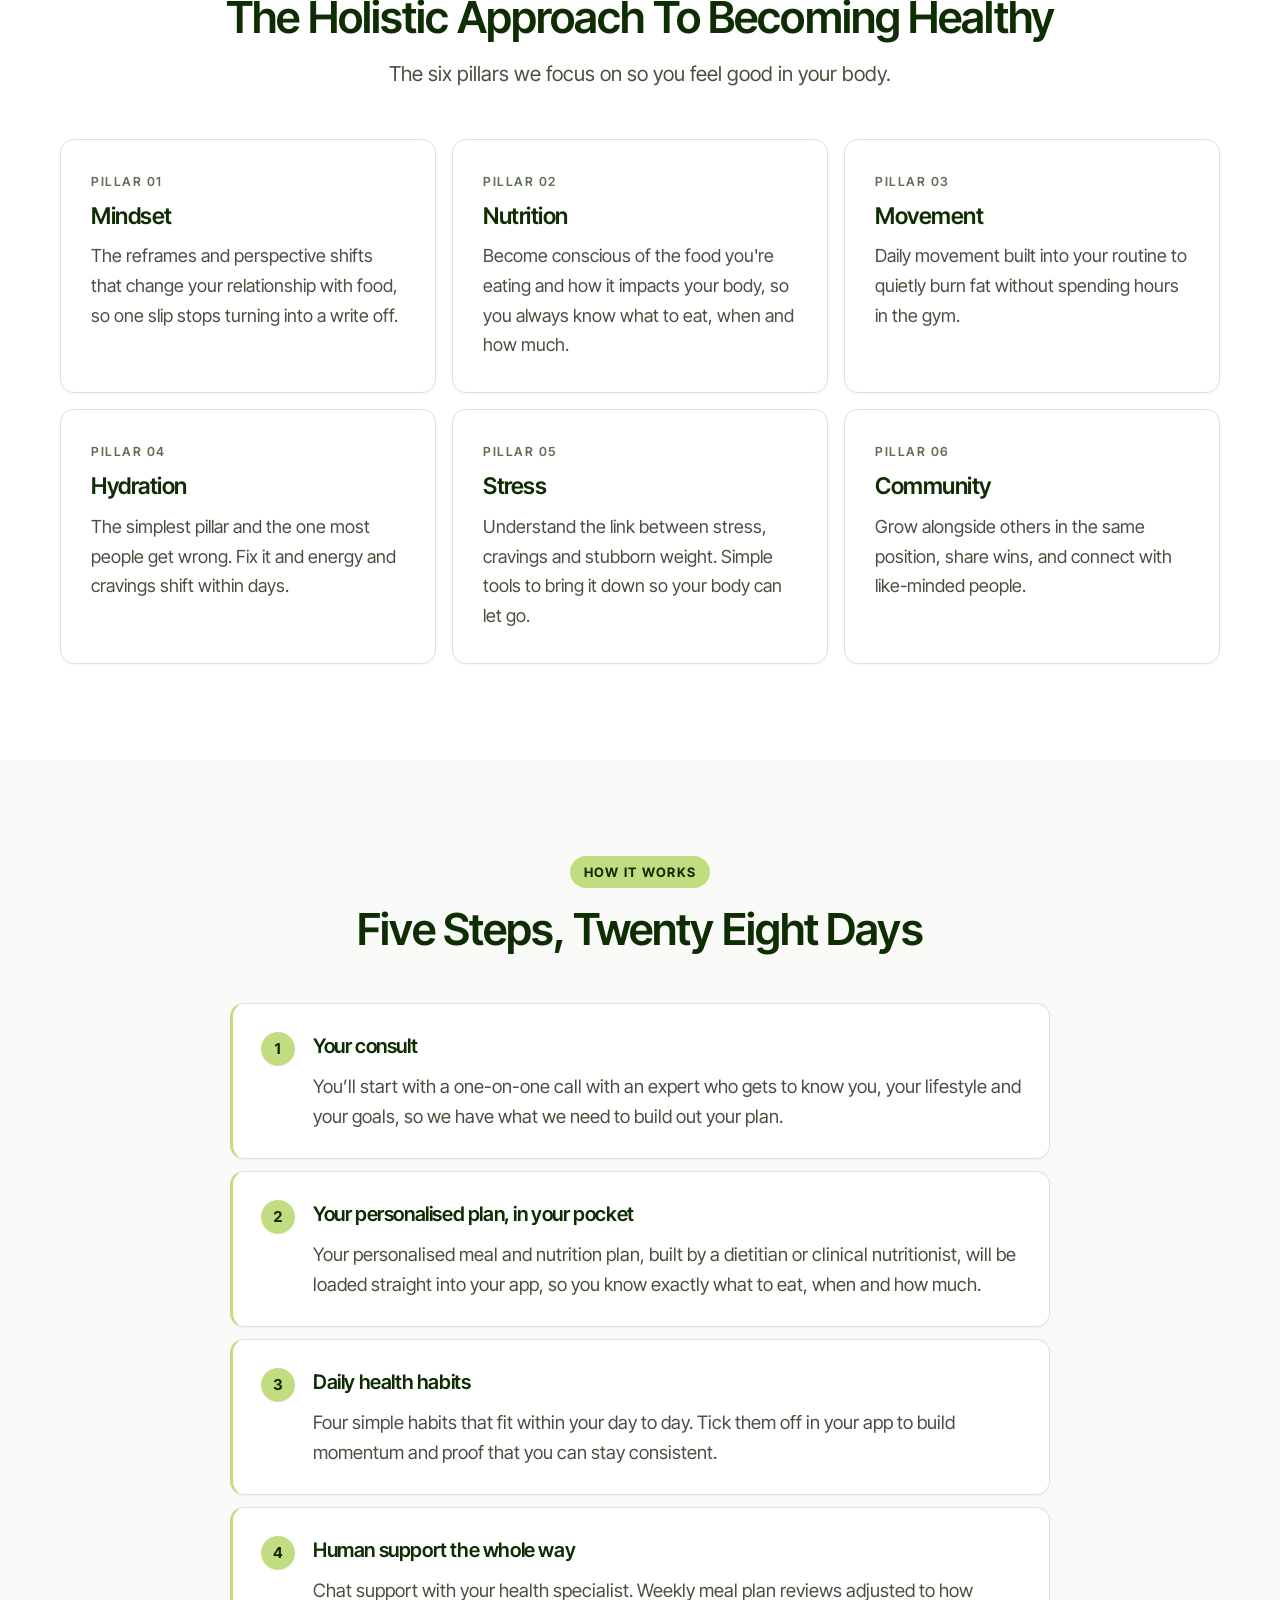
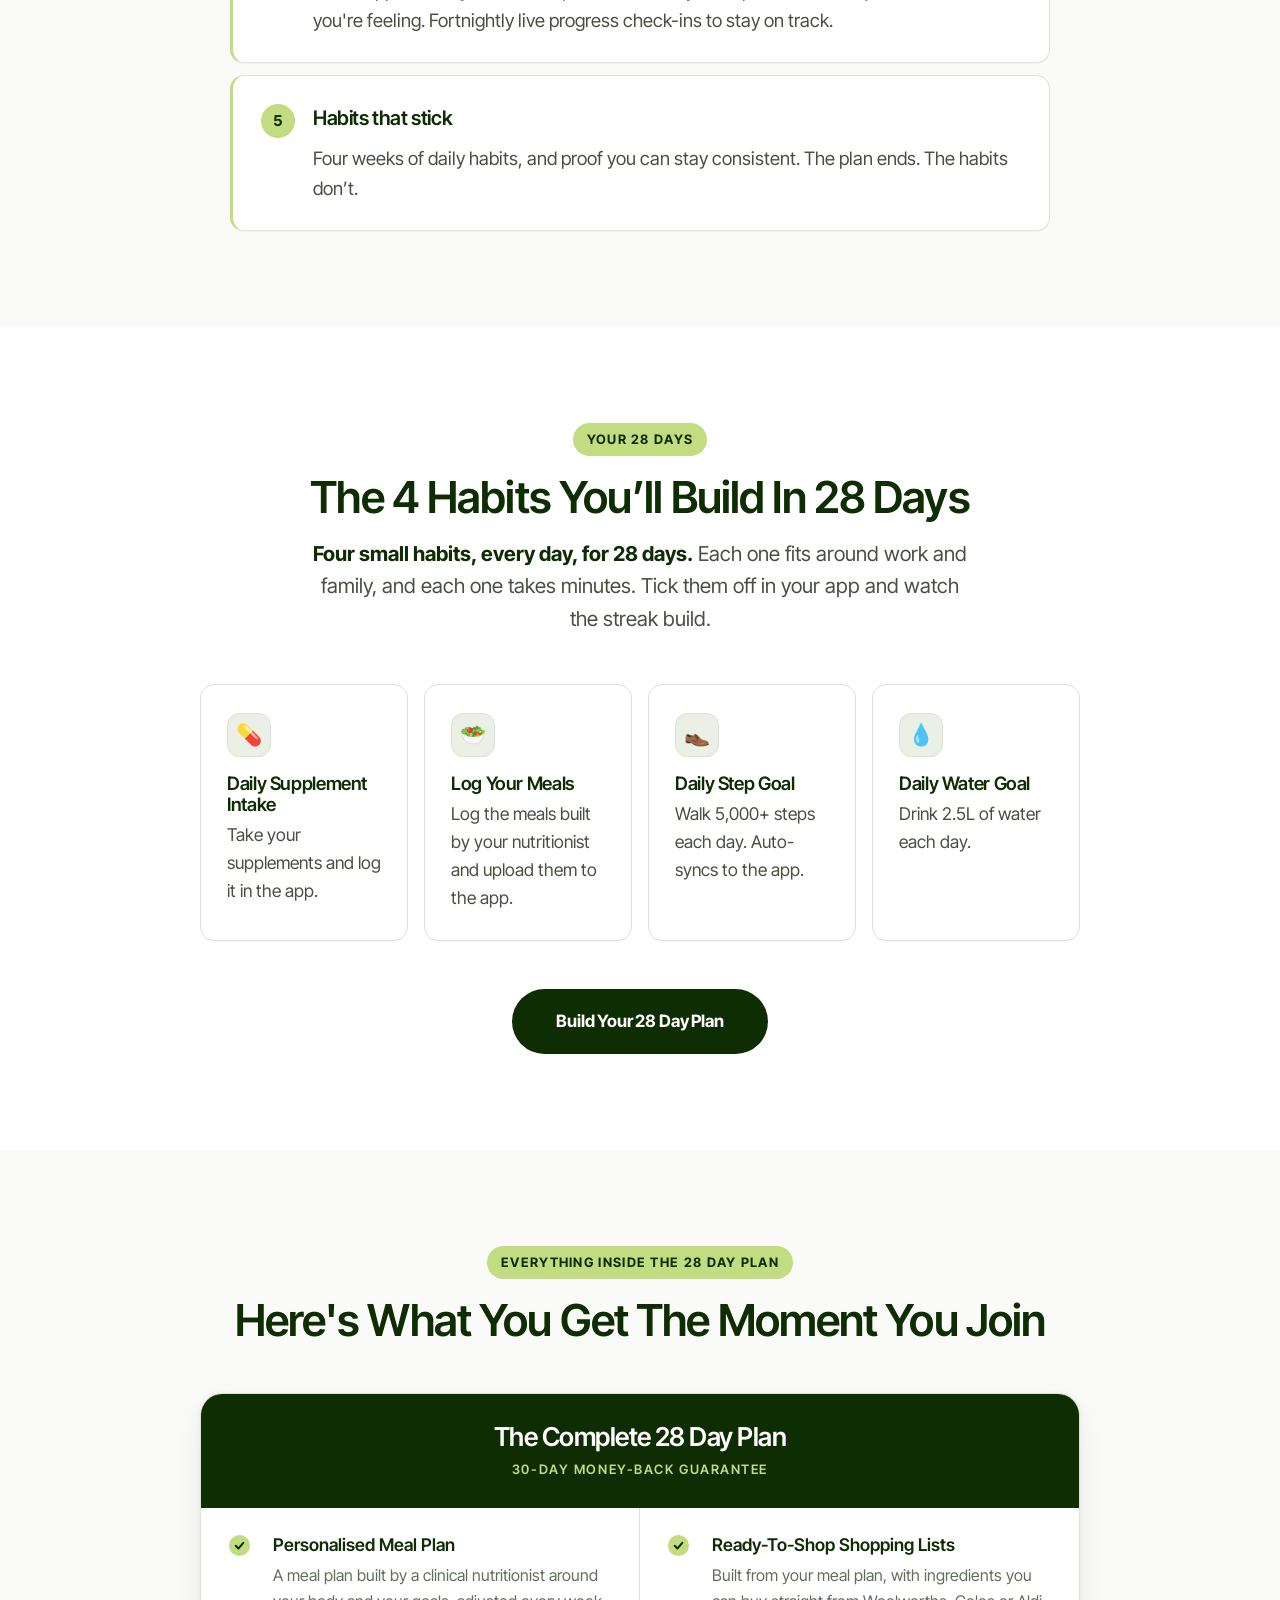
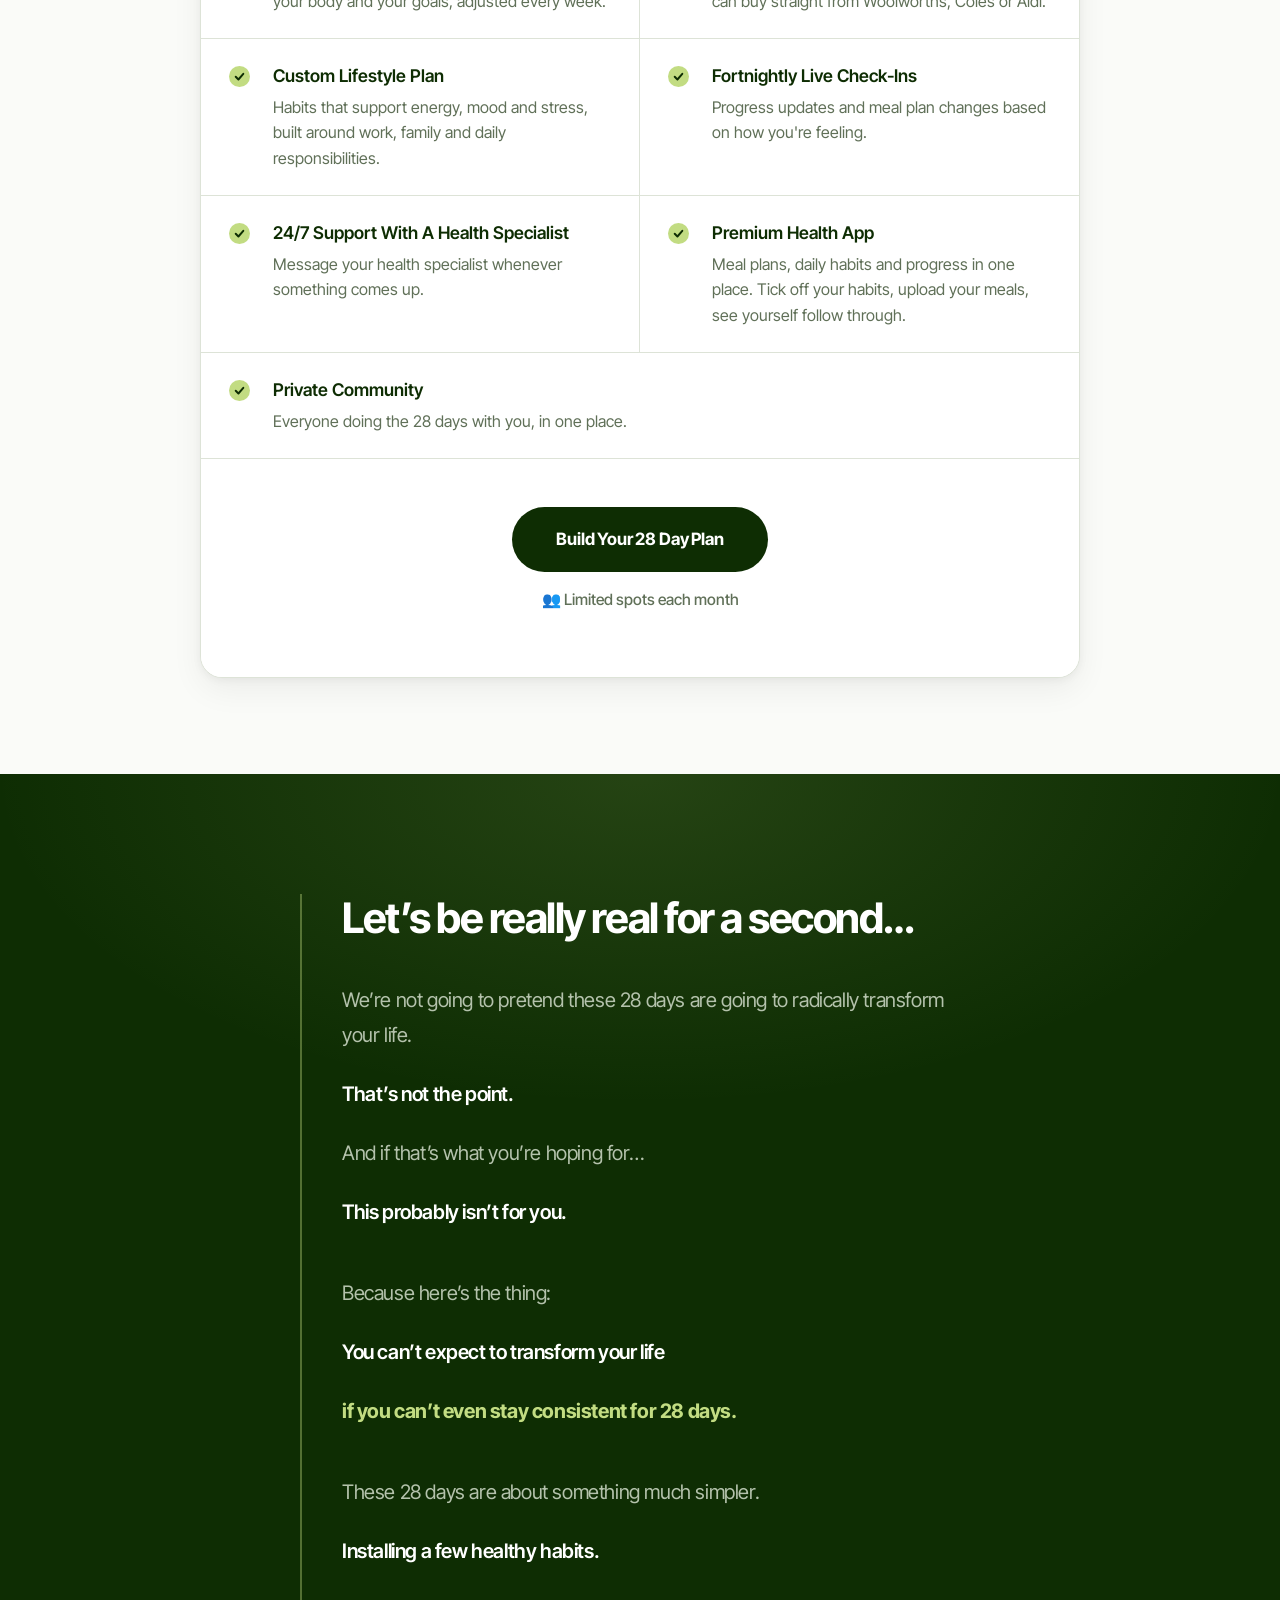
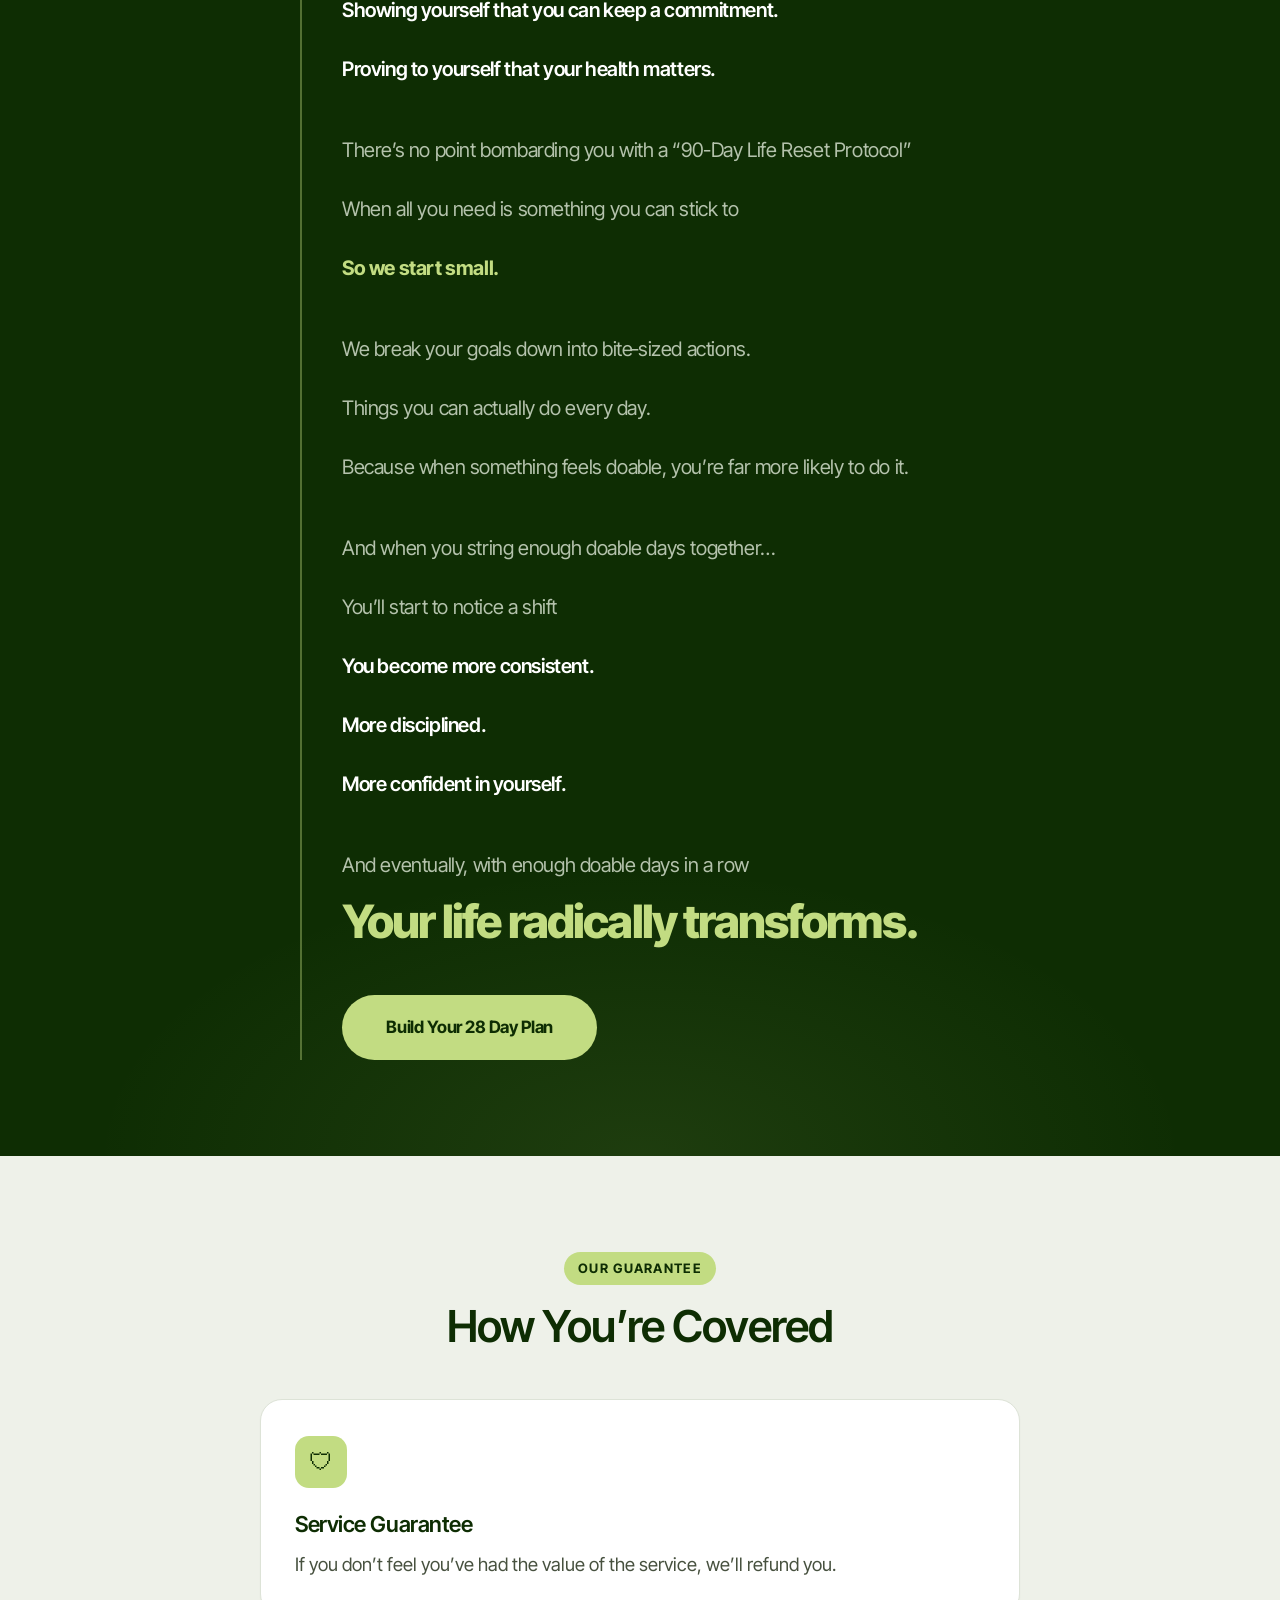
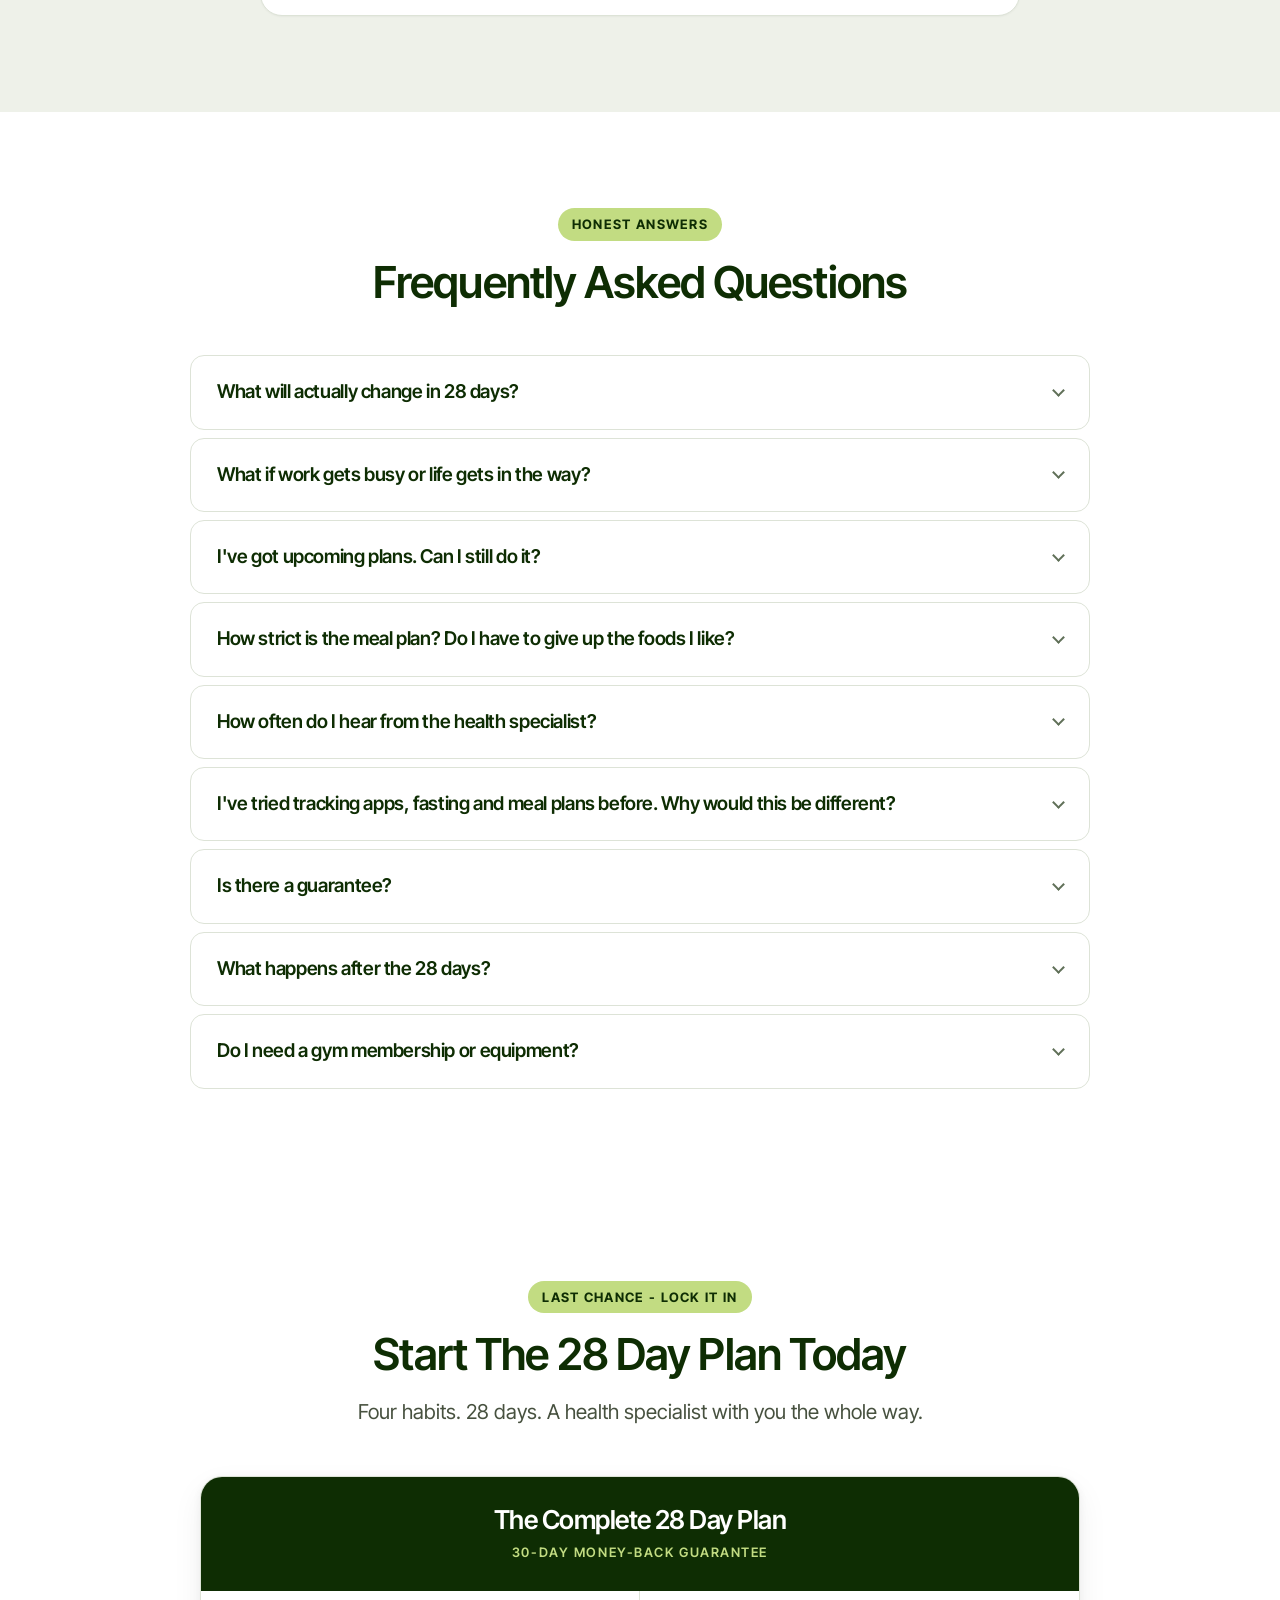
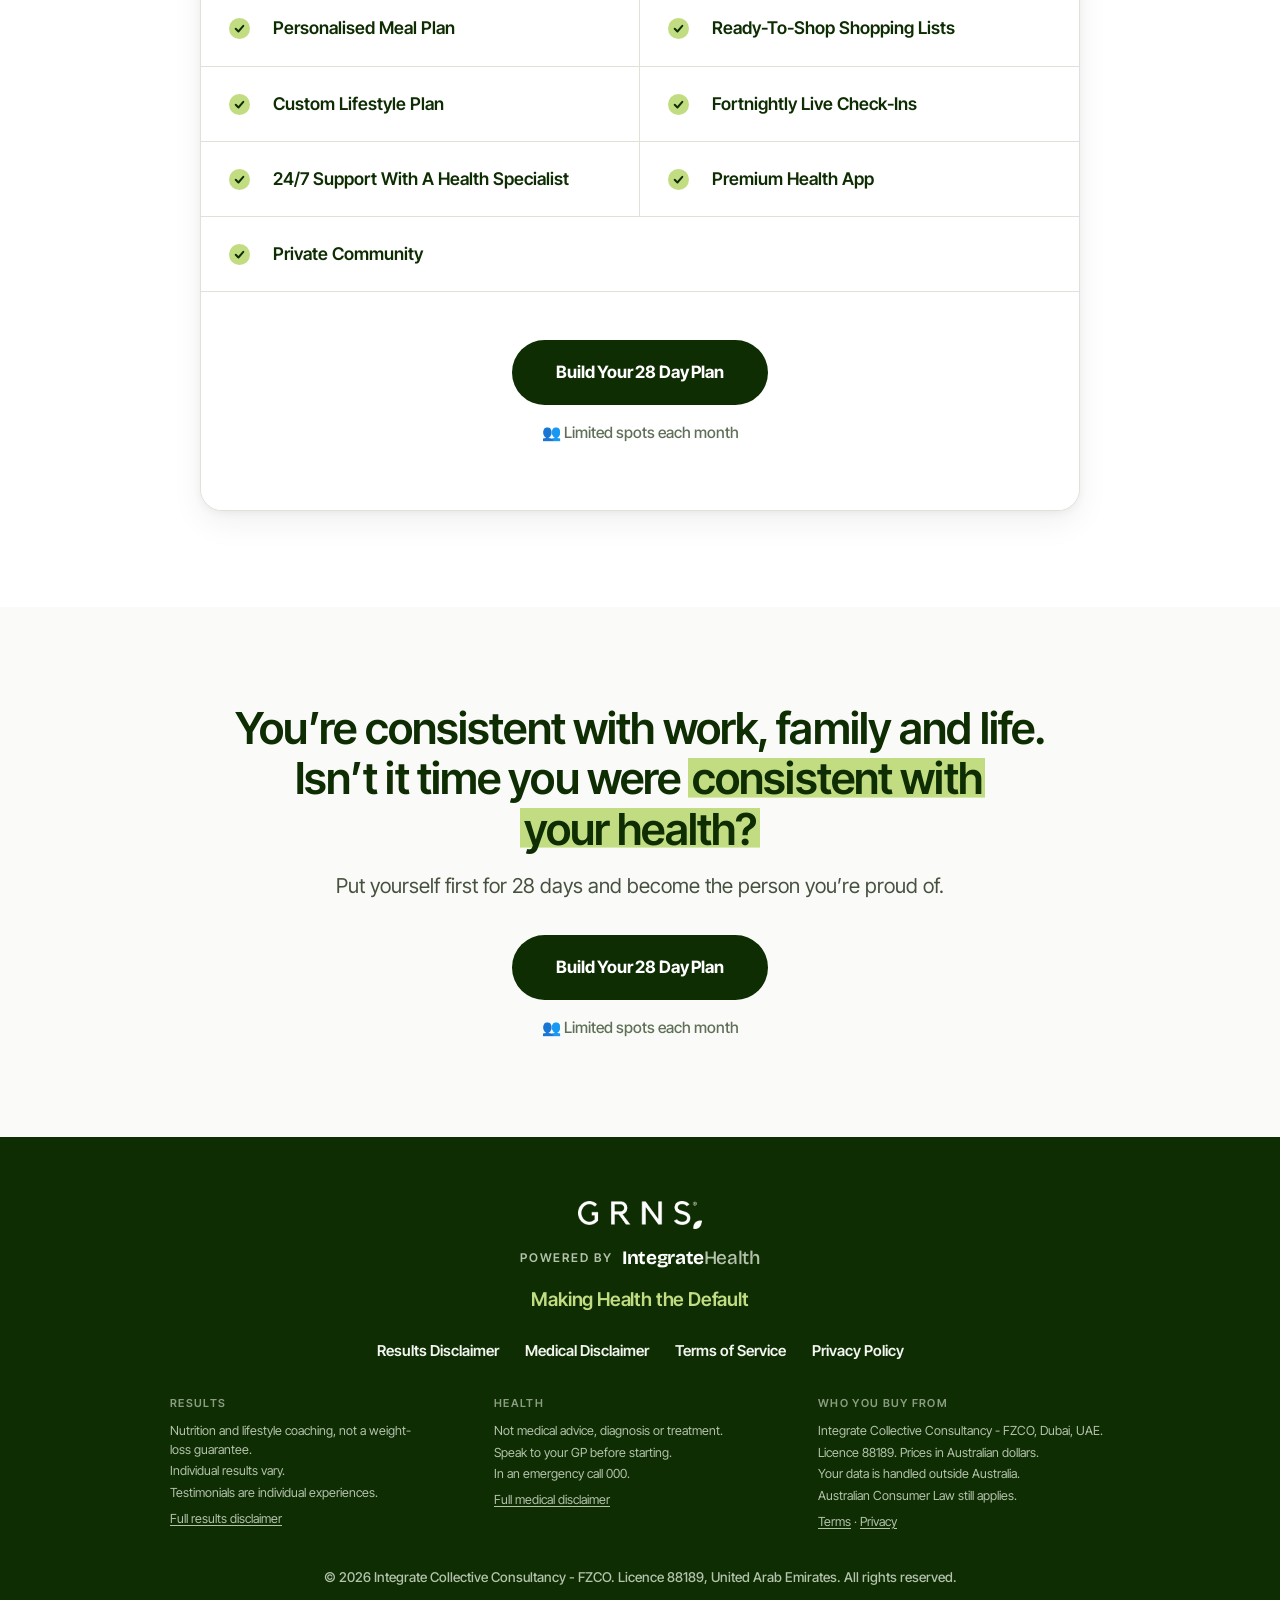
==== commit 5fe117a0: "Lift the sales letter and shorten the wait for the booking form Sales letter: a big opener, quiet bo" ====
--- a/index.html
+++ b/index.html
@@ -1018,6 +1018,41 @@
 .ih-mark{font-family:'Bricolage Grotesque',var(--font-sans);font-weight:700;font-size:19px;
   letter-spacing:-.02em;text-transform:none;color:var(--paper)}
 .ih-mark span{font-weight:500;color:var(--on-dark-soft)}
+
+/* ============================================================
+   SALES LETTER — read as a letter: a big opener, quiet body lines,
+   the key lines lifted in white and GRNS green, beats separated by
+   space, and the last line landing as the headline
+   ============================================================ */
+.callout--letter{position:relative;overflow:hidden;
+  background:radial-gradient(900px 460px at 50% 0%,rgba(194,220,130,.13),transparent 72%),
+             radial-gradient(760px 400px at 50% 100%,rgba(194,220,130,.09),transparent 72%),var(--ink)}
+.callout--letter .letter{max-width:680px;border-left:2px solid rgba(194,220,130,.38);padding-left:40px}
+.letter p{color:var(--on-dark-soft);margin-bottom:14px}
+.letter p.em{color:var(--paper);font-weight:600}
+.letter p.pop{color:var(--accent);font-weight:700}
+.letter p.beat{margin-top:46px}
+.letter p.lt-open{font-size:42px;font-weight:700;line-height:1.12;letter-spacing:-.035em;
+  color:var(--paper);margin-bottom:42px}
+.letter p.lt-end{font-size:46px;font-weight:800;line-height:1.08;letter-spacing:-.04em;
+  color:var(--accent);margin-top:10px}
+@media (max-width:640px){
+  .callout--letter .letter{padding-left:20px}
+  .letter p{margin-bottom:10px}
+  .letter p.beat{margin-top:34px}
+  .letter p.lt-open{font-size:30px;margin-bottom:30px}
+  .letter p.lt-end{font-size:34px}
+}
+
+/* Booking form: a spinner sits behind the form while it loads, and the
+   form paints over it once ROASForm has drawn the first question */
+.fm-body{position:relative}
+.fm-load{position:absolute;inset:0;display:flex;flex-direction:column;align-items:center;
+  justify-content:center;gap:14px;font-size:15px;font-weight:600;color:var(--ink-faint);pointer-events:none}
+.fm-spin{width:34px;height:34px;border-radius:50%;border:3px solid var(--mist);
+  border-top-color:var(--ink);animation:fmSpin .8s linear infinite}
+@keyframes fmSpin{to{transform:rotate(360deg)}}
+#roasform-345f3b-4bfb2b-db9538{position:relative;z-index:1}
 </style>
 </head>
 <body>
@@ -1192,33 +1227,33 @@
 </section>
 
 <!-- ============ 11. SALES LETTER ============ -->
-<section class="callout">
+<section class="callout callout--letter">
   <div class="letter">
-    <p>Let&rsquo;s be really real for a&nbsp;second&hellip;</p>
+    <p class="lt-open">Let&rsquo;s be really real for a&nbsp;second&hellip;</p>
     <p>We&rsquo;re not going to pretend these 28 days are going to radically transform your life.</p>
-    <p>That&rsquo;s not the point.</p>
+    <p class="em">That&rsquo;s not the point.</p>
     <p>And if that&rsquo;s what you&rsquo;re hoping for&hellip;</p>
-    <p>This probably isn&rsquo;t for you.</p>
-    <p>Because here&rsquo;s the thing:</p>
-    <p>You can&rsquo;t expect to transform your life</p>
-    <p>if you can&rsquo;t even stay consistent for 28 days.</p>
-    <p>These 28 days are about something much simpler.</p>
-    <p>Installing a&nbsp;few healthy habits.</p>
-    <p>Showing yourself that you can keep a&nbsp;commitment.</p>
-    <p>Proving to yourself that your health matters.</p>
-    <p>There&rsquo;s no point bombarding you with a &ldquo;90-Day Life Reset Protocol&rdquo;</p>
+    <p class="em">This probably isn&rsquo;t for you.</p>
+    <p class="beat">Because here&rsquo;s the thing:</p>
+    <p class="em">You can&rsquo;t expect to transform your life</p>
+    <p class="pop">if you can&rsquo;t even stay consistent for 28 days.</p>
+    <p class="beat">These 28 days are about something much simpler.</p>
+    <p class="em">Installing a&nbsp;few healthy habits.</p>
+    <p class="em">Showing yourself that you can keep a&nbsp;commitment.</p>
+    <p class="em">Proving to yourself that your health matters.</p>
+    <p class="beat">There&rsquo;s no point bombarding you with a &ldquo;90-Day Life Reset Protocol&rdquo;</p>
     <p>When all you need is something you can stick to</p>
-    <p>So we start small.</p>
-    <p>We break your goals down into bite&#8209;sized actions.</p>
+    <p class="pop">So we start small.</p>
+    <p class="beat">We break your goals down into bite&#8209;sized actions.</p>
     <p>Things you can actually do every day.</p>
     <p>Because when something feels doable, you&rsquo;re far more likely to do it.</p>
-    <p>And when you string enough doable days together&hellip;</p>
+    <p class="beat">And when you string enough doable days together&hellip;</p>
     <p>You&rsquo;ll start to notice a&nbsp;shift</p>
-    <p>You become more consistent.</p>
-    <p>More disciplined.</p>
-    <p>More confident in yourself.</p>
-    <p>And eventually, with enough doable days in a&nbsp;row</p>
-    <p>Your life radically transforms.</p>
+    <p class="em">You become more consistent.</p>
+    <p class="em">More disciplined.</p>
+    <p class="em">More confident in yourself.</p>
+    <p class="beat">And eventually, with enough doable days in a&nbsp;row</p>
+    <p class="lt-end">Your life radically transforms.</p>
     <a class="cta" data-open-form href="#offer">Build Your 28 Day Plan</a>
   </div>
 </section>
@@ -1425,6 +1460,7 @@
       <button class="fm-x" type="button" data-close-form aria-label="Close">&times;</button>
     </div>
     <div class="fm-body">
+      <div class="fm-load" aria-hidden="true"><span class="fm-spin"></span>Loading&hellip;</div>
       <div id="roasform-345f3b-4bfb2b-db9538" style="width:100%;height:600px"></div>
     </div>
   </div>
@@ -1436,6 +1472,25 @@
   var modal = document.getElementById('form-modal');
   if (!modal) return;
   var mounted = false, lastFocused = null;
+
+  /* The form is a chain: embed script, then the form page, then its app,
+     then its questions. Two things shorten the wait after a click:
+     - the embed script is fetched once the page has loaded. On its own it
+       only defines the API: nothing renders and nothing is reported.
+     - mounting starts on pointerdown, a beat before the click lands.
+     The form itself is still only mounted for someone pressing a button,
+     because it reports its first question as "seen" the moment it loads. */
+  function loadEmbed(){
+    var w = window, d = document;
+    w.ROASForm = w.ROASForm || {q:[]};
+    if (w.ROASForm._l) return;
+    w.ROASForm._l = 1;
+    var s = d.createElement('script');
+    s.src = 'https://my.roasform.com/roasform-embed.js'; s.async = true; d.head.appendChild(s);
+  }
+  var idle = window.requestIdleCallback || function(f){ return setTimeout(f, 1); };
+  if (document.readyState === 'complete') idle(loadEmbed);
+  else window.addEventListener('load', function(){ idle(loadEmbed); });
 
   function mount(){
     if (mounted) return;
@@ -1469,6 +1524,7 @@
   }
 
   [].forEach.call(document.querySelectorAll('[data-open-form]'), function(a){
+    a.addEventListener('pointerdown', function(e){ if (e.button === 0) mount(); });
     a.addEventListener('click', open);
   });
   [].forEach.call(modal.querySelectorAll('[data-close-form]'), function(el){
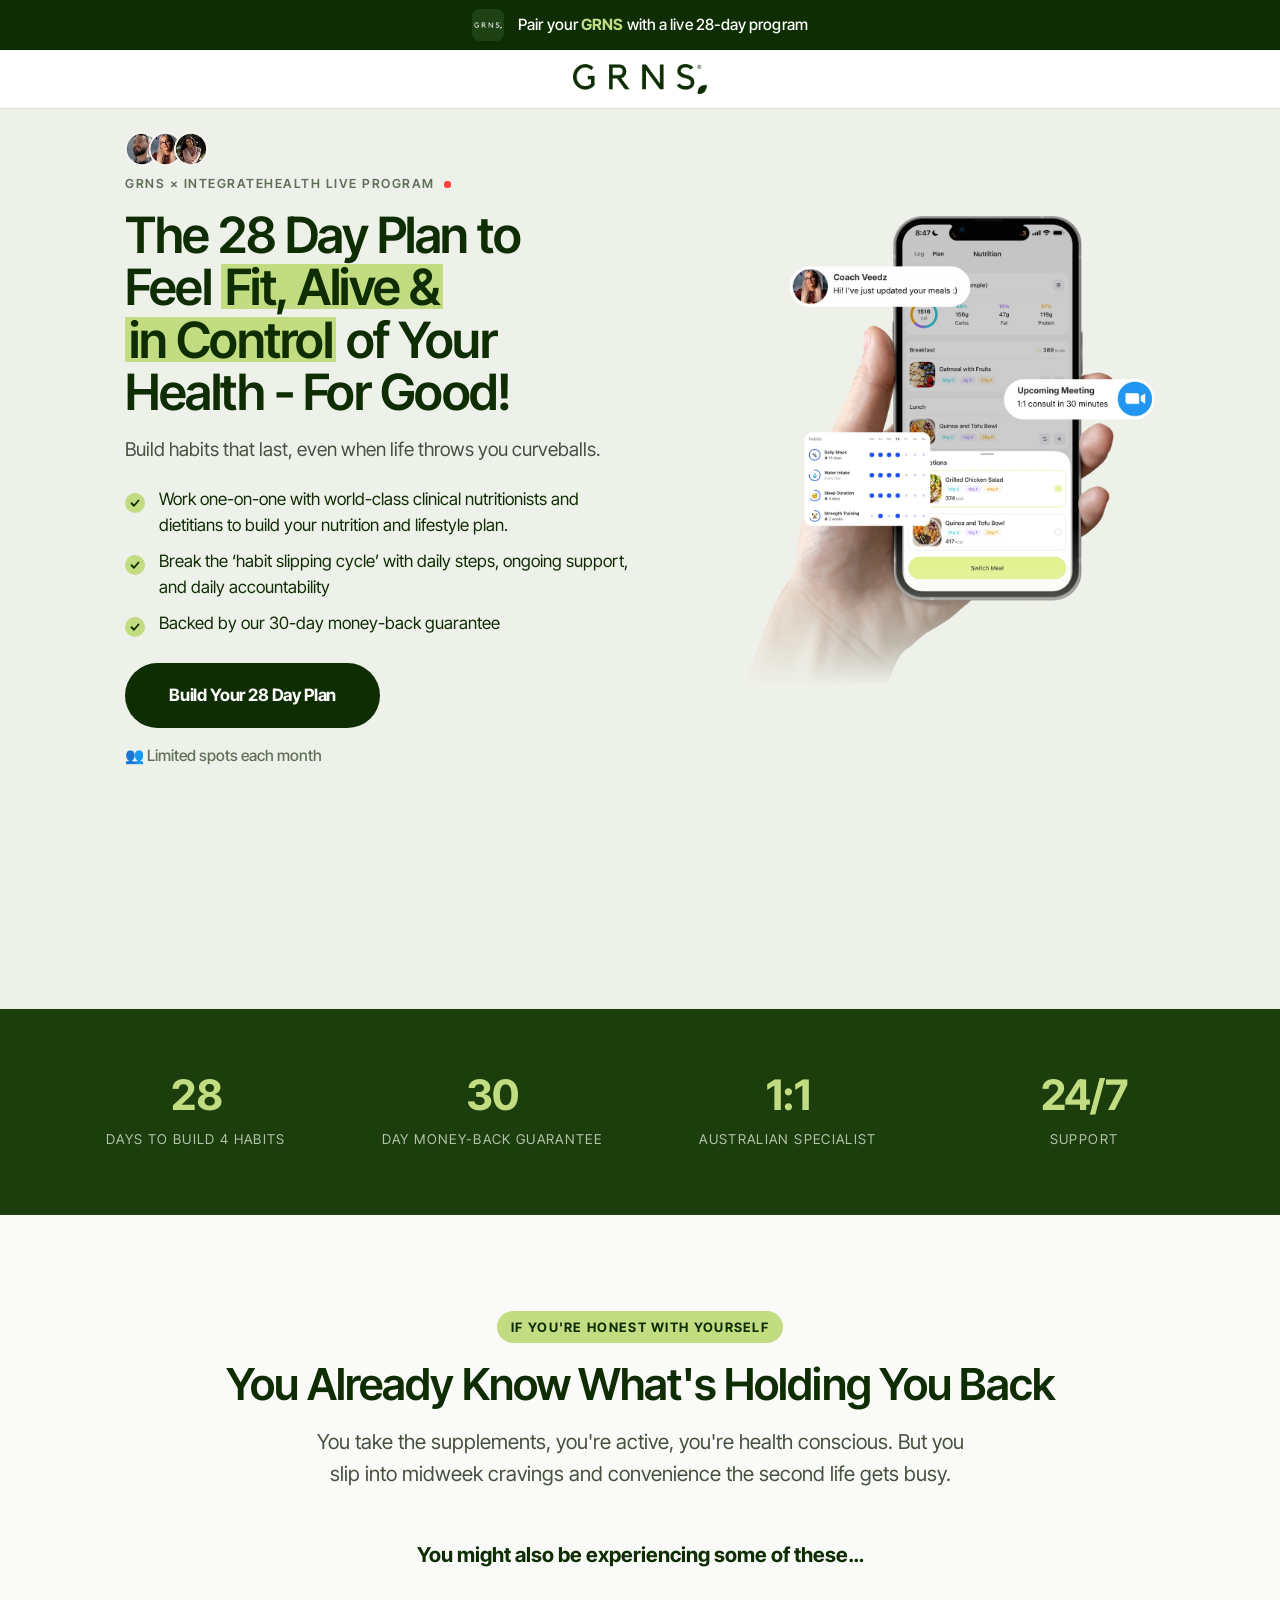
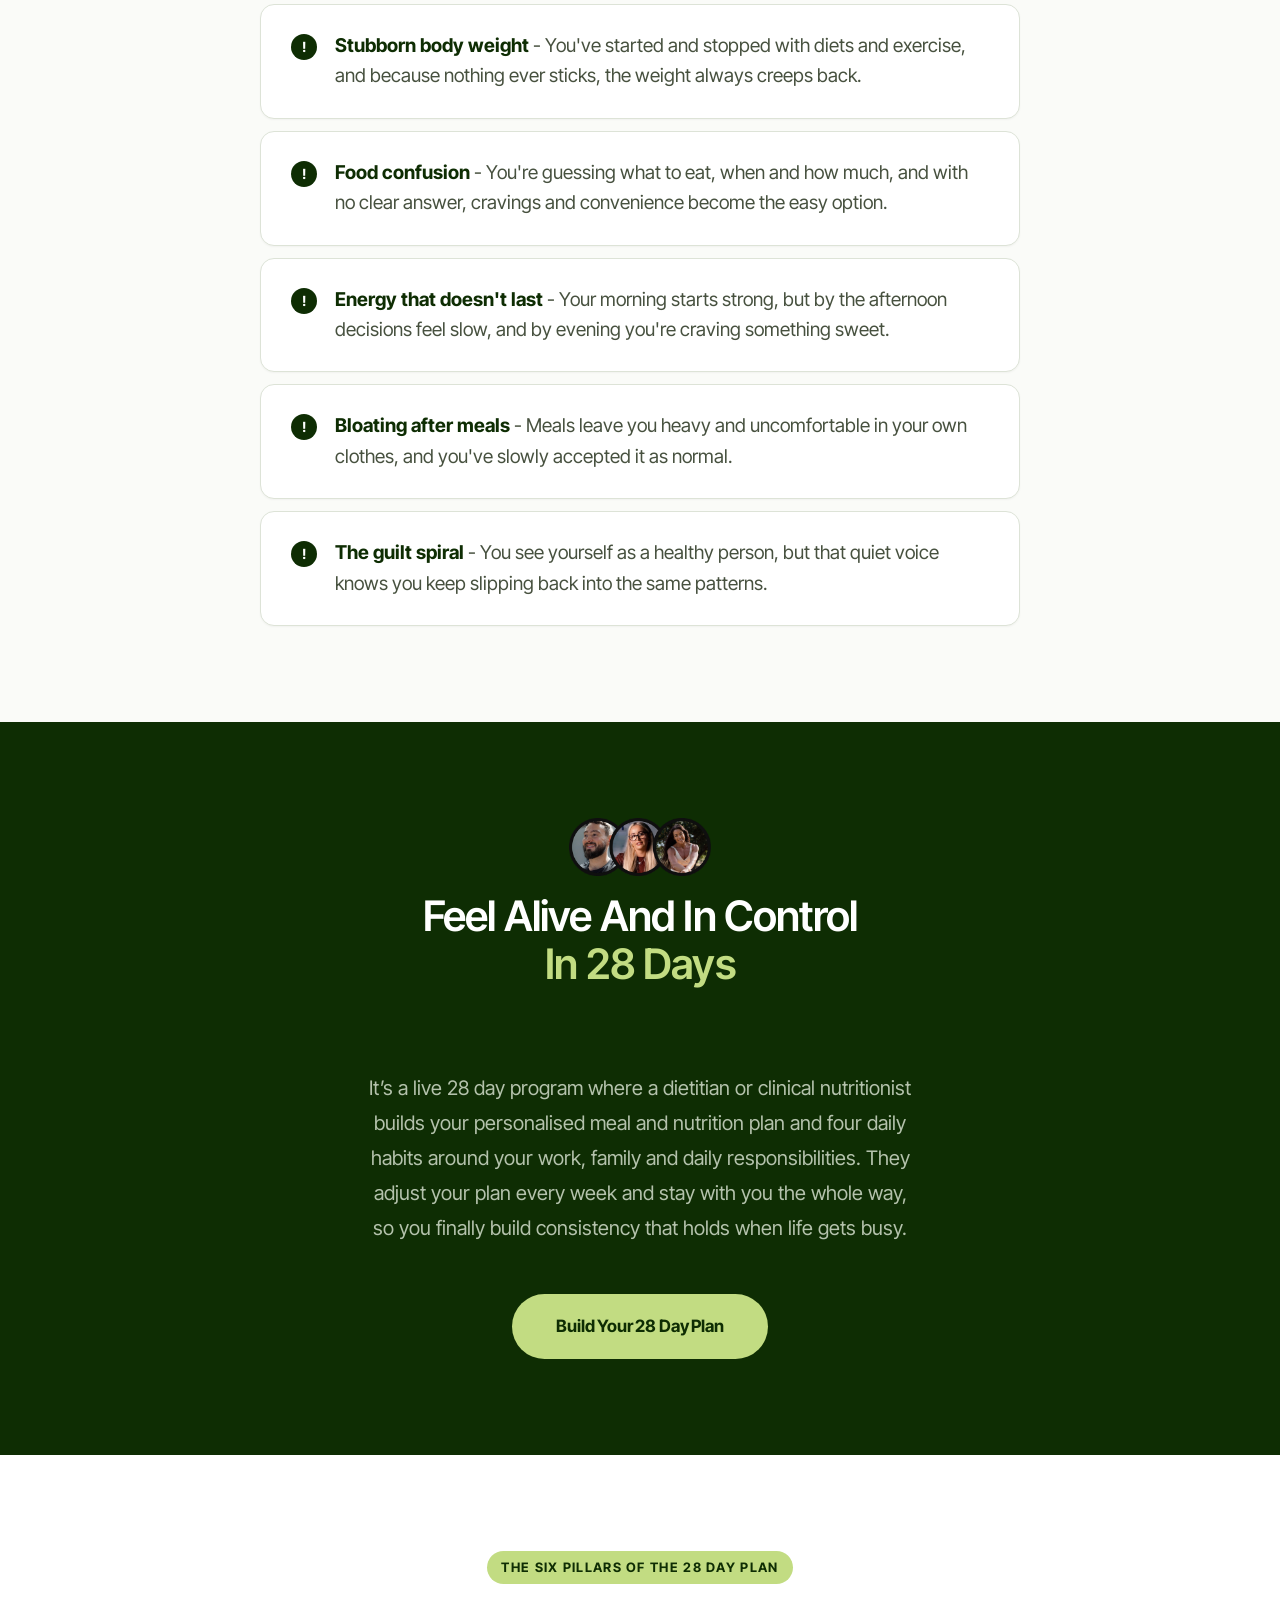
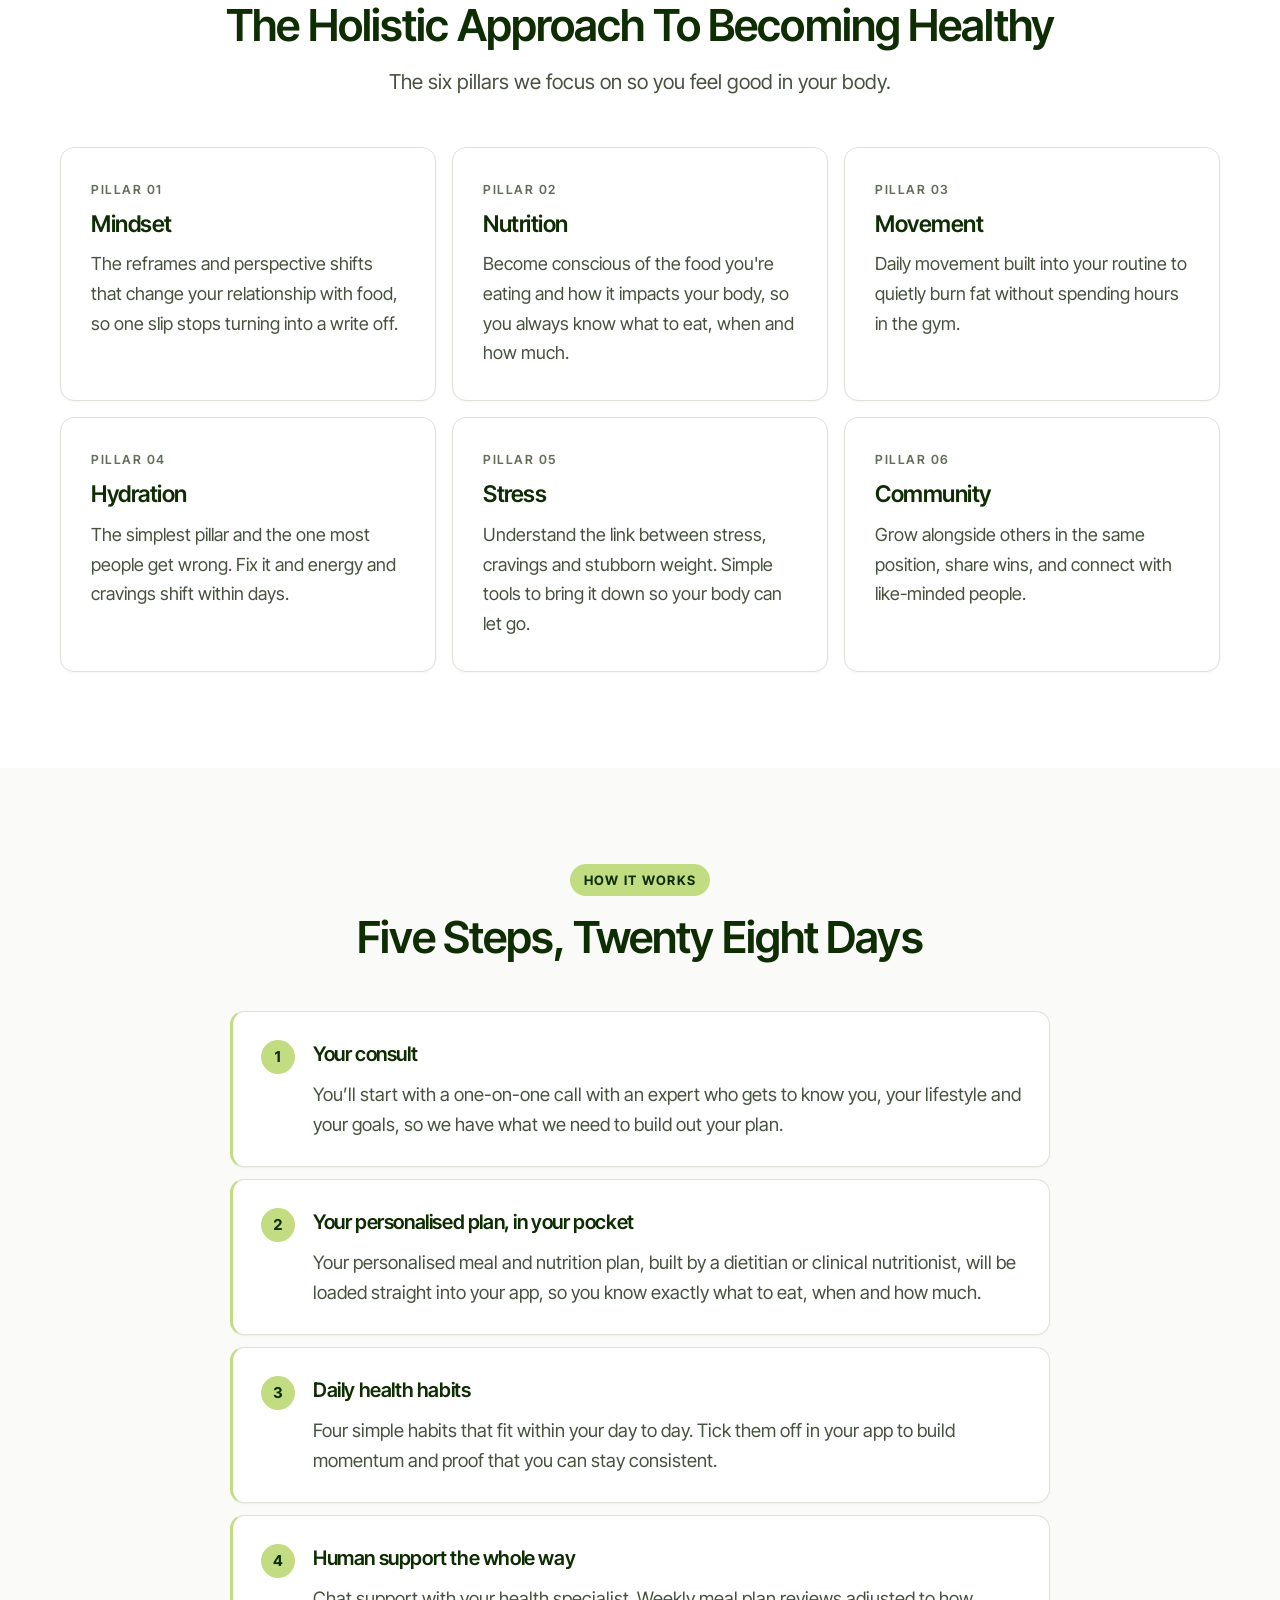
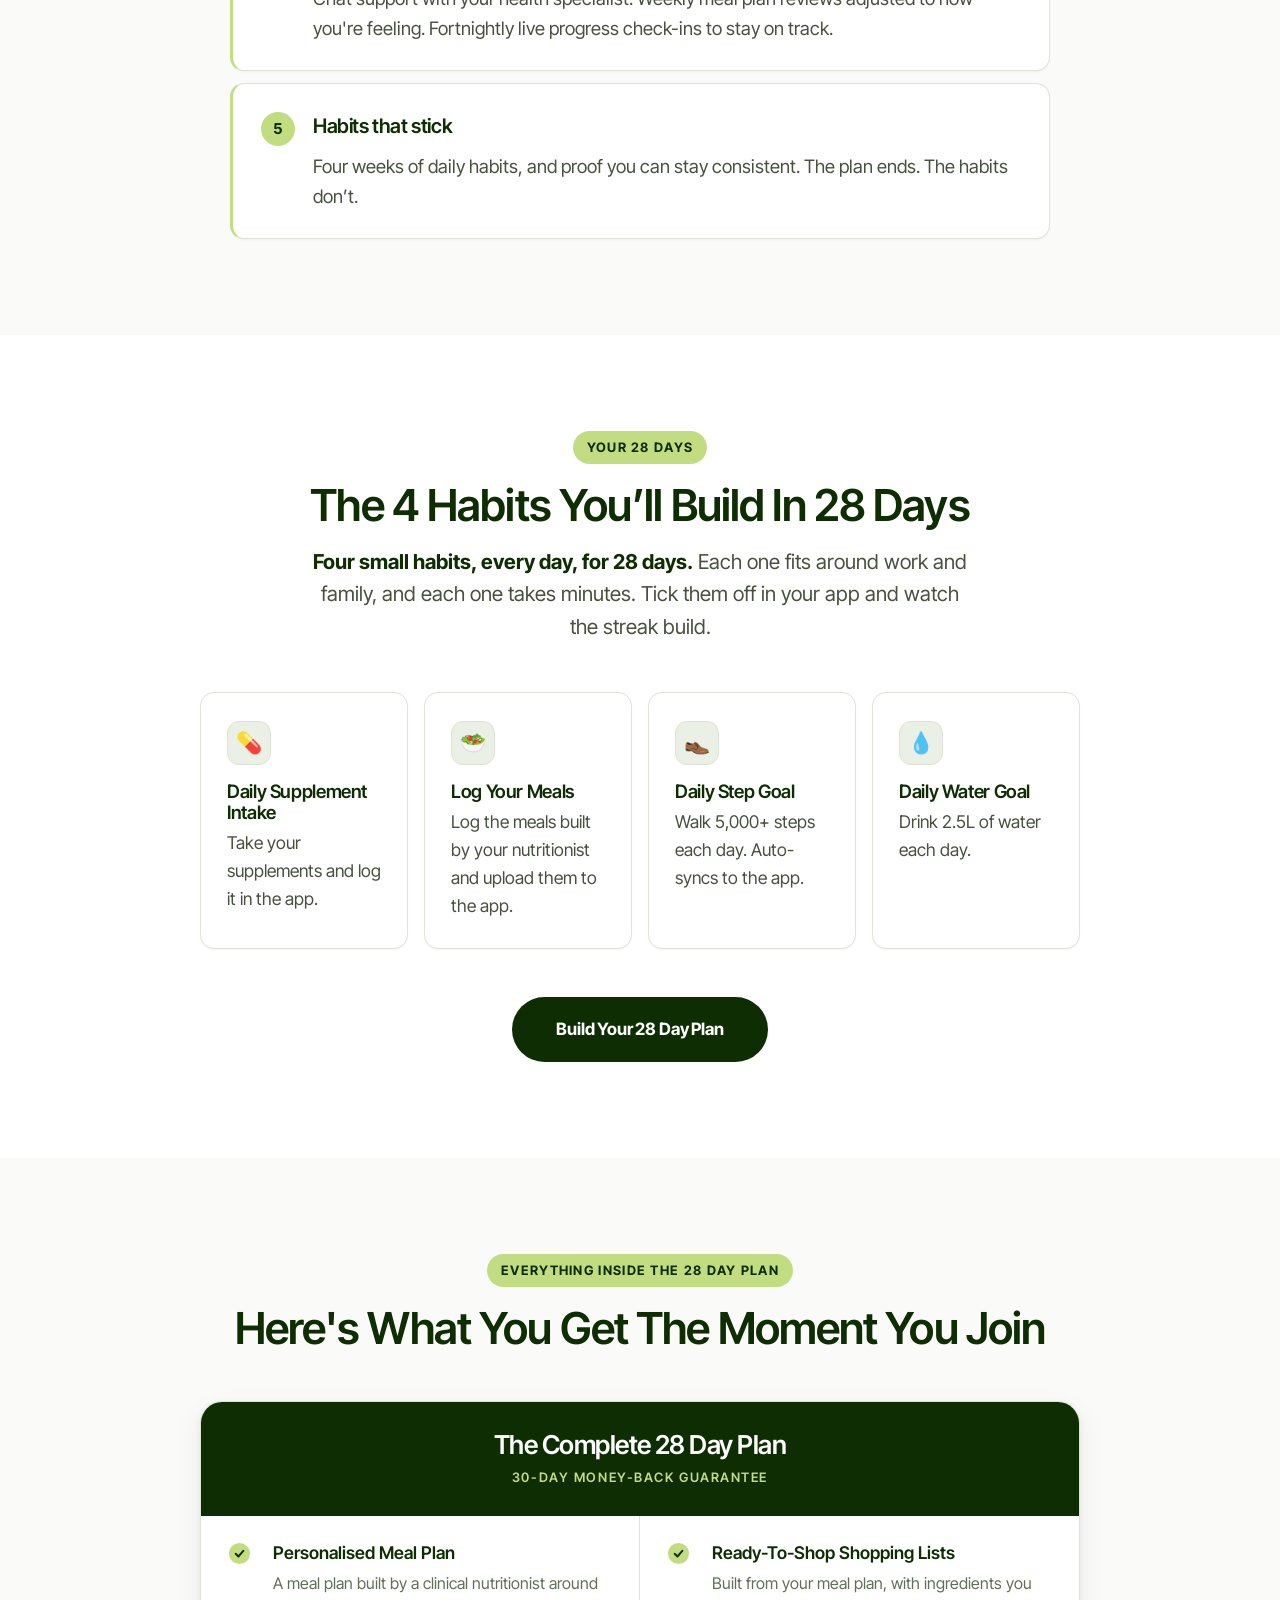
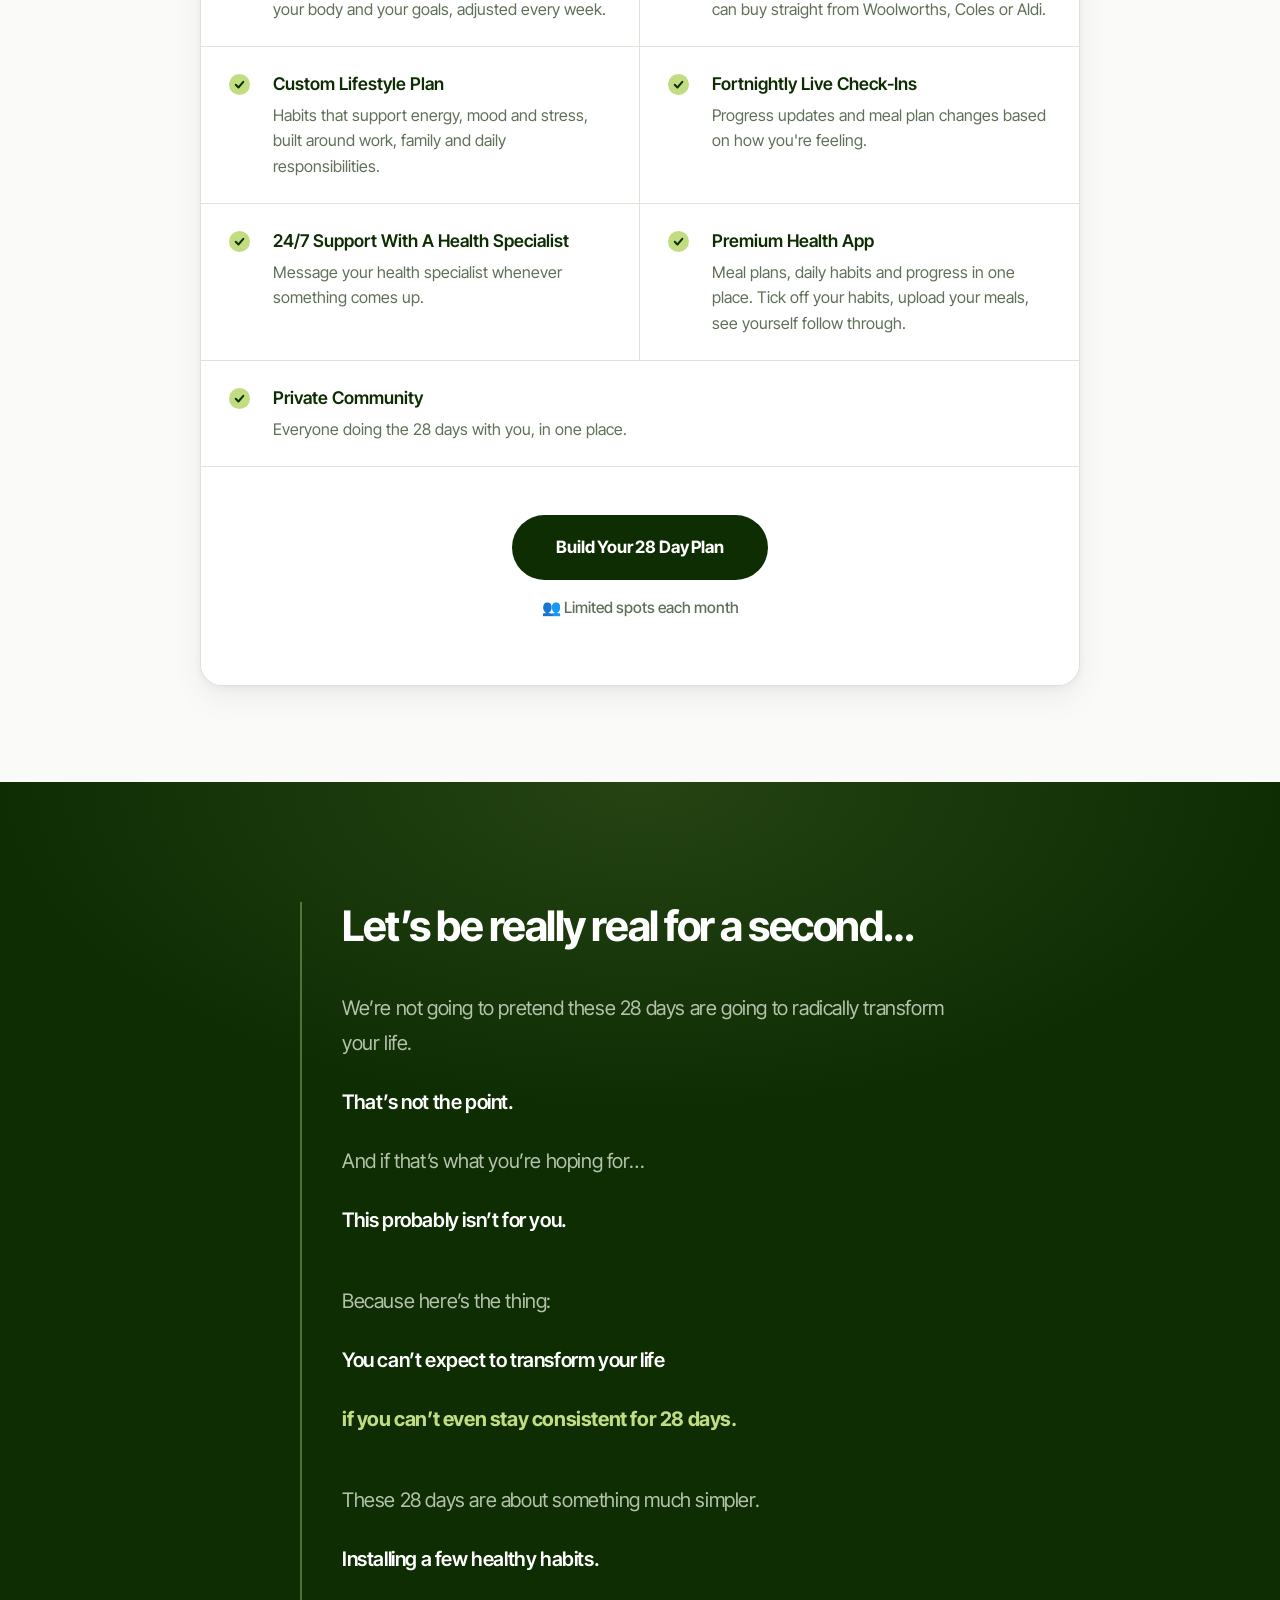
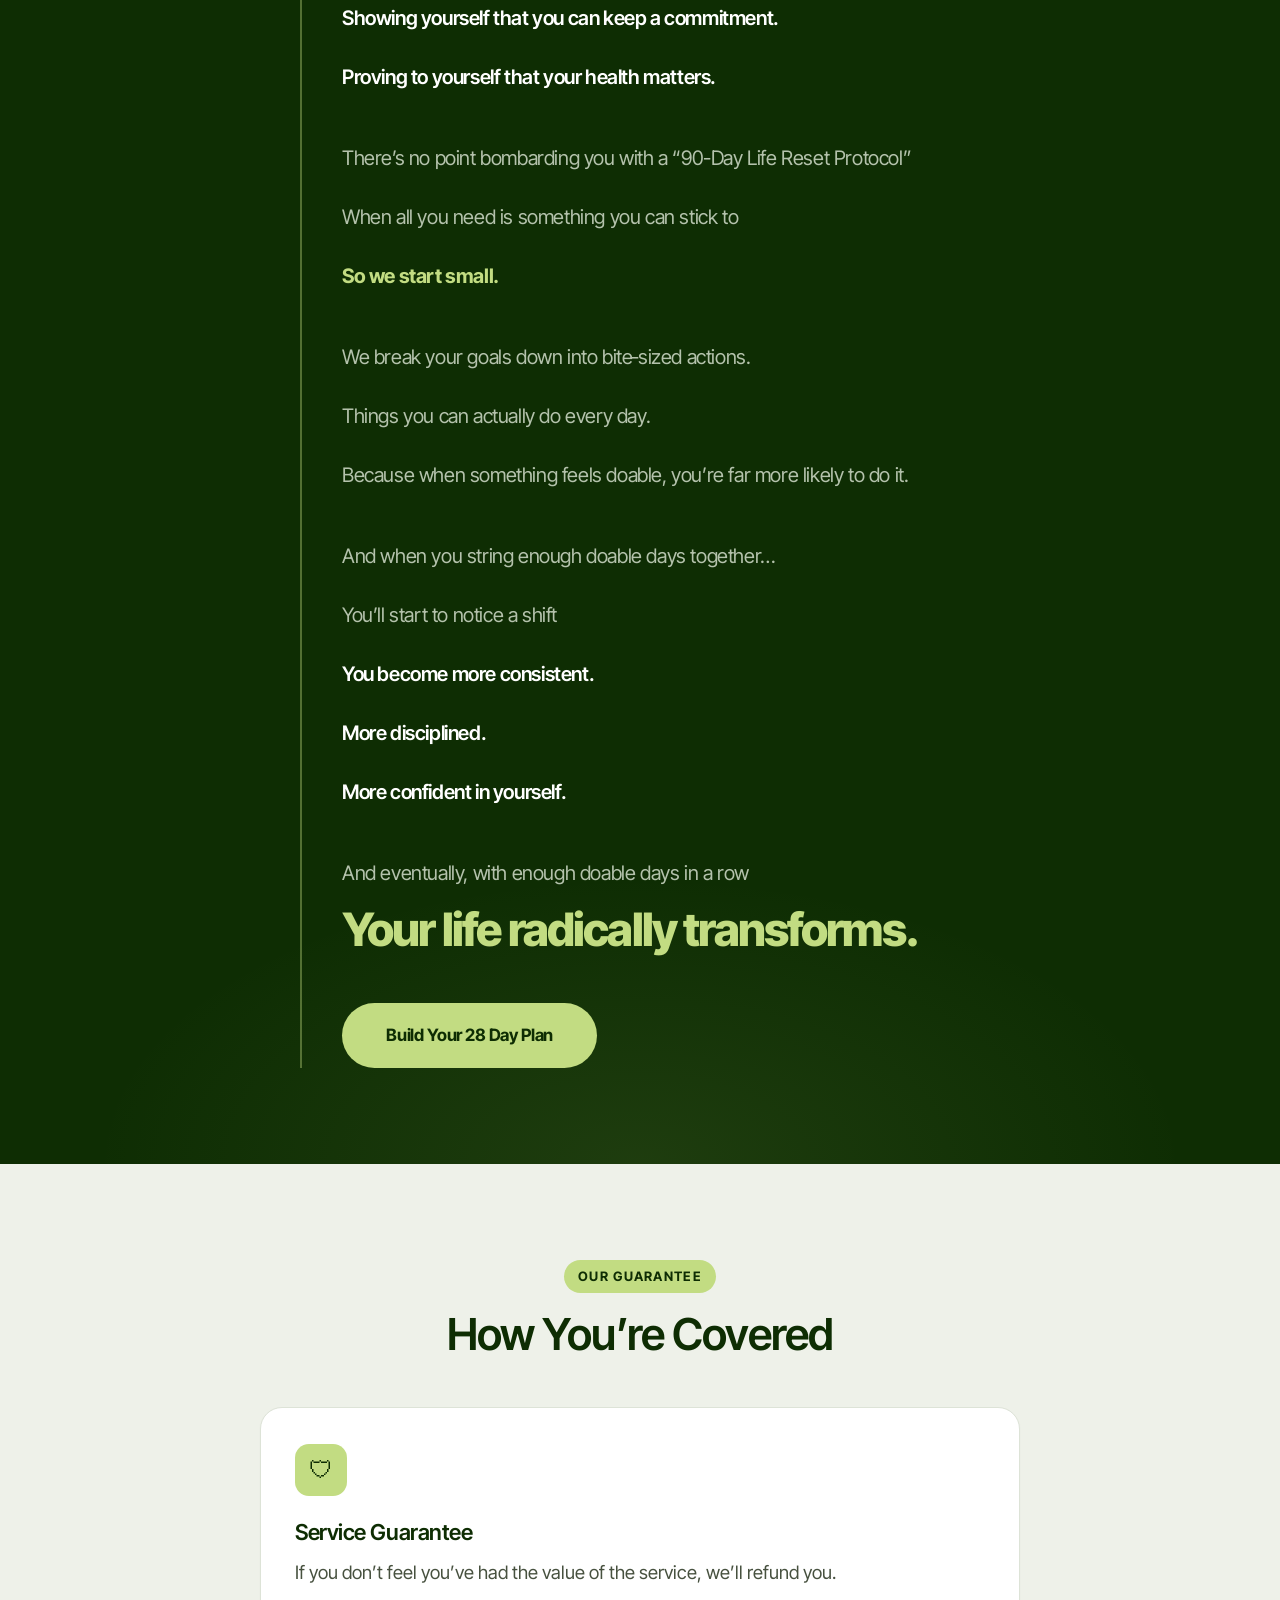
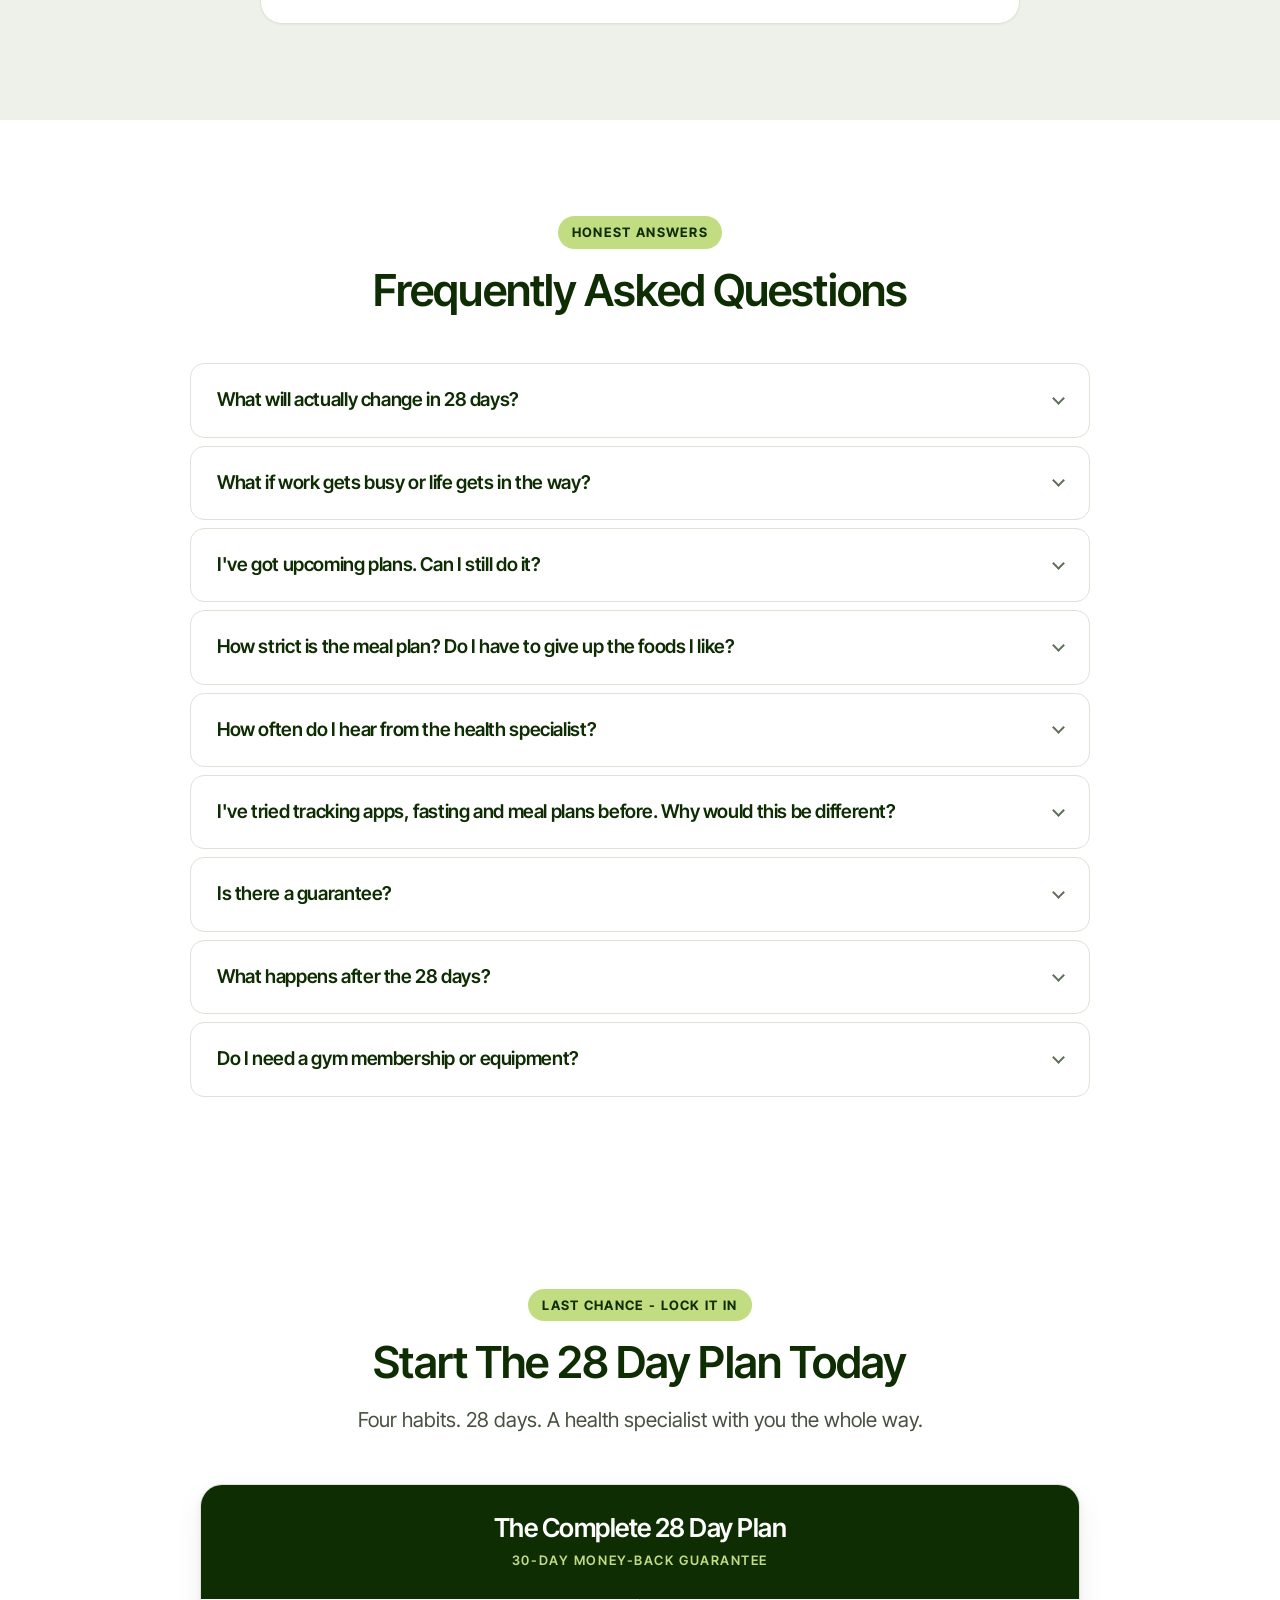
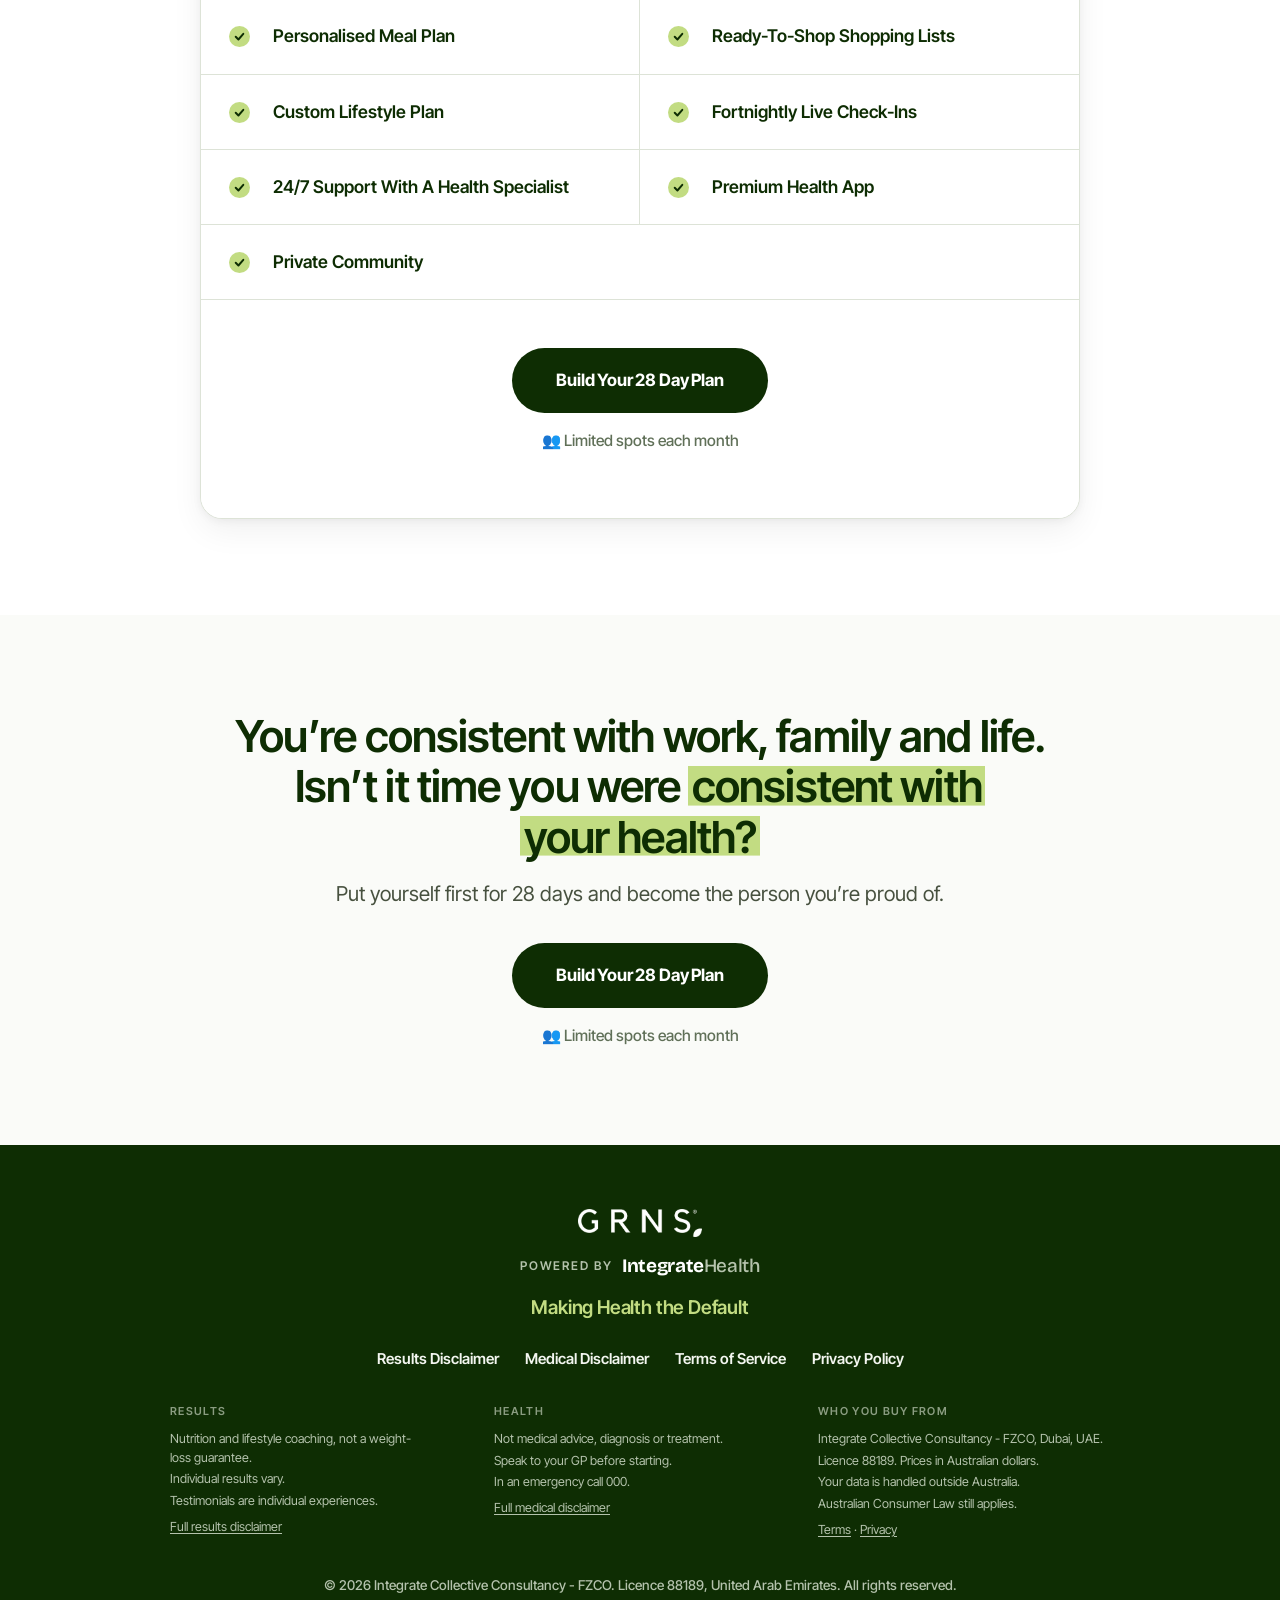
==== commit 04ec03ef: "Bigger GRNS logo in the top bar 30px on desktop, 26px on phones, about the height the IntegrateHealt" ====
--- a/index.html
+++ b/index.html
@@ -1009,7 +1009,8 @@
 .cta:hover{background:#0A2202}
 .callout .cta{background:var(--accent);color:var(--accent-ink)}
 .callout .cta:hover{background:var(--accent-2)}
-.logobar .logo{display:block;height:22px;width:auto;margin:0 auto}
+.logobar .logo{display:block;height:30px;width:auto;margin:0 auto}
+@media (max-width:640px){.logobar .logo{height:26px}}
 .foot .logo{display:block;height:28px;width:auto;margin:0 auto}
 
 /* Footer credit: "Powered by" plus the IntegrateHealth wordmark in its own font */
@@ -1066,7 +1067,7 @@
 
 <!-- ============ 2. LOGO BAR ============ -->
 <div class="logobar">
-  <img class="logo" src="[data-uri]" alt="GRNS" width="98" height="22">
+  <img class="logo" src="[data-uri]" alt="GRNS" width="133" height="30">
 </div>
 
 <!-- ============ 3. HERO — split, with credibility strip above the fold ============ -->
